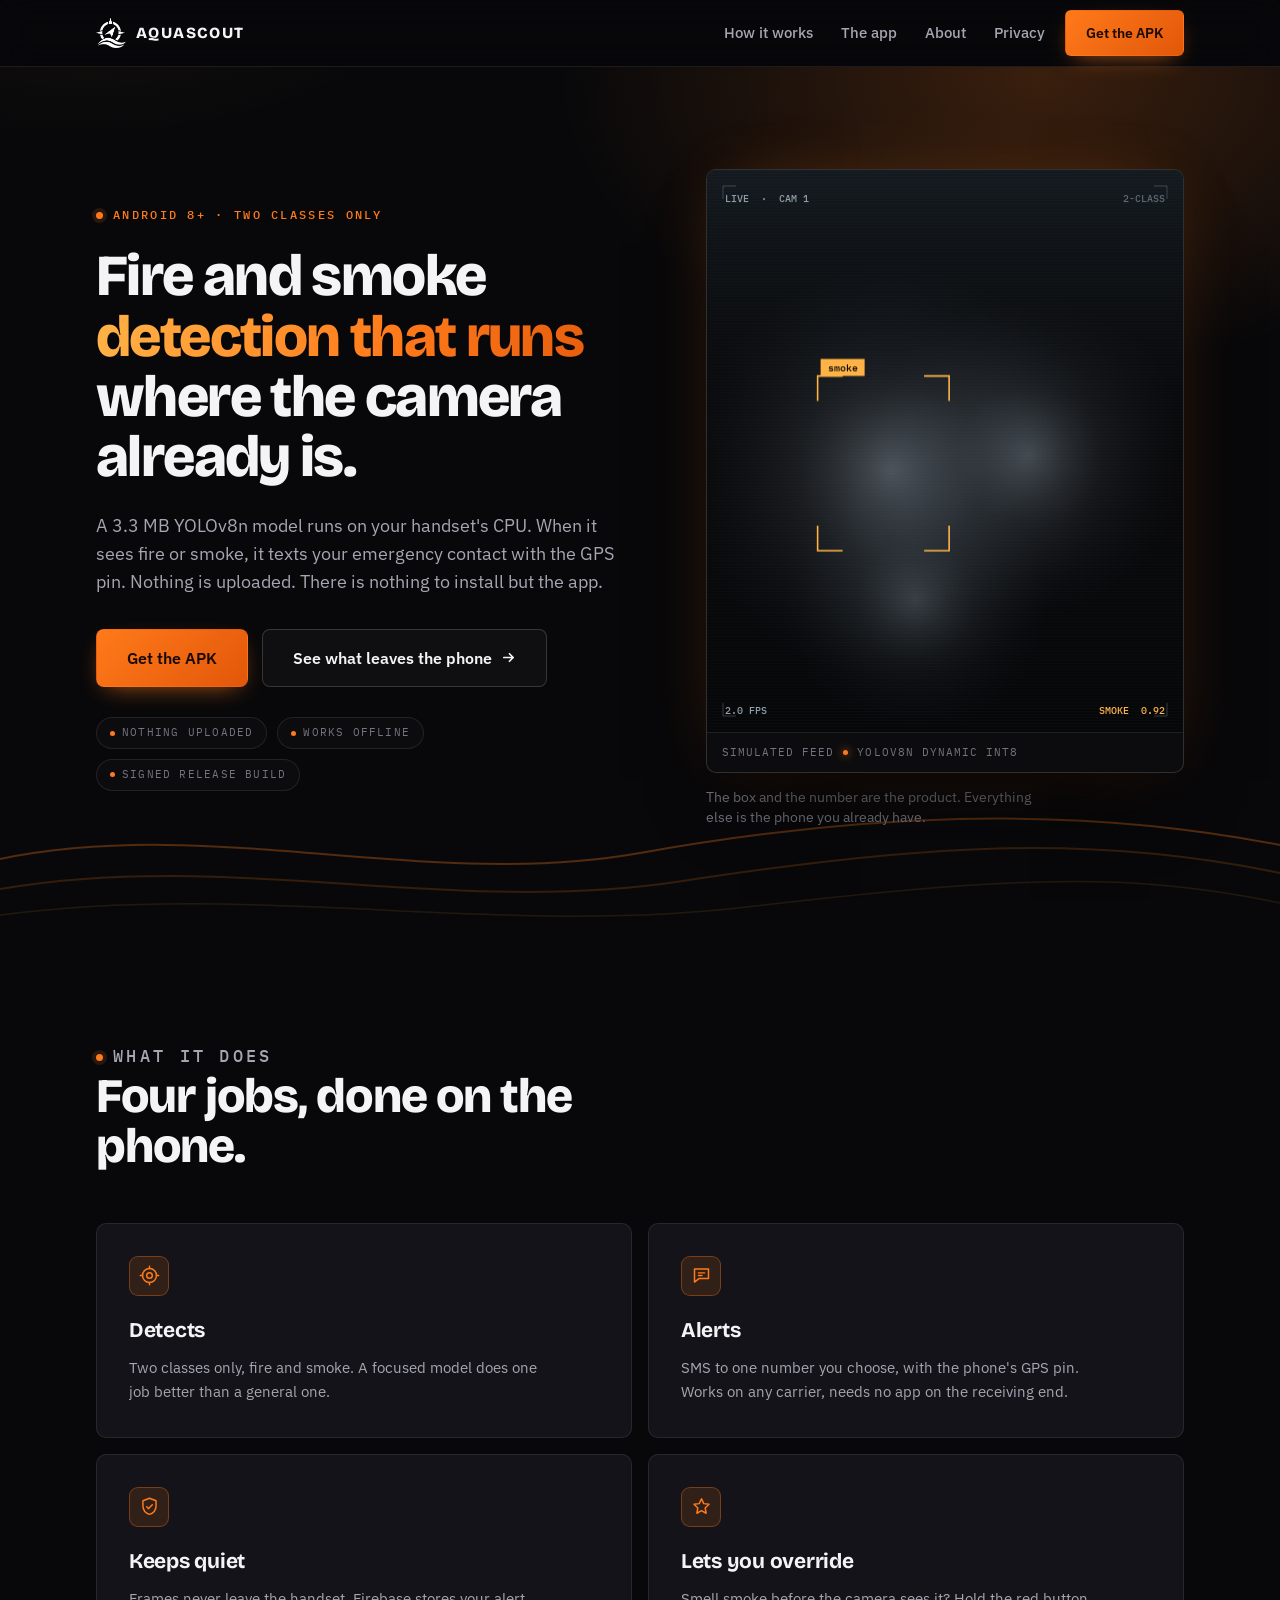
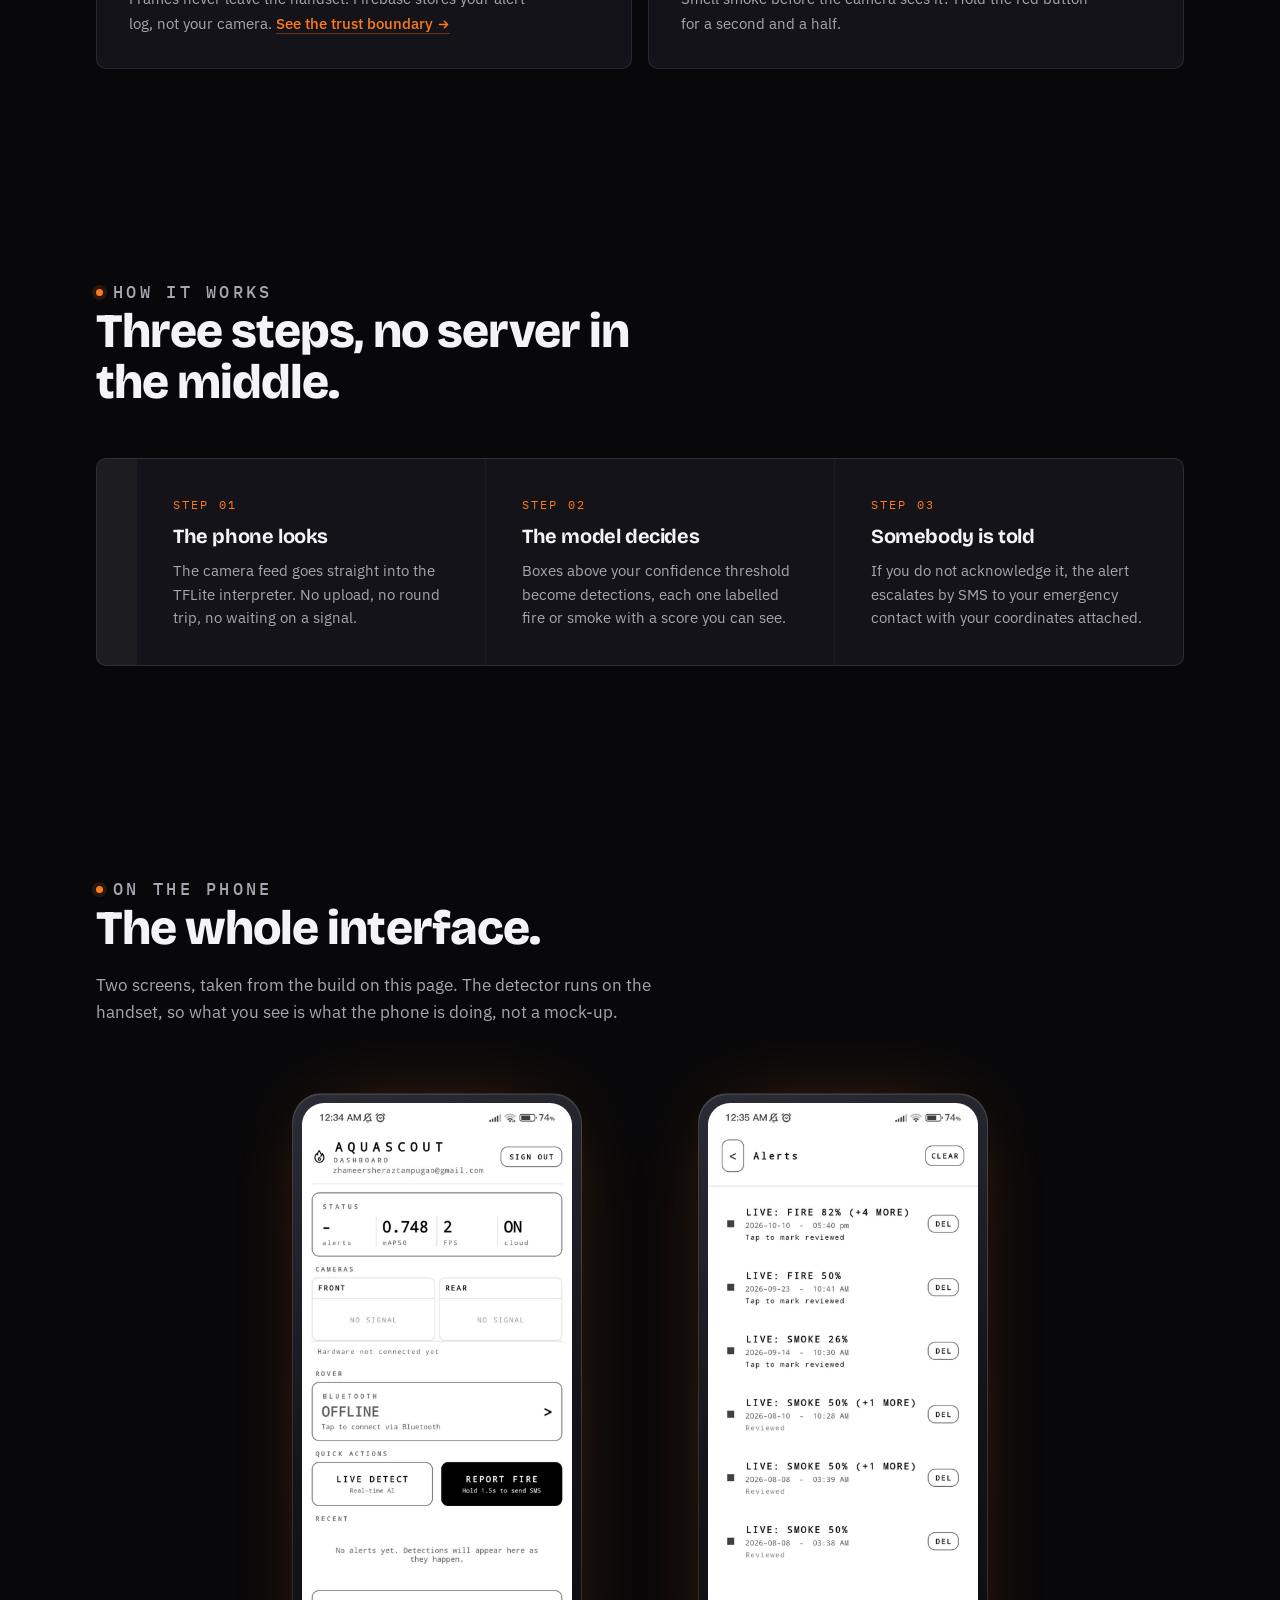
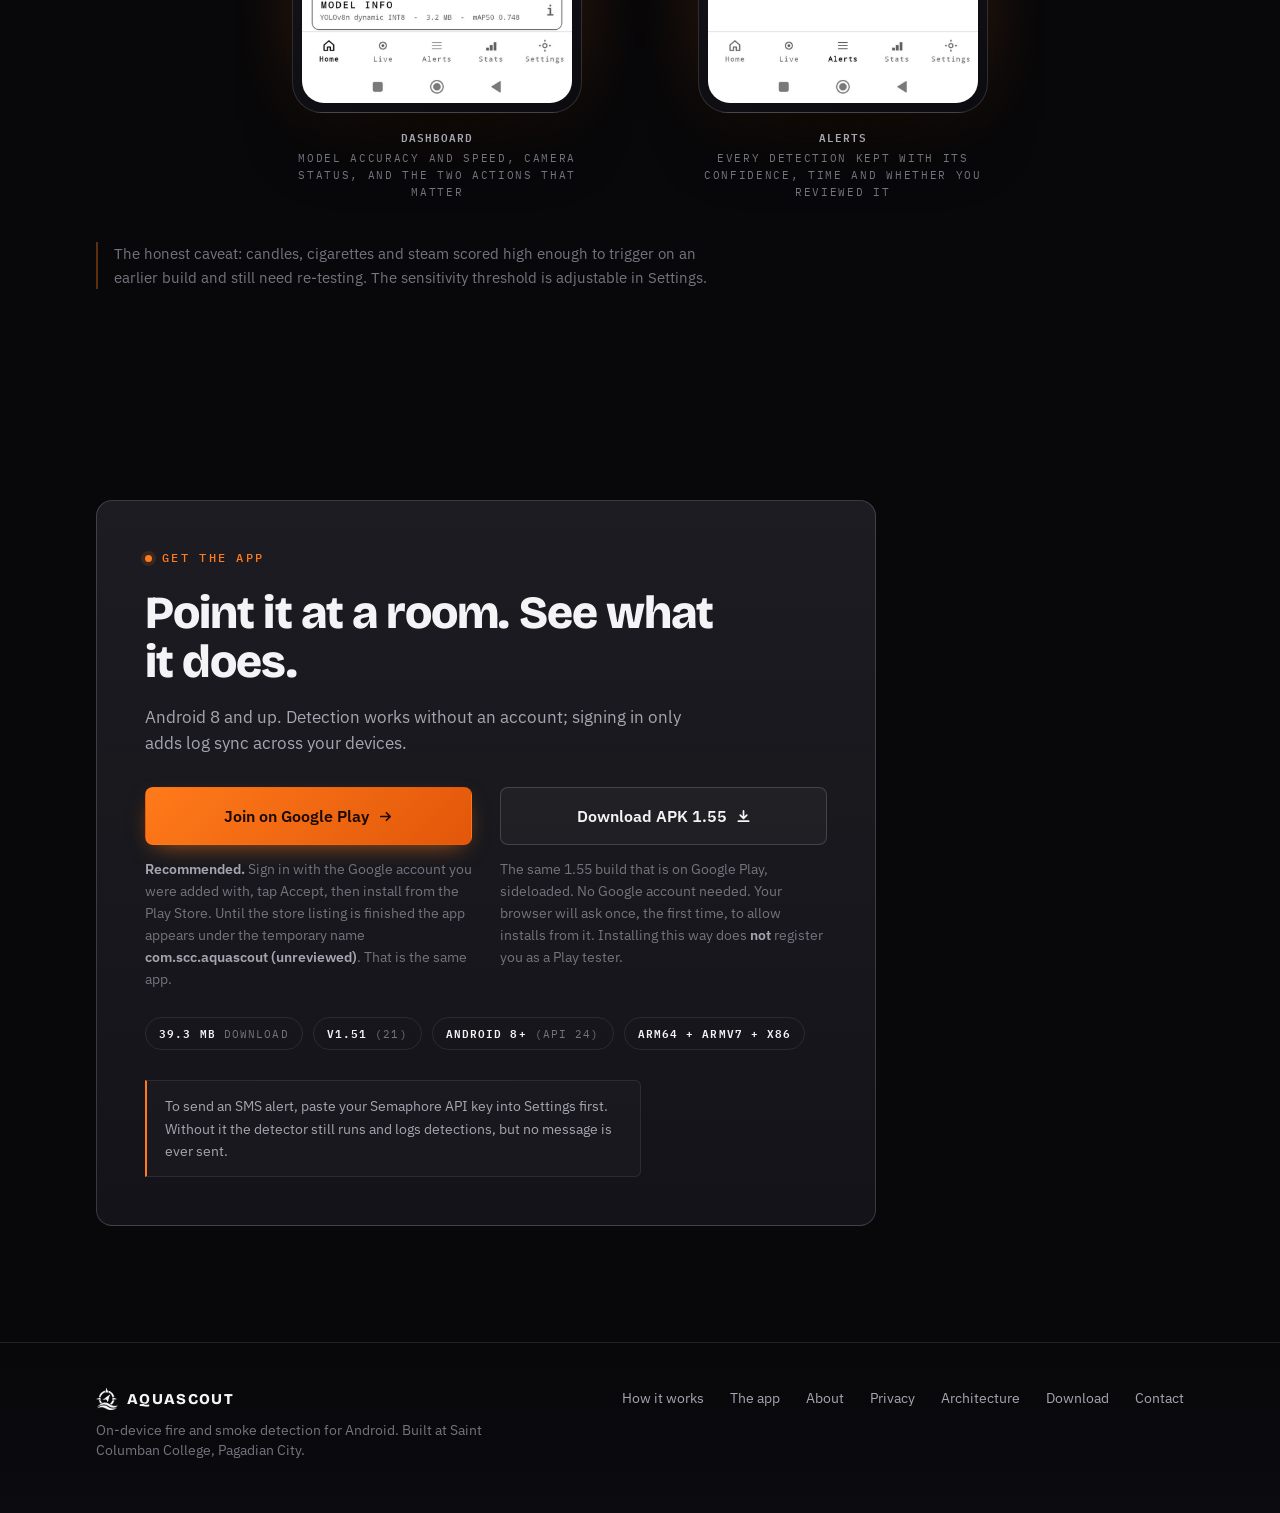
==== index.html @ 7da16817 "Ship the 1.55 build on the website download button 1.55 fixes the Google sign-in account check. 1.54" ====
<!doctype html>
<html lang="en">
<head>
<meta charset="utf-8" />
<meta name="viewport" content="width=device-width, initial-scale=1" />
<title>AQUASCOUT — Fire and smoke detection that runs on your phone</title>
<meta name="description" content="A custom YOLOv8n model detects fire and smoke on the phone camera at 2.0 frames per second. No image leaves the device. SMS alert with GPS to your emergency contact." />
<meta name="theme-color" content="#08080A" />

<meta property="og:type" content="website" />
<meta property="og:site_name" content="AQUASCOUT" />
<meta property="og:title" content="AQUASCOUT — on-device fire and smoke detection" />
<meta property="og:description" content="A 3.3 MB YOLOv8n model runs on your handset. When it sees fire or smoke it texts your emergency contact with the GPS pin. Nothing is uploaded." />
<meta property="og:image" content="/og-image.png" />
<meta name="twitter:card" content="summary_large_image" />
<meta name="twitter:image" content="/og-image.png" />

<link rel="icon" type="image/png" sizes="32x32" href="/favicon-32-light.png" media="(prefers-color-scheme: light)" />
<link rel="icon" type="image/png" sizes="16x16" href="/favicon-16-light.png" media="(prefers-color-scheme: light)" />
<link rel="icon" type="image/png" sizes="32x32" href="/favicon-32.png" />
<link rel="icon" type="image/png" sizes="16x16" href="/favicon-16.png" />
<link rel="apple-touch-icon" sizes="180x180" href="/apple-touch-icon.png" />
<link rel="manifest" href="/site.webmanifest" />
<link rel="preconnect" href="https://fonts.googleapis.com" />
<link rel="preconnect" href="https://fonts.gstatic.com" crossorigin />
<link href="https://fonts.googleapis.com/css2?family=Bricolage+Grotesque:opsz,wght@12..96,400..800&family=IBM+Plex+Mono:wght@400;500;600&family=IBM+Plex+Sans:wght@300;400;500;600&display=swap" rel="stylesheet" />
<link rel="stylesheet" href="/style.css" />
</head>
<body>

<header class="topbar">
  <div class="wrap topbar-inner">
    <a class="brand" href="/" aria-label="AQUASCOUT home">
      <img class="brand-mark" src="/mark-light.png" alt="" width="30" height="30" />
      <span class="brand-word">AQUASCOUT</span>
    </a>

    <nav class="topnav" id="topnav">
      <a href="#how">How it works</a>
      <a href="#screens">The app</a>
      <a href="/about">About</a>
      <a href="/privacy">Privacy</a>
    </nav>

    <a class="btn btn-ember" href="#get">Get the APK</a>

    <button class="burger" id="burger" aria-label="Menu" aria-expanded="false" aria-controls="topnav">
      <span></span><span></span>
    </button>
  </div>
</header>

<main>

  <!-- ── HERO ────────────────────────────────────────────── -->
  <section class="hero">
    <div class="wrap hero-grid">

      <div class="hero-copy">
        <p class="kicker reveal" style="--d:0.02s">
          <span class="tick" aria-hidden="true"></span>
          Android 8+ &middot; two classes only
        </p>

        <h1 class="hero-title">
          <span class="reveal" style="--d:0.08s">Fire and smoke</span>
          <span class="reveal grad" style="--d:0.14s">detection that runs</span>
          <span class="reveal" style="--d:0.20s">where the camera</span>
          <span class="reveal" style="--d:0.26s">already is.</span>
        </h1>

        <p class="hero-lede reveal" style="--d:0.34s">
          A 3.3&nbsp;MB YOLOv8n model runs on your handset's CPU. When it sees fire or
          smoke, it texts your emergency contact with the GPS pin. Nothing is
          uploaded. There is nothing to install but the app.
        </p>

        <div class="hero-actions reveal" style="--d:0.42s">
          <a class="btn btn-ember btn-lg" href="#get">Get the APK</a>
          <a class="btn btn-ghost btn-lg" href="/diagrams/aquascout-architecture">
            See what leaves the phone
            <svg viewBox="0 0 16 16" width="15" height="15" fill="none" stroke="currentColor" stroke-width="1.8" stroke-linecap="round" stroke-linejoin="round" aria-hidden="true"><path d="M3 8h10M9 4l4 4-4 4"/></svg>
          </a>
        </div>

        <ul class="hero-chips reveal" style="--d:0.5s">
          <li>Nothing uploaded</li>
          <li>Works offline</li>
          <li>Signed release build</li>
        </ul>
      </div>

      <!-- Signature: a viewfinder that actually detects -->
      <figure class="hero-rig reveal" style="--d:0.18s">
        <div class="rig">
          <canvas id="viewfinder" width="560" height="660" aria-label="Simulated live detection viewfinder"></canvas>
          <div class="rig-caption">
            <span>Simulated feed</span>
            <span class="rig-dot" aria-hidden="true"></span>
            <span>YOLOv8n dynamic INT8</span>
          </div>
        </div>
        <figcaption>
          The box and the number are the product. Everything else is the phone you
          already have.
        </figcaption>
      </figure>

    </div>
  </section>

  <!-- ── WHAT IT DOES ────────────────────────────────────── -->
  <section id="does" class="does">
    <div class="wrap">
      <header class="sec-head reveal">
        <p class="kicker kicker-mute"><span class="tick" aria-hidden="true"></span> What it does</p>
        <h2>Four jobs, done on the phone.</h2>
      </header>

      <dl class="features">
        <div class="feature reveal" style="--d:0.04s">
          <div class="feat-ico" aria-hidden="true">
            <svg viewBox="0 0 24 24" width="21" height="21" fill="none" stroke="currentColor" stroke-width="1.7" stroke-linecap="round" stroke-linejoin="round">
              <circle cx="12" cy="12" r="3.2"/><circle cx="12" cy="12" r="8"/>
              <path d="M12 1.5v2.6M12 19.9v2.6M1.5 12h2.6M19.9 12h2.6"/>
            </svg>
          </div>
          <dt>Detects</dt>
          <dd>Two classes only, fire and smoke. A focused model does one job better than a general one.</dd>
        </div>

        <div class="feature reveal" style="--d:0.08s">
          <div class="feat-ico" aria-hidden="true">
            <svg viewBox="0 0 24 24" width="21" height="21" fill="none" stroke="currentColor" stroke-width="1.7" stroke-linecap="round" stroke-linejoin="round">
              <path d="M4 4.5h16v11H9l-5 4v-15z"/><path d="M8.5 9h7M8.5 12h4"/>
            </svg>
          </div>
          <dt>Alerts</dt>
          <dd>SMS to one number you choose, with the phone's GPS pin. Works on any carrier, needs no app on the receiving end.</dd>
        </div>

        <div class="feature reveal" style="--d:0.12s">
          <div class="feat-ico" aria-hidden="true">
            <svg viewBox="0 0 24 24" width="21" height="21" fill="none" stroke="currentColor" stroke-width="1.7" stroke-linecap="round" stroke-linejoin="round">
              <path d="M12 2.5l7.5 3v5.6c0 4.6-3.1 8.4-7.5 9.9-4.4-1.5-7.5-5.3-7.5-9.9V5.5l7.5-3z"/>
              <path d="M8.8 12.2l2.2 2.2 4.2-4.4"/>
            </svg>
          </div>
          <dt>Keeps quiet</dt>
          <dd>
            Frames never leave the handset. Firebase stores your alert log, not
            your camera.
            <a href="/diagrams/aquascout-architecture">
              See the trust boundary
              <svg viewBox="0 0 16 16" width="13" height="13" fill="none" stroke="currentColor" stroke-width="1.8" stroke-linecap="round" stroke-linejoin="round" aria-hidden="true"><path d="M3 8h10M9 4l4 4-4 4"/></svg>
            </a>
          </dd>
        </div>

        <div class="feature reveal" style="--d:0.16s">
          <div class="feat-ico" aria-hidden="true">
            <svg viewBox="0 0 24 24" width="21" height="21" fill="none" stroke="currentColor" stroke-width="1.7" stroke-linecap="round" stroke-linejoin="round">
              <path d="M12 3.2l2.6 5.5 6 .8-4.4 4.2 1.1 6-5.3-2.9-5.3 2.9 1.1-6L3.4 9.5l6-.8L12 3.2z"/>
            </svg>
          </div>
          <dt>Lets you override</dt>
          <dd>Smell smoke before the camera sees it? Hold the red button for a second and a half.</dd>
        </div>
      </dl>
    </div>
  </section>

  <!-- ── HOW IT WORKS ────────────────────────────────────── -->
  <section id="how" class="how">
    <div class="wrap">
      <header class="sec-head reveal">
        <p class="kicker kicker-mute"><span class="tick" aria-hidden="true"></span> How it works</p>
        <h2>Three steps, no server in the middle.</h2>
      </header>

      <ol class="steps">
        <li class="step reveal" style="--d:0.04s">
          <span class="step-n">STEP 01</span>
          <h3>The phone looks</h3>
          <p>The camera feed goes straight into the TFLite interpreter. No upload, no round trip, no waiting on a signal.</p>
        </li>
        <li class="step reveal" style="--d:0.10s">
          <span class="step-n">STEP 02</span>
          <h3>The model decides</h3>
          <p>Boxes above your confidence threshold become detections, each one labelled fire or smoke with a score you can see.</p>
        </li>
        <li class="step reveal" style="--d:0.16s">
          <span class="step-n">STEP 03</span>
          <h3>Somebody is told</h3>
          <p>If you do not acknowledge it, the alert escalates by SMS to your emergency contact with your coordinates attached.</p>
        </li>
      </ol>
    </div>
  </section>

  <!-- ── APP SCREENS ─────────────────────────────────────── -->
  <section id="screens" class="screens">
    <div class="wrap">
      <header class="sec-head reveal">
        <p class="kicker kicker-mute"><span class="tick" aria-hidden="true"></span> On the phone</p>
        <h2>The whole interface.</h2>
        <p>
          Two screens, taken from the build on this page. The detector runs on
          the handset, so what you see is what the phone is doing, not a mock-up.
        </p>
      </header>

      <div class="screen-grid">
        <figure class="phone-shot reveal" style="--d:0.04s">
          <div class="phone-shell">
            <img src="/app-dashboard.png" alt="AQUASCOUT dashboard showing model accuracy, frame rate, camera status and the live detect button" width="864" height="1920" loading="lazy" />
          </div>
          <figcaption class="shot-cap">
            <b>Dashboard</b>
            Model accuracy and speed, camera status, and the two actions that matter
          </figcaption>
        </figure>

        <figure class="phone-shot reveal" style="--d:0.12s">
          <div class="phone-shell">
            <img src="/app-alerts.png" alt="AQUASCOUT alerts list showing detected fire and smoke events with confidence scores and timestamps" width="864" height="1920" loading="lazy" />
          </div>
          <figcaption class="shot-cap">
            <b>Alerts</b>
            Every detection kept with its confidence, time and whether you reviewed it
          </figcaption>
        </figure>
      </div>

      <p class="measure-foot reveal">
        The honest caveat: candles, cigarettes and steam scored high enough to
        trigger on an earlier build and still need re-testing. The sensitivity
        threshold is adjustable in Settings.
      </p>
    </div>
  </section>

  <!-- ── GET ─────────────────────────────────────────────── -->
  <section id="get" class="get">
    <div class="wrap">
      <div class="get-card reveal">
        <p class="kicker"><span class="tick" aria-hidden="true"></span> Get the app</p>
        <h2>Point it at a room. See what it does.</h2>
        <p class="get-lede">
          Android 8 and up. Detection works without an account; signing in only
          adds log sync across your devices.
        </p>

        <div class="get-ways">
          <div class="way">
            <a class="btn btn-ember btn-lg" href="https://play.google.com/apps/internaltest/4701668131224318256" target="_blank" rel="noopener">
              Join on Google Play
              <svg viewBox="0 0 16 16" width="15" height="15" fill="none" stroke="currentColor" stroke-width="1.8" stroke-linecap="round" stroke-linejoin="round" aria-hidden="true"><path d="M3 8h10M9 4l4 4-4 4"/></svg>
            </a>
            <p class="way-note">
              <b>Recommended.</b> Sign in with the Google account you were
              added with, tap Accept, then install from the Play Store. Until
              the store listing is finished the app appears under the temporary
              name <b>com.scc.aquascout (unreviewed)</b>. That is the same app.
            </p>
          </div>

          <div class="way">
            <a class="btn btn-ghost btn-lg" href="/AQUASCOUT-1.55.apk" download>
              Download APK 1.55
              <svg viewBox="0 0 16 16" width="15" height="15" fill="none" stroke="currentColor" stroke-width="1.8" stroke-linecap="round" stroke-linejoin="round" aria-hidden="true"><path d="M8 2v8M4.5 6.5L8 10l3.5-3.5M2.5 13h11"/></svg>
            </a>
            <p class="way-note">
              The same 1.55 build that is on Google Play, sideloaded. No
              Google account needed. Your browser will ask once, the first
              time, to allow installs from it. Installing this way does
              <b>not</b> register you as a Play tester.
            </p>
          </div>
        </div>

        <ul class="get-facts">
          <li><b>39.3 MB</b> download</li>
          <li><b>v1.51</b> (21)</li>
          <li><b>Android 8+</b> (API 24)</li>
          <li><b>arm64 + armv7 + x86</b></li>
        </ul>

        <p class="play-note">
          To send an SMS alert, paste your Semaphore API key into Settings
          first. Without it the detector still runs and logs detections, but no
          message is ever sent.
        </p>
      </div>
    </div>
  </section>

</main>

<footer class="foot">
  <div class="wrap foot-inner">
    <div class="foot-l">
      <span class="foot-brand"><img src="/mark-light.png" alt="" width="22" height="22" /> AQUASCOUT</span>
      <span class="foot-sub">On-device fire and smoke detection for Android. Built at Saint Columban College, Pagadian City.</span>
    </div>
    <nav class="foot-nav">
      <a href="#how">How it works</a>
      <a href="#screens">The app</a>
      <a href="/about">About</a>
      <a href="/privacy">Privacy</a>
      <a href="/diagrams/aquascout-architecture">Architecture</a>
      <a href="#get">Download</a>
      <a href="mailto:zhameersheraztampugao@gmail.com">Contact</a>
    </nav>
  </div>
</footer>

<script src="/nav.js"></script>
<script src="/viewfinder.js"></script>
</body>
</html>
---- style.css ----
/* ============================================================
   AQUASCOUT — dark ember theme
   ------------------------------------------------------------
   --ink is the dark surface and --ground is the light one, so
   text is coloured with --ground. The names read backwards.
   That inversion is load-bearing and predates this file. Do not
   "fix" it. New markup should use the semantic tokens above.
   ============================================================ */

:root{
  /* Semantic tokens — use these in new markup */
  --bg:        #08080A;
  --bg-raise:  #0E0E13;
  --bg-card:   #131319;
  --bg-card-2: #17171E;
  --line:        rgba(255,255,255,.085);
  --line-strong: rgba(255,255,255,.16);
  --text:   #F4F4F7;
  --text-2: #A6A6B2;
  --text-3: #74747F;

  --ember:      #FF7A1A;
  --ember-lo:   #E2570A;
  --ember-hi:   #FFB347;
  --ember-soft: rgba(255,122,26,.13);
  --ember-line: rgba(255,122,26,.34);

  --green: #34D399;

  /* Inherited from the pre-rewrite palette. Roles unchanged. */
  --ground:     #F4F4F7;   /* light surface  -> used as TEXT on dark */
  --surface:    #0E0E13;
  --surface-2:  #131319;
  --ink:        #08080A;   /* dark surface   -> used as BACKGROUND */
  --ink-soft:   #A6A6B2;
  --ink-faint:  #74747F;
  --rule:       rgba(255,255,255,.14);
  --rule-soft:  rgba(255,255,255,.07);

  --signal:      #FF7A1A;
  --signal-dim:  #FFB347;

  --feed:        #08080A;
  --feed-line:   rgba(255,255,255,.09);
  --feed-text:   #A6A6B2;

  --mono: "IBM Plex Mono", ui-monospace, SFMono-Regular, Menlo, monospace;
  --sans: "IBM Plex Sans", system-ui, -apple-system, "Segoe UI", sans-serif;
  --disp: "Bricolage Grotesque", var(--sans);

  --gut: clamp(20px, 5vw, 56px);
  --maxw: 1200px;
  --r: 10px;
  --r-sm: 6px;
}

*,*::before,*::after{ box-sizing:border-box; }

html{ -webkit-text-size-adjust:100%; scroll-behavior:smooth; }
@media (prefers-reduced-motion:reduce){ html{ scroll-behavior:auto; } }

body{
  margin:0;
  background:var(--bg);
  color:var(--text);
  font-family:var(--sans);
  font-size:16px;
  line-height:1.6;
  font-weight:400;
  overflow-x:hidden;
  -webkit-font-smoothing:antialiased;
}

img{ max-width:100%; display:block; }
a{ color:inherit; }

.wrap{
  width:100%;
  max-width:var(--maxw);
  margin-inline:auto;
  padding-inline:var(--gut);
}

:where(a,button,input,[tabindex]):focus-visible{
  outline:2px solid var(--ember);
  outline-offset:3px;
  border-radius:3px;
}

h1,h2,h3,h4{
  font-family:var(--disp);
  font-weight:800;
  letter-spacing:-.02em;
  line-height:1.05;
  margin:0;
}

/* ── Type helpers ───────────────────────────────────────── */

.kicker{
  display:flex; align-items:center; gap:10px;
  margin:0 0 22px;
  font-family:var(--mono);
  font-size:11.5px; font-weight:500;
  letter-spacing:.2em; text-transform:uppercase;
  color:var(--ember);
}
.kicker-mute{ color:var(--text-3); }

.tick{
  width:7px; height:7px; flex:0 0 7px;
  background:var(--ember);
  border-radius:50%;
  box-shadow:0 0 0 4px var(--ember-soft);
  animation:pulse 2.4s ease-in-out infinite;
}
@keyframes pulse{ 0%,100%{opacity:1} 50%{opacity:.28} }
@media (prefers-reduced-motion:reduce){ .tick{animation:none} }

.sec-head{ max-width:58ch; margin-bottom:clamp(34px,4vw,52px); }
.sec-head h2{ font-size:clamp(30px,4.4vw,48px); }
.sec-head p{
  margin:18px 0 0;
  font-size:16.5px; line-height:1.65;
  color:var(--text-2);
}
.sec-hd-row{
  display:flex; align-items:flex-end; justify-content:space-between;
  gap:24px; flex-wrap:wrap;
}

/* ── Top bar ───────────────────────────────────────────── */

.topbar{
  position:sticky; top:0; z-index:60;
  background:rgba(8,8,10,.72);
  backdrop-filter:blur(16px) saturate(1.5);
  -webkit-backdrop-filter:blur(16px) saturate(1.5);
  border-bottom:1px solid var(--line);
}
.topbar-inner{ display:flex; align-items:center; gap:20px; height:66px; }

.brand{
  display:flex; align-items:center; gap:10px;
  text-decoration:none; margin-right:auto;
}
.brand-mark{ width:30px; height:30px; }
.brand-word{
  font-family:var(--disp);
  font-weight:800; font-size:15.5px;
  letter-spacing:.09em;
  color:var(--text);
}

.topnav{ display:flex; gap:28px; }
.topnav a{
  text-decoration:none;
  font-size:14.5px; font-weight:500;
  color:var(--text-2);
  padding:7px 0;
  border-bottom:1px solid transparent;
  transition:color .18s, border-color .18s;
}
.topnav a:hover{ color:var(--text); border-bottom-color:var(--line-strong); }
.topnav a[aria-current="page"]{ color:var(--text); border-bottom-color:var(--ember); }

/* ── Buttons ───────────────────────────────────────────── */

.btn{
  display:inline-flex; align-items:center; justify-content:center; gap:9px;
  text-decoration:none;
  font-family:var(--sans);
  font-size:14px; font-weight:600;
  padding:11px 20px;
  border:1px solid transparent;
  border-radius:var(--r-sm);
  white-space:nowrap;
  transition:transform .16s, background .16s, border-color .16s, box-shadow .16s;
}
.btn svg{ transition:transform .16s; flex:0 0 auto; }
.btn:hover svg{ transform:translateX(3px); }

.btn-ember{
  background:linear-gradient(135deg,var(--ember) 0%,var(--ember-lo) 100%);
  color:#1A0A02;
  box-shadow:0 8px 24px -10px rgba(255,122,26,.75);
}
.btn-ember:hover{
  transform:translateY(-2px);
  box-shadow:0 14px 34px -12px rgba(255,122,26,.9);
  background:linear-gradient(135deg,#FF8A34 0%,var(--ember) 100%);
}

.btn-ghost{
  background:rgba(255,255,255,.03);
  color:var(--text);
  border-color:var(--line-strong);
}
.btn-ghost:hover{
  transform:translateY(-2px);
  background:rgba(255,255,255,.07);
  border-color:rgba(255,255,255,.28);
}

.btn-lg{ padding:16px 30px; font-size:15.5px; border-radius:8px; }

/* Inverse button. On the light ground this was paper-white; on the dark
   ground that reads as a slab, so it now carries the ember instead. */
.btn-paper{
  display:inline-flex; align-items:center; gap:9px;
  background:linear-gradient(135deg,var(--ember) 0%,var(--ember-lo) 100%);
  color:#1A0A02;
  text-decoration:none;
  font-size:15px; font-weight:600;
  padding:15px 26px;
  border-radius:var(--r-sm);
  box-shadow:0 8px 24px -10px rgba(255,122,26,.7);
  transition:transform .16s, background .16s;
}
.btn-paper:hover{
  transform:translateY(-2px);
  background:linear-gradient(135deg,#FF8A34 0%,var(--ember) 100%);
}
.btn-paper svg{ transition:transform .16s; }
.btn-paper:hover svg{ transform:translateX(3px); }
.btn-paper-sm{ padding:9px 16px; font-size:13.5px; }

.burger{
  display:none;
  width:40px; height:40px;
  background:none; border:1px solid var(--line-strong);
  border-radius:var(--r-sm);
  cursor:pointer; padding:0;
  position:relative;
}
.burger span{
  position:absolute; left:11px; right:11px; height:1.5px;
  background:var(--text);
  transition:transform .22s, opacity .22s;
}
.burger span:nth-child(1){ top:17px; }
.burger span:nth-child(2){ bottom:17px; }
.burger[aria-expanded="true"] span:nth-child(1){ transform:translateY(3px) rotate(45deg); }
.burger[aria-expanded="true"] span:nth-child(2){ transform:translateY(-3px) rotate(-45deg); }

/* ── Hero ──────────────────────────────────────────────── */

.hero{
  position:relative;
  padding:clamp(56px,8vw,104px) 0 clamp(60px,8vw,110px);
  overflow:hidden;
}
/* Two ember pools, one warm centre, one cool rim. Cheap depth, no image. */
.hero::before{
  content:"";
  position:absolute; inset:-30% -10% auto -10%; height:120%;
  background:
    radial-gradient(46% 42% at 76% 26%, rgba(255,122,26,.20), transparent 68%),
    radial-gradient(38% 34% at 14% 8%,  rgba(255,179,71,.09), transparent 70%);
  pointer-events:none;
}
/* Flowing wave lines lifted from the wordmark art. */
.hero::after{
  content:"";
  position:absolute; left:0; right:0; bottom:-2px; height:190px;
  background-repeat:no-repeat;
  background-size:100% 100%;
  background-image:url("data:image/svg+xml;utf8,\
<svg xmlns='http://www.w3.org/2000/svg' viewBox='0 0 1200 190' preserveAspectRatio='none'>\
<path d='M0 118 C 200 74, 400 150, 600 112 S 1000 62, 1200 104' fill='none' stroke='%23FF7A1A' stroke-opacity='.30' stroke-width='2'/>\
<path d='M0 148 C 220 108, 420 176, 640 140 S 1020 92, 1200 132' fill='none' stroke='%23FF7A1A' stroke-opacity='.18' stroke-width='2'/>\
<path d='M0 174 C 240 140, 460 196, 700 166 S 1060 130, 1200 162' fill='none' stroke='%23FFB347' stroke-opacity='.10' stroke-width='1.5'/>\
</svg>");
  pointer-events:none;
}
.hero-grid{
  position:relative; z-index:1;
  display:grid;
  grid-template-columns:minmax(0,1.06fr) minmax(0,.94fr);
  gap:clamp(36px,5.5vw,72px);
  align-items:center;
}

.hero-title{
  font-size:clamp(34px,4.6vw,58px);
  font-weight:800;
  letter-spacing:-.028em;
  line-height:1.04;
  margin-bottom:24px;
}
.hero-title span{ display:block; }
.hero-title .grad{
  background:linear-gradient(100deg,var(--ember-hi) 0%,var(--ember) 55%,var(--ember-lo) 100%);
  -webkit-background-clip:text;
  background-clip:text;
  color:transparent;
}

.hero-lede{
  max-width:48ch;
  margin:0 0 32px;
  font-size:17.5px; line-height:1.62;
  color:var(--text-2);
}

.hero-actions{ display:flex; flex-wrap:wrap; align-items:center; gap:14px; }

.hero-chips{
  display:flex; flex-wrap:wrap; gap:10px;
  margin:30px 0 0; padding:0; list-style:none;
}
.hero-chips li{
  display:flex; align-items:center; gap:7px;
  font-family:var(--mono);
  font-size:11px; letter-spacing:.11em; text-transform:uppercase;
  color:var(--text-3);
  border:1px solid var(--line);
  border-radius:100px;
  padding:6px 13px;
  background:rgba(255,255,255,.02);
}
.hero-chips li::before{
  content:""; width:5px; height:5px; border-radius:50%;
  background:var(--ember);
}

/* ── The viewfinder (signature) ─────────────────────────── */

.hero-rig{ margin:0; }

.rig{
  position:relative;
  background:var(--feed);
  border:1px solid var(--line-strong);
  border-radius:var(--r);
  overflow:hidden;
  box-shadow:
    0 1px 0 rgba(255,255,255,.05) inset,
    0 40px 80px -34px rgba(0,0,0,.95),
    0 0 70px -30px rgba(255,122,26,.45);
}
.rig canvas{ display:block; width:100%; height:auto; }

.rig-caption{
  display:flex; align-items:center; gap:9px;
  padding:11px 15px;
  border-top:1px solid var(--line);
  background:rgba(255,255,255,.015);
  font-family:var(--mono);
  font-size:10.5px; letter-spacing:.1em; text-transform:uppercase;
  color:var(--text-3);
}
.rig-dot{
  width:5px; height:5px; border-radius:50%;
  background:var(--ember);
  box-shadow:0 0 8px var(--ember);
  animation:pulse 1.6s ease-in-out infinite;
}
@media (prefers-reduced-motion:reduce){ .rig-dot{animation:none} }

.hero-rig figcaption{
  margin-top:14px;
  font-size:13.5px; line-height:1.5;
  color:var(--text-3);
  max-width:42ch;
}

/* ── Readouts ──────────────────────────────────────────── */

.measures{ padding:clamp(56px,8vw,96px) 0; }

.readouts{
  display:grid;
  grid-template-columns:repeat(3,1fr);
  gap:16px;
}
.readout{
  position:relative;
  overflow:hidden;
  background:
    linear-gradient(180deg,rgba(255,255,255,.035),rgba(255,255,255,0)),
    var(--bg-card);
  border:1px solid var(--line);
  border-radius:var(--r);
  padding:clamp(24px,3vw,32px);
  display:flex; flex-direction:column; gap:7px;
}
.readout::after{
  content:"";
  position:absolute; left:0; right:0; top:0; height:1px;
  background:linear-gradient(90deg,transparent,var(--ember-line),transparent);
}
.readout-num{
  font-family:var(--mono);
  font-size:clamp(38px,5vw,56px);
  font-weight:600; line-height:1;
  letter-spacing:-.035em;
  font-variant-numeric:tabular-nums;
  background:linear-gradient(180deg,#FFFFFF 25%,#FFB347 100%);
  -webkit-background-clip:text; background-clip:text; color:transparent;
}
.readout-key{
  font-family:var(--mono);
  font-size:11px; letter-spacing:.15em; text-transform:uppercase;
  color:var(--ember);
  font-weight:500;
}
.readout-note{ font-size:13.5px; color:var(--text-3); line-height:1.45; }

.measure-foot{
  margin:26px 0 0;
  font-size:14.5px; color:var(--text-3);
  max-width:68ch;
  padding-left:16px;
  border-left:2px solid var(--ember-line);
}

/* ── Feature cards ─────────────────────────────────────── */

.does{ padding:clamp(56px,8vw,96px) 0; }

.features{
  display:grid;
  grid-template-columns:repeat(2,minmax(0,1fr));
  gap:16px;
  margin:0;
}
.feature{
  position:relative;
  background:var(--bg-card);
  border:1px solid var(--line);
  border-radius:var(--r);
  padding:clamp(24px,2.8vw,32px);
  transition:border-color .2s, transform .2s, background .2s;
}
.feature:hover{
  border-color:var(--ember-line);
  transform:translateY(-3px);
  background:var(--bg-card-2);
}
.feat-ico{
  width:40px; height:40px;
  display:grid; place-content:center;
  border-radius:9px;
  background:var(--ember-soft);
  border:1px solid var(--ember-line);
  color:var(--ember);
  margin-bottom:18px;
}
.feature dt{
  font-family:var(--disp);
  font-weight:700; font-size:21px;
  letter-spacing:-.012em;
  margin-bottom:9px;
}
.feature dd{ margin:0; font-size:15px; color:var(--text-2); max-width:46ch; line-height:1.62; }
.feature dd a{
  color:var(--ember); font-weight:500;
  text-decoration:none;
  border-bottom:1px solid var(--ember-line);
  transition:border-color .18s;
}
.feature dd a:hover{ border-bottom-color:var(--ember); }
.feature dd a svg{ vertical-align:-2px; transition:transform .18s; }
.feature dd a:hover svg{ transform:translateX(3px); }

/* ── How it works ──────────────────────────────────────── */

.how{ padding:clamp(56px,8vw,96px) 0; }
.steps{
  display:grid;
  grid-template-columns:repeat(3,minmax(0,1fr));
  gap:0;
  margin:0;
  border:1px solid var(--line);
  border-radius:var(--r);
  overflow:hidden;
  background:var(--line);
  gap:1px;
}
.step{
  background:var(--bg-card);
  padding:clamp(26px,3vw,36px);
  display:flex; flex-direction:column; gap:12px;
}
.step-n{
  font-family:var(--mono);
  font-size:12px; letter-spacing:.18em;
  color:var(--ember);
}
.step h3{ font-size:20px; font-weight:700; }
.step p{ margin:0; font-size:14.5px; color:var(--text-2); line-height:1.6; max-width:34ch; }

/* ── App screens (real device captures) ───────────────── */

.screens{
  padding:clamp(56px,8vw,96px) 0;
  /* Clips the ember glow behind the handsets. That glow deliberately extends
     past the handset by 28% on each side; at narrow widths that pushed the
     document wider than the viewport and the whole page scrolled sideways. */
  overflow:hidden;
}

.screen-grid{
  display:grid;
  grid-template-columns:repeat(2,minmax(0,1fr));
  gap:clamp(24px,4vw,56px);
  /* Pulled in from the page width. At full width two 290px phones drift to
     opposite edges and read as unrelated, not as a pair. */
  max-width:760px;
  margin-inline:auto;
  justify-items:center;
  align-items:start;
}
.screen-grid > *{ min-width:0; }

.phone-shot{
  position:relative;
  width:min(290px,100%);
  isolation:isolate;
}
/* Ember pool behind the handset so the shot sits in the palette instead of
   floating on flat black. */
.phone-shot::before{
  content:"";
  position:absolute; z-index:-1;
  left:-28%; right:-28%; top:6%; bottom:2%;
  background:radial-gradient(50% 50% at 50% 46%, rgba(255,122,26,.24), transparent 70%);
  pointer-events:none;
}
.phone-shell{
  border-radius:30px;
  padding:9px;
  background:linear-gradient(160deg,#2C2C36 0%,#131319 55%,#0C0C10 100%);
  border:1px solid rgba(255,255,255,.13);
  box-shadow:
    0 1px 0 rgba(255,255,255,.10) inset,
    0 44px 80px -38px rgba(0,0,0,.95),
    0 0 90px -34px rgba(255,122,26,.45);
}
.phone-shell img{
  width:100%; height:auto; display:block;
  border-radius:22px;
}
.shot-cap{
  margin:16px 0 0;
  text-align:center;
  font-family:var(--mono);
  font-size:10.5px; letter-spacing:.16em; text-transform:uppercase;
  color:var(--text-3);
}
.shot-cap b{ display:block; color:var(--text-2); font-weight:600; margin-bottom:4px; letter-spacing:.1em; }

@media (max-width:760px){
  .screen-grid{ grid-template-columns:1fr; gap:36px; }
  .phone-shot{ width:min(250px,78%); }
}

/* ── Download ──────────────────────────────────────────── */

.get{ padding:clamp(64px,9vw,116px) 0 clamp(70px,9vw,120px); }

.get-card{
  position:relative;
  overflow:hidden;
  /* Narrower than the page wrap. Stretched to 1200px the copy sits in the left
     third and the right half reads as an empty mistake. */
  max-width:780px;
  background:
    linear-gradient(180deg,rgba(255,255,255,.04),rgba(255,255,255,0)),
    var(--bg-card);
  border:1px solid var(--line-strong);
  border-radius:16px;
  padding:clamp(28px,4vw,48px);
}
.get-card::before{
  content:"";
  position:absolute; inset:auto -20% -70% -20%; height:150%;
  background:radial-gradient(50% 50% at 50% 100%, rgba(255,122,26,.22), transparent 70%);
  pointer-events:none;
}
.get-card > *{ position:relative; z-index:1; }
.get h2{ font-size:clamp(28px,4.4vw,46px); margin-bottom:18px; max-width:20ch; }
.get-lede{ margin:0 0 30px; font-size:16.5px; color:var(--text-2); max-width:56ch; }

/* Two install routes side by side. Play is first because an APK sideload is
   invisible to Play Console and never shows up as an installed tester. */
.get-ways{
  display:grid;
  grid-template-columns:repeat(2,minmax(0,1fr));
  gap:clamp(18px,2.5vw,28px);
}
.way{ min-width:0; }
.way .btn{ width:100%; }
.way-note{
  margin:14px 0 0;
  font-size:13.5px;
  line-height:1.62;
  color:var(--text-3);
}
.way-note b{ color:var(--text-2); font-weight:600; }

@media (max-width:760px){
  .get-ways{ grid-template-columns:minmax(0,1fr); }
}

.get-facts{
  display:flex; flex-wrap:wrap; gap:10px;
  margin:26px 0 30px; padding:0; list-style:none;
}
.get-facts li{
  font-family:var(--mono);
  font-size:11px; letter-spacing:.1em; text-transform:uppercase;
  color:var(--text-3);
  border:1px solid var(--line);
  border-radius:100px;
  padding:6px 13px;
}
.get-facts li b{ color:var(--text); font-weight:600; }

.sha{
  margin:22px 0 0;
  font-family:var(--mono);
  font-size:11.5px; line-height:1.7;
  color:var(--text-3);
  word-break:break-all;
}
.sha b{ color:var(--text-2); font-weight:600; }


.play-note{
  margin:20px 0 0; padding:14px 18px;
  border:1px solid var(--line);
  border-left:2px solid var(--ember);
  border-radius:0 var(--r-sm) var(--r-sm) 0;
  background:rgba(255,255,255,.02);
  font-size:14px; color:var(--text-2);
  max-width:62ch;
}

/* ── Footer ────────────────────────────────────────────── */

.foot{
  border-top:1px solid var(--line);
  background:linear-gradient(180deg,#08080A,#0B0B10);
  padding:44px 0 52px;
}
.foot-inner{
  display:flex; flex-wrap:wrap; gap:28px;
  align-items:flex-start; justify-content:space-between;
}
.foot-l{ max-width:40ch; }
.foot-brand{
  display:flex; align-items:center; gap:9px;
  font-family:var(--disp); font-weight:800; font-size:15px;
  letter-spacing:.09em;
}
.foot-brand img{ width:22px; height:22px; }
.foot-sub{ display:block; margin-top:9px; font-size:13.5px; color:var(--text-3); line-height:1.55; }
.foot-nav{ display:flex; flex-wrap:wrap; gap:10px 26px; }
.foot-nav a{
  font-size:14px; color:var(--text-2);
  text-decoration:none;
  border-bottom:1px solid transparent;
  transition:color .18s, border-color .18s;
}
.foot-nav a:hover{ color:var(--text); border-bottom-color:var(--ember); }

/* ── Prose pages (About, Privacy) ──────────────────────── */

/* padding-block, NOT the `padding` shorthand. This element also carries .wrap,
   and the shorthand resets padding-left/right to 0, wiping the page gutter.
   On a 394px phone every line of About and Privacy ran flush to the screen
   edge. Caught by probing computed padding, not by looking at 1440px. */
.page{ padding-block:clamp(40px,6vw,72px) clamp(60px,8vw,100px); }
.page-inner{ max-width:820px; margin-inline:auto; }

.page-hd{ margin-bottom:44px; }
.page-hd h1{
  font-size:clamp(30px,4.4vw,46px);
  margin:0 0 12px;
}
.page-hd .meta{
  font-family:var(--mono);
  font-size:12px; letter-spacing:.08em;
  color:var(--text-3);
  margin:0; padding-bottom:20px;
  border-bottom:1px solid var(--line);
}

.prose{ font-size:16px; line-height:1.72; color:var(--text-2); }
.prose h2{
  font-size:20px; font-weight:700;
  margin:42px 0 12px;
  color:var(--text);
  letter-spacing:-.01em;
}
.prose h2:first-child{ margin-top:0; }
.prose p{ margin:0 0 15px; }
.prose ul{ margin:0 0 16px; padding-left:22px; }
.prose li{ margin-bottom:8px; }
.prose strong{ color:var(--text); font-weight:600; }
.prose a{ color:var(--ember); text-decoration:none; border-bottom:1px solid var(--ember-line); }
.prose a:hover{ border-bottom-color:var(--ember); }
.prose code{
  font-family:var(--mono); font-size:.87em;
  background:rgba(255,255,255,.05);
  border:1px solid var(--line);
  border-radius:4px; padding:1px 6px;
  color:var(--ember-hi);
}

.callout{
  border:1px solid var(--ember-line);
  border-left:3px solid var(--ember);
  background:linear-gradient(90deg,var(--ember-soft),rgba(255,122,26,.03));
  padding:18px 20px;
  border-radius:0 var(--r) var(--r) 0;
  margin:0 0 32px;
}
.callout p{ margin:0; font-size:15px; color:var(--text); }

.card{
  background:var(--bg-card);
  border:1px solid var(--line);
  border-radius:var(--r);
  padding:24px 26px;
  margin:0 0 34px;
}
.card > h2{
  margin:0 0 14px;
  font-family:var(--mono);
  font-size:11px; letter-spacing:.2em; text-transform:uppercase;
  color:var(--ember);
}
.table-scroll{ overflow-x:auto; margin:0 -4px; padding:0 4px; }
table{ border-collapse:collapse; width:100%; min-width:460px; font-size:14.5px; }
th,td{
  text-align:left; padding:11px 12px;
  border-bottom:1px solid var(--line);
  vertical-align:top;
}
th{
  font-family:var(--mono); font-size:10.5px;
  letter-spacing:.14em; text-transform:uppercase;
  color:var(--text-3); font-weight:600;
}
td:first-child{
  font-family:var(--mono); font-size:13px;
  color:var(--ember-hi); white-space:nowrap;
}
td{ color:var(--text-2); line-height:1.55; }

/* Three columns do not fit a phone: the table has a 460px floor, so on a 394px
   screen it scrolled sideways and the third column was simply cut off. Below
   620px each row becomes its own stacked card, labelled by data-label. */
@media (max-width:620px){
  .table-scroll{ overflow-x:visible; margin:0; padding:0; }
  table{ min-width:0; display:block; }
  thead{ display:none; }
  tbody{ display:block; }
  tr{
    display:block;
    border:1px solid var(--line);
    border-radius:var(--r-sm);
    padding:14px 16px;
    margin:0 0 12px;
    background:rgba(255,255,255,.02);
  }
  td{
    display:block;
    border:0; padding:0;
    white-space:normal;
  }
  td + td{ margin-top:10px; }
  td::before{
    content:attr(data-label);
    display:block;
    font-family:var(--mono); font-size:10px;
    letter-spacing:.16em; text-transform:uppercase;
    color:var(--text-3);
    margin-bottom:3px;
  }
  td:first-child{ font-size:14px; color:var(--text); }
}

.team-grid{
  display:grid;
  grid-template-columns:repeat(auto-fit,minmax(210px,1fr));
  gap:14px;
  margin:0 0 8px;
}
.member{
  background:var(--bg-card);
  border:1px solid var(--line);
  border-radius:var(--r);
  padding:22px 22px 20px;
}
.member h3{ font-size:17px; font-weight:700; margin:0 0 4px; }
.member p{
  margin:0; font-family:var(--mono); font-size:11.5px;
  letter-spacing:.08em; color:var(--text-3);
}

.pill-row{ display:flex; flex-wrap:wrap; gap:9px; margin:0 0 20px; padding:0; list-style:none; }
.pill-row li{
  font-family:var(--mono); font-size:11px;
  letter-spacing:.1em; text-transform:uppercase;
  color:var(--text-2);
  border:1px solid var(--line-strong);
  border-radius:100px;
  padding:7px 14px;
  background:rgba(255,255,255,.025);
}

/* ── Reveal on scroll ──────────────────────────────────── */

.reveal{
  opacity:0;
  transform:translateY(14px);
  transition:opacity .62s cubic-bezier(.22,1,.36,1), transform .62s cubic-bezier(.22,1,.36,1);
  transition-delay:var(--d,0s);
}
.reveal.in{ opacity:1; transform:none; }
@media (prefers-reduced-motion:reduce){
  .reveal{ opacity:1; transform:none; transition:none; }
}

/* ── Responsive ────────────────────────────────────────── */

@media (max-width:1000px){
  /* minmax(0,1fr) not 1fr: a grid item defaults to min-width:auto, and the
     viewfinder canvas has an intrinsic width, which would force the column
     wider than the screen and scroll the whole page sideways. */
  .hero-grid{ grid-template-columns:minmax(0,1fr); }
  .hero-rig{ max-width:520px; min-width:0; }
  .rig{ min-width:0; }
  .steps{ grid-template-columns:minmax(0,1fr); }
}

/* Nav collapses to the burger EARLY, at 900px rather than 720px. Between 720
   and 900 the five links plus the CTA genuinely do not fit beside the brand,
   and the CTA hung off the right edge. Found by sweeping 320 to 1440. */
@media (max-width:900px){
  .topnav{
    position:absolute; top:66px; left:0; right:0;
    flex-direction:column; gap:0;
    /* Fully opaque. At .97 plus a backdrop blur the hero headline still read
       through between the links, which made the menu look broken. */
    background:#0A0A0D;
    border-bottom:1px solid var(--line);
    box-shadow:0 24px 40px -20px rgba(0,0,0,.9);
    padding:8px var(--gut) 16px;
    display:none;
  }
  .topnav.open{ display:flex; }
  .topnav a{ padding:14px 0; border-bottom:1px solid var(--line); }
  /* Only the top bar's button is dropped. The hero CTA is the whole point
     of the page and must survive on a phone. */
  .topbar .btn{ display:none; }
  .burger{ display:block; }
}

@media (max-width:720px){
  .readouts{ grid-template-columns:1fr; }
  .features{ grid-template-columns:1fr; }
  .hero-actions{ flex-direction:column; align-items:stretch; }
  .hero-actions .btn{ justify-content:center; width:100%; }
  .foot-inner{ flex-direction:column; }
  .get-card{ padding:26px 20px; }
}
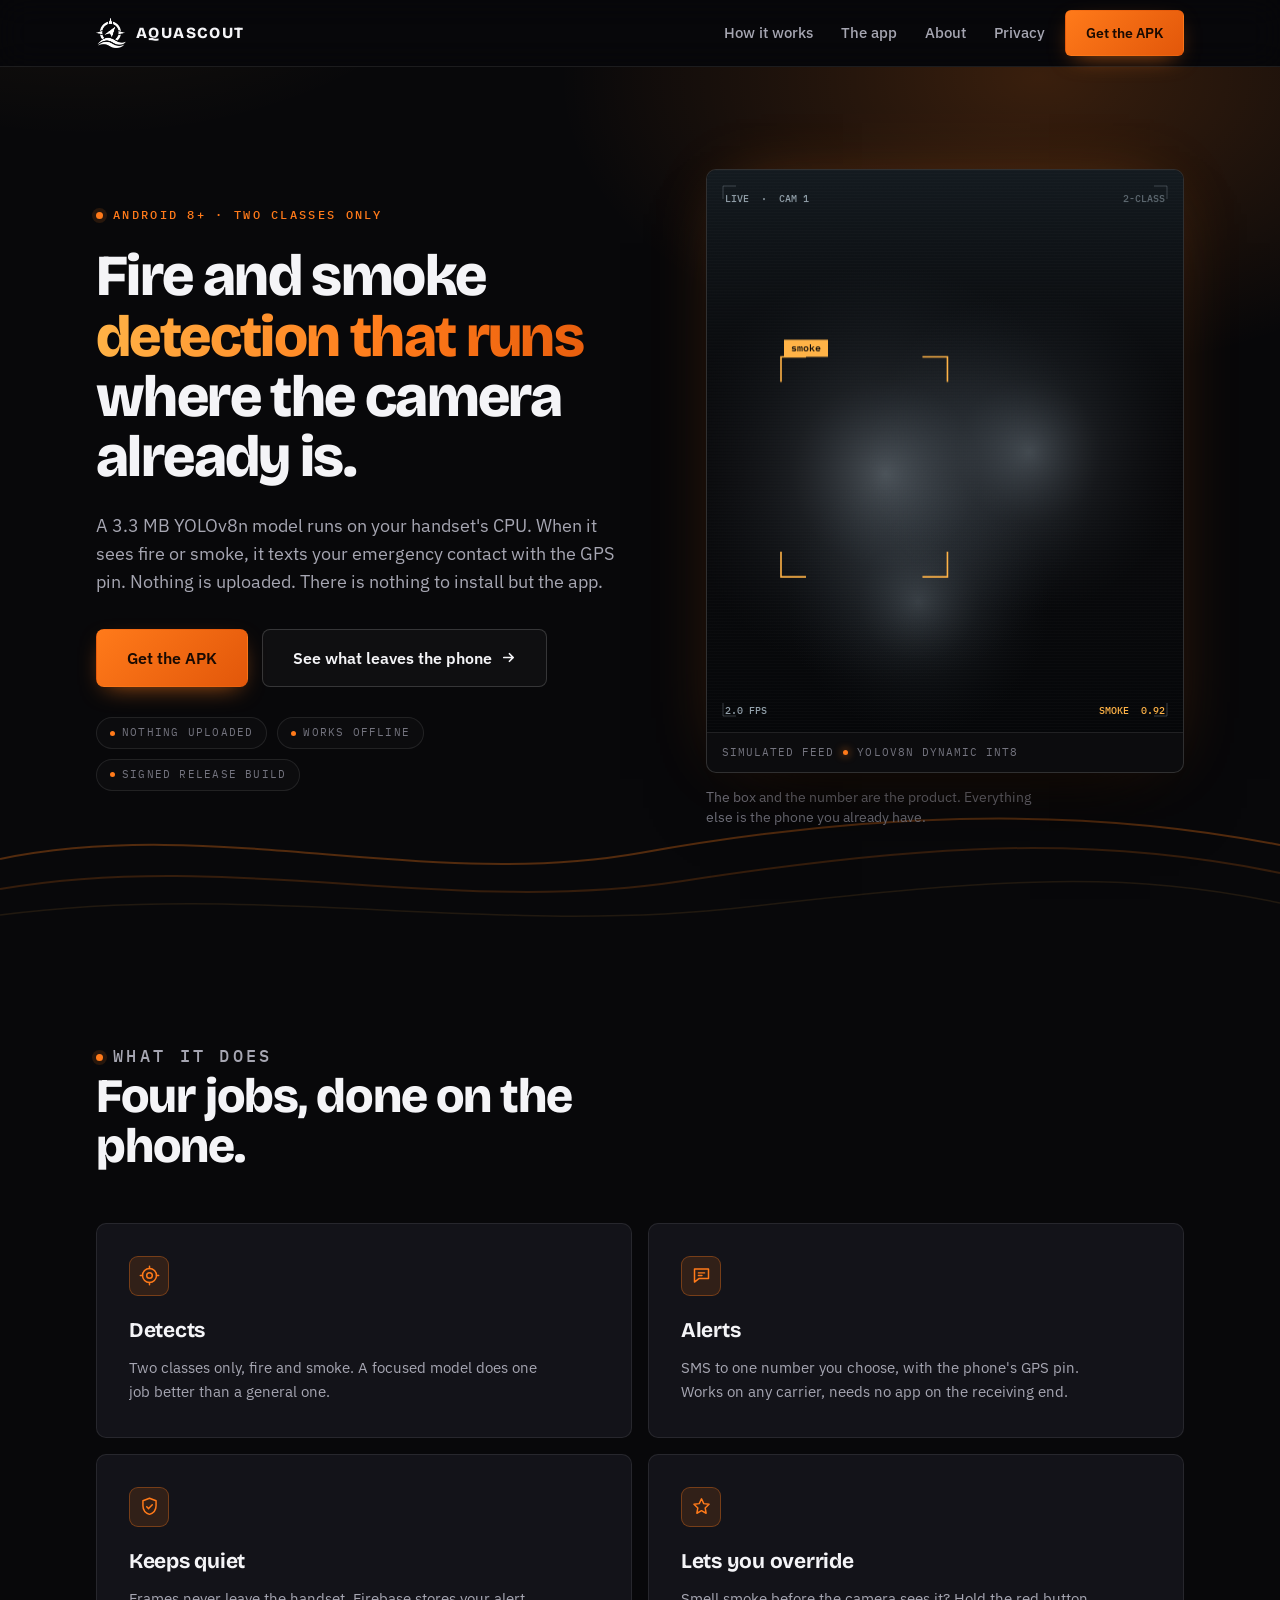
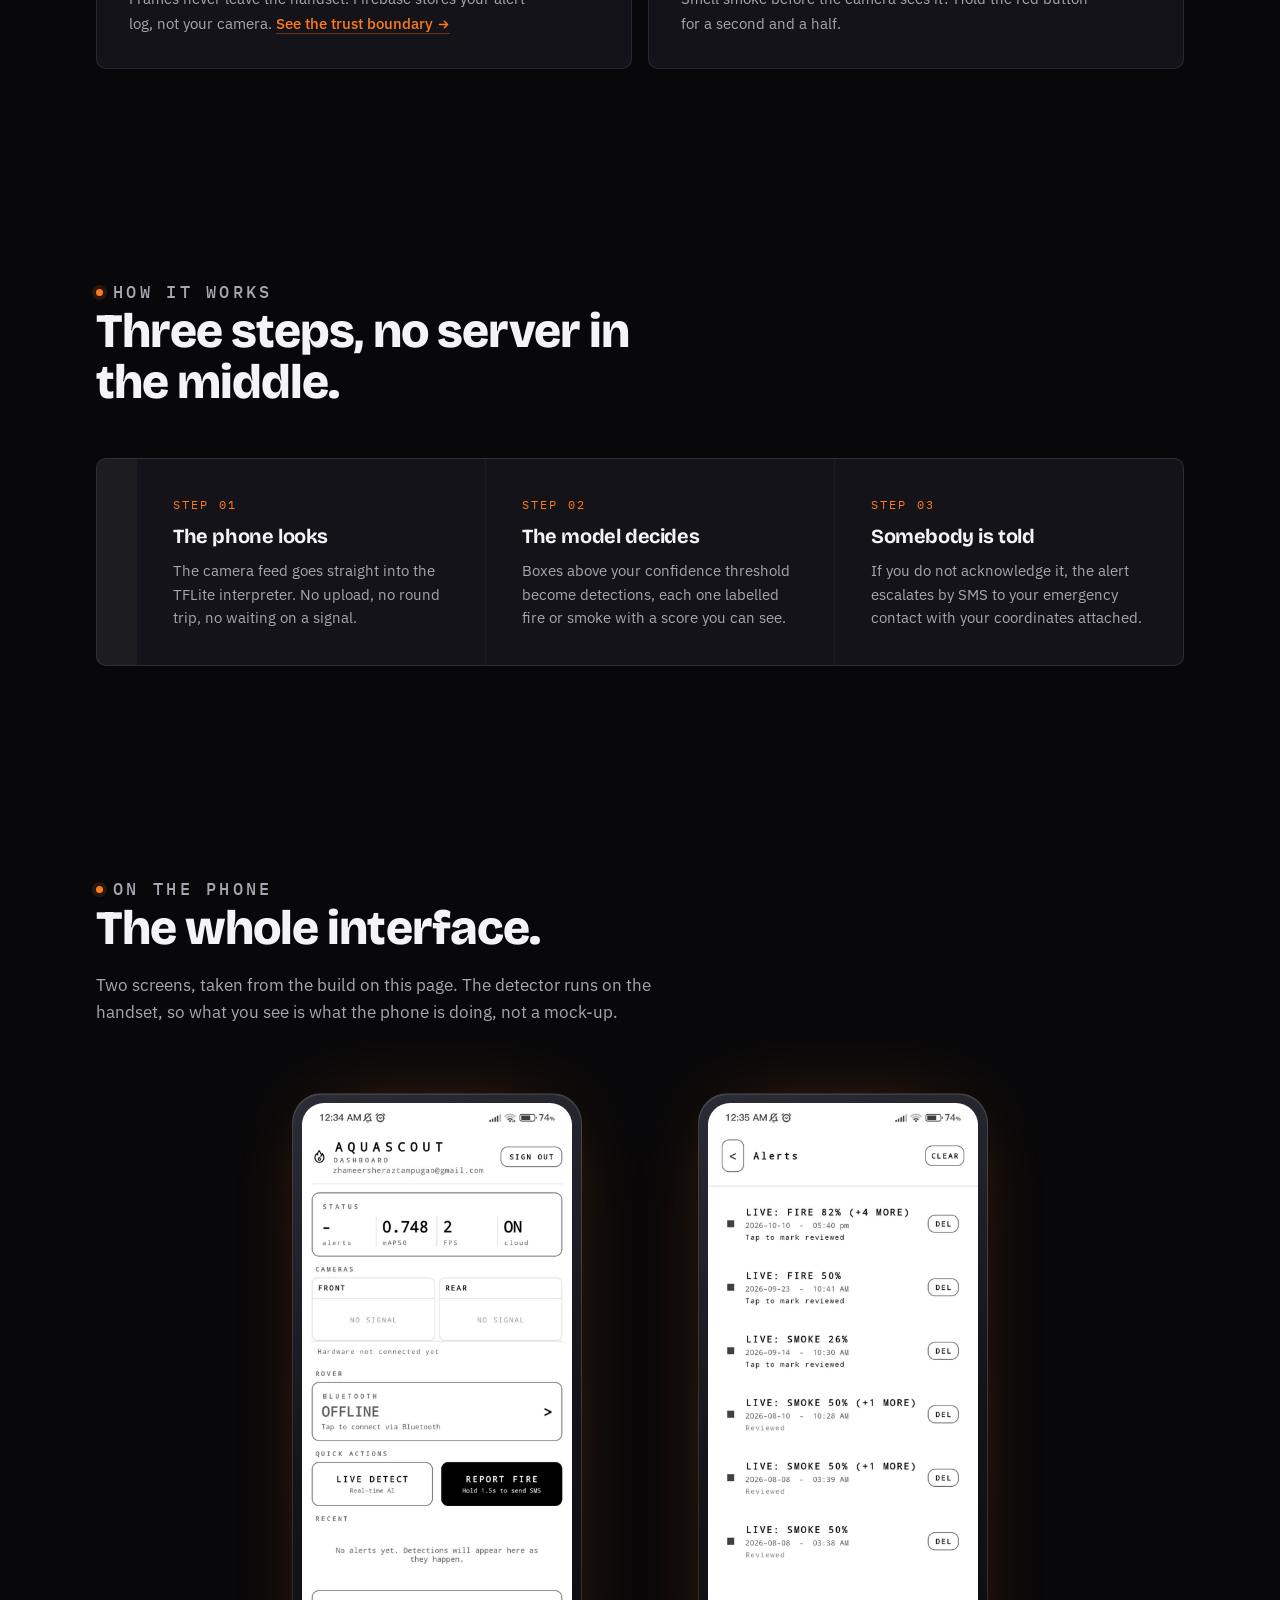
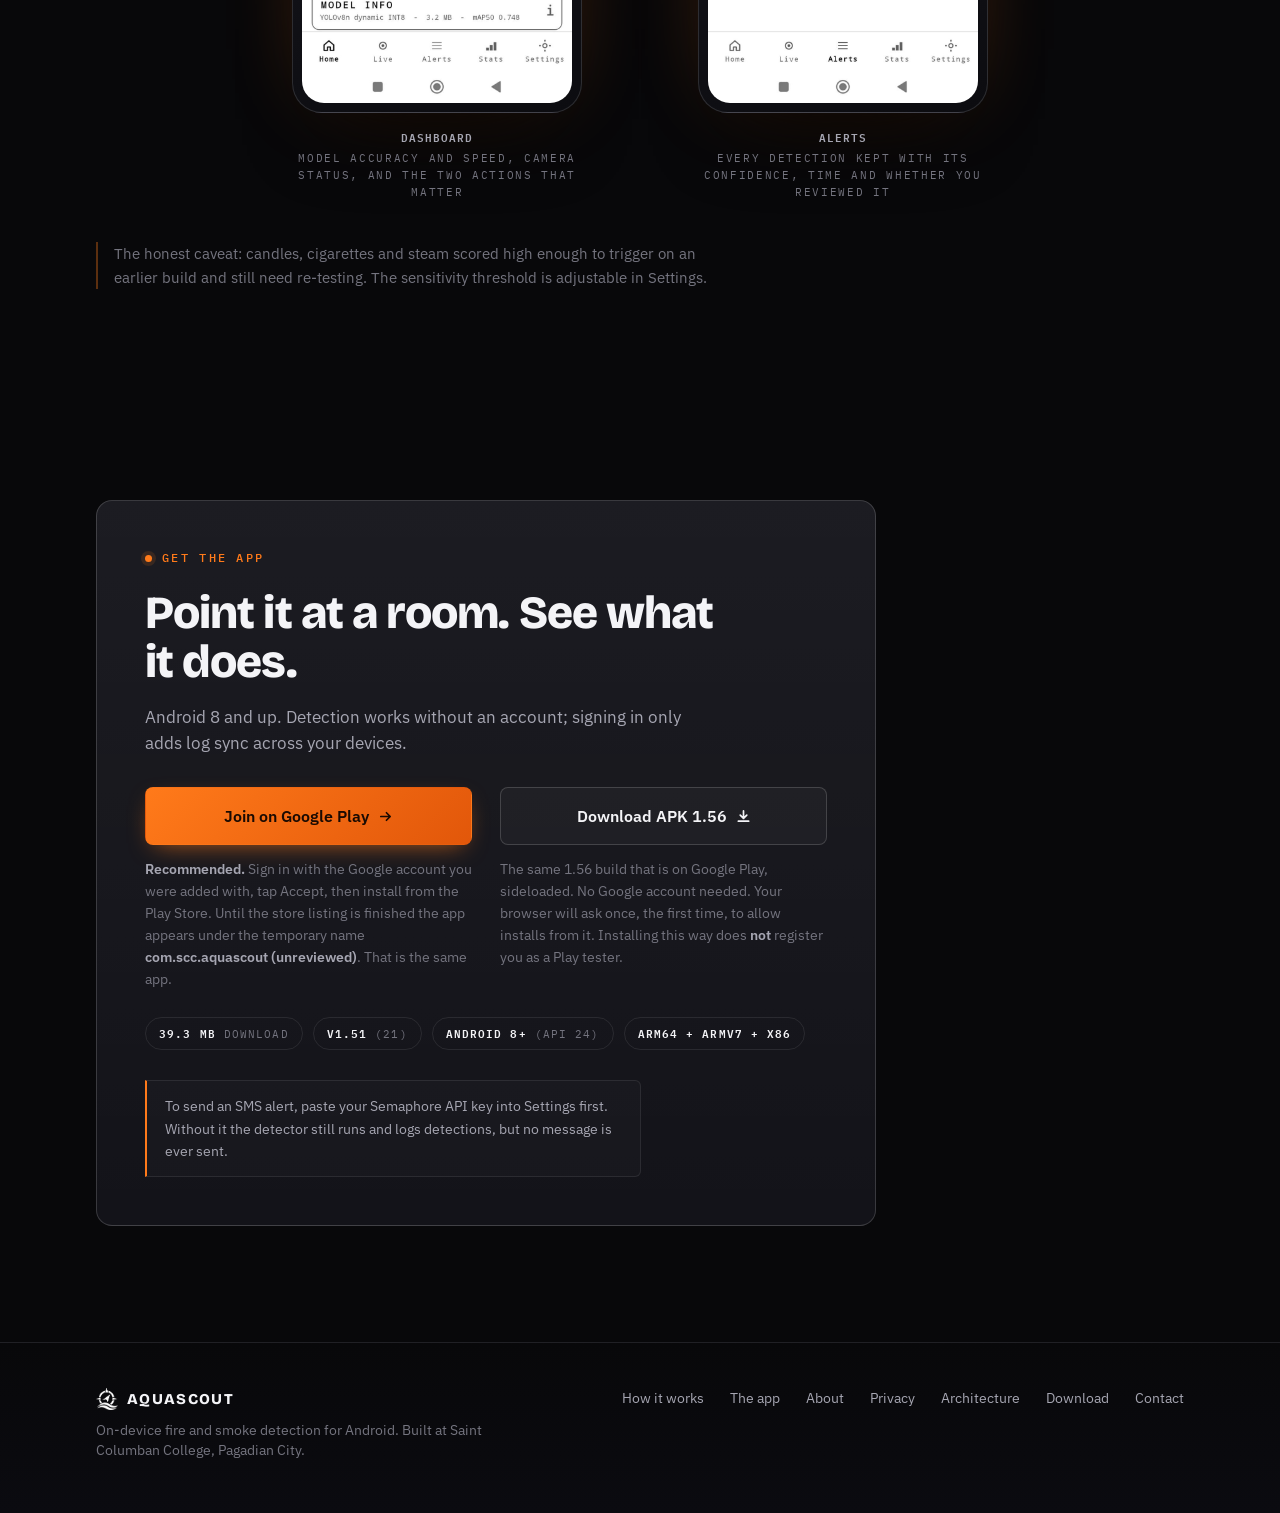
==== commit d135e99d: "Ship the 1.55 build on the website download button 1.56 is the final build. It adds the password res" ====
--- a/index.html
+++ b/index.html
@@ -266,12 +266,12 @@
           </div>
 
           <div class="way">
-            <a class="btn btn-ghost btn-lg" href="/AQUASCOUT-1.55.apk" download>
-              Download APK 1.55
+            <a class="btn btn-ghost btn-lg" href="/AQUASCOUT-1.56.apk" download>
+              Download APK 1.56
               <svg viewBox="0 0 16 16" width="15" height="15" fill="none" stroke="currentColor" stroke-width="1.8" stroke-linecap="round" stroke-linejoin="round" aria-hidden="true"><path d="M8 2v8M4.5 6.5L8 10l3.5-3.5M2.5 13h11"/></svg>
             </a>
             <p class="way-note">
-              The same 1.55 build that is on Google Play, sideloaded. No
+              The same 1.56 build that is on Google Play, sideloaded. No
               Google account needed. Your browser will ask once, the first
               time, to allow installs from it. Installing this way does
               <b>not</b> register you as a Play tester.
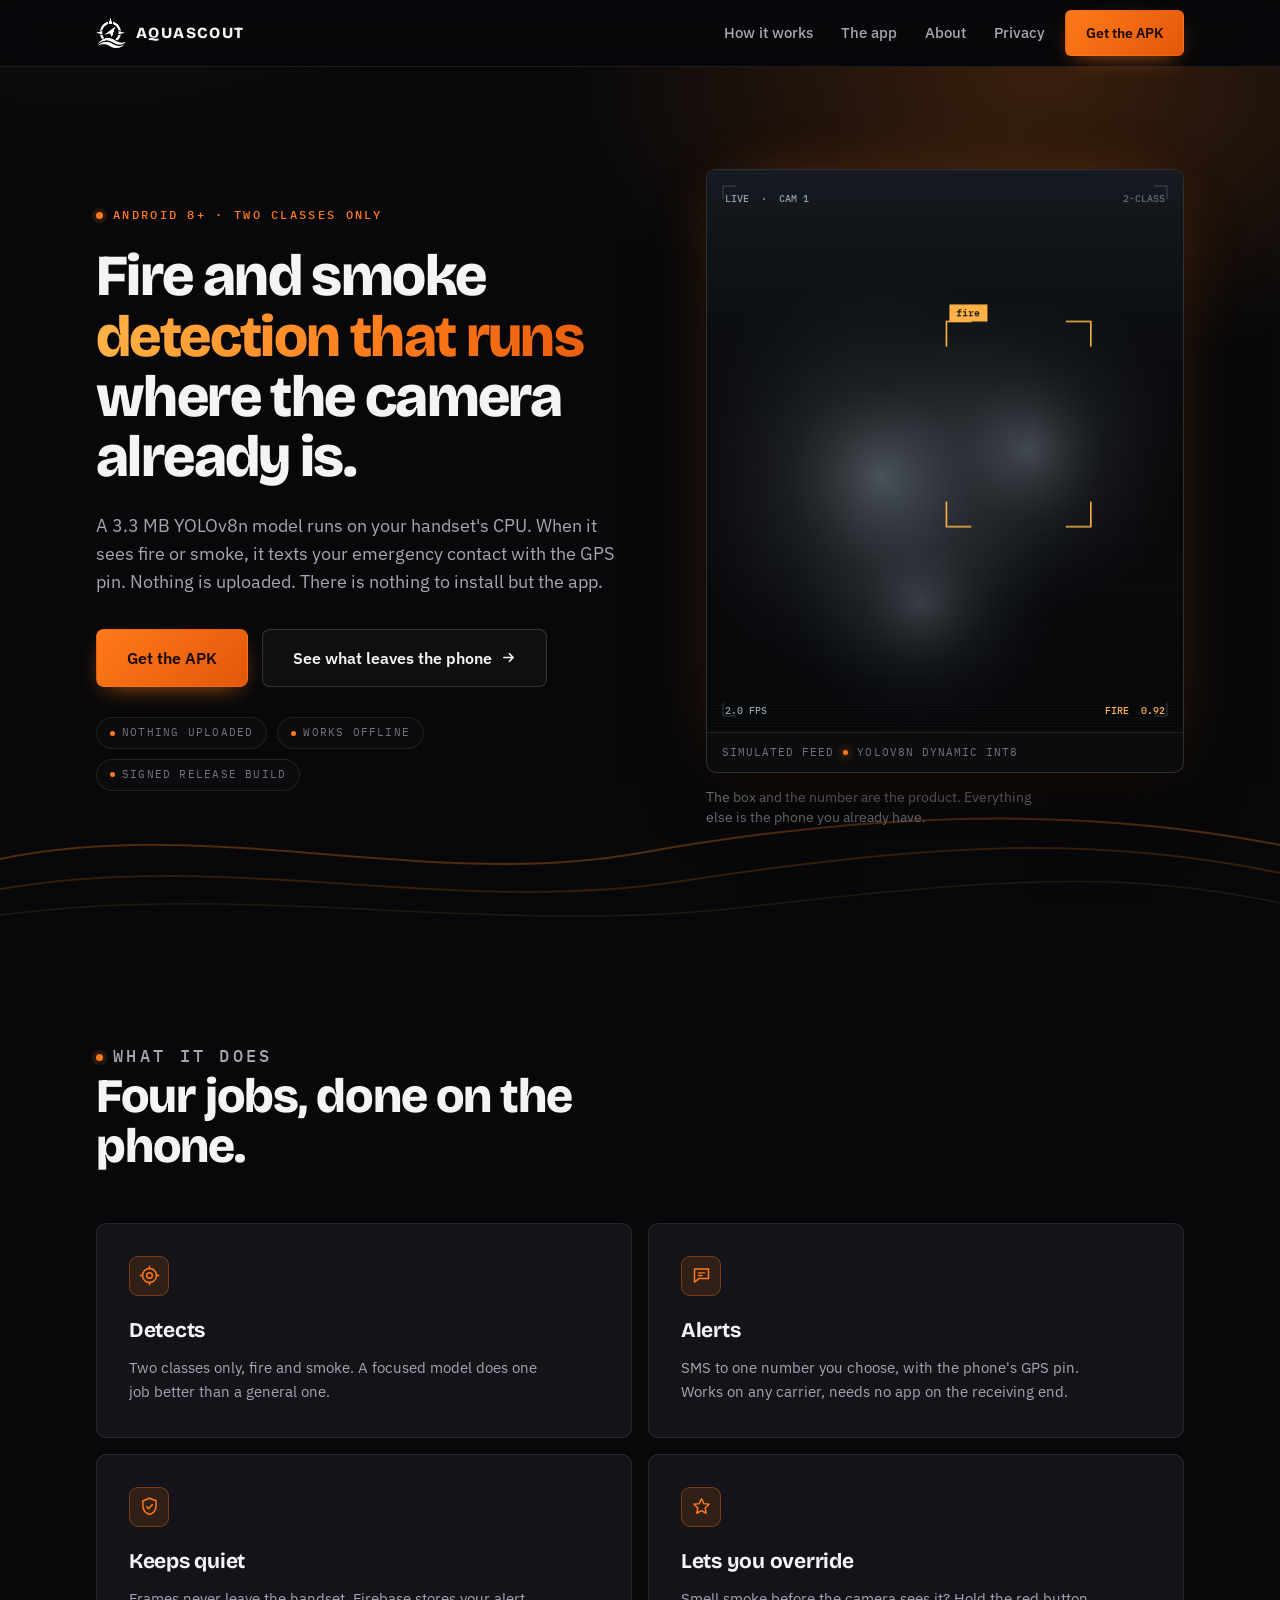
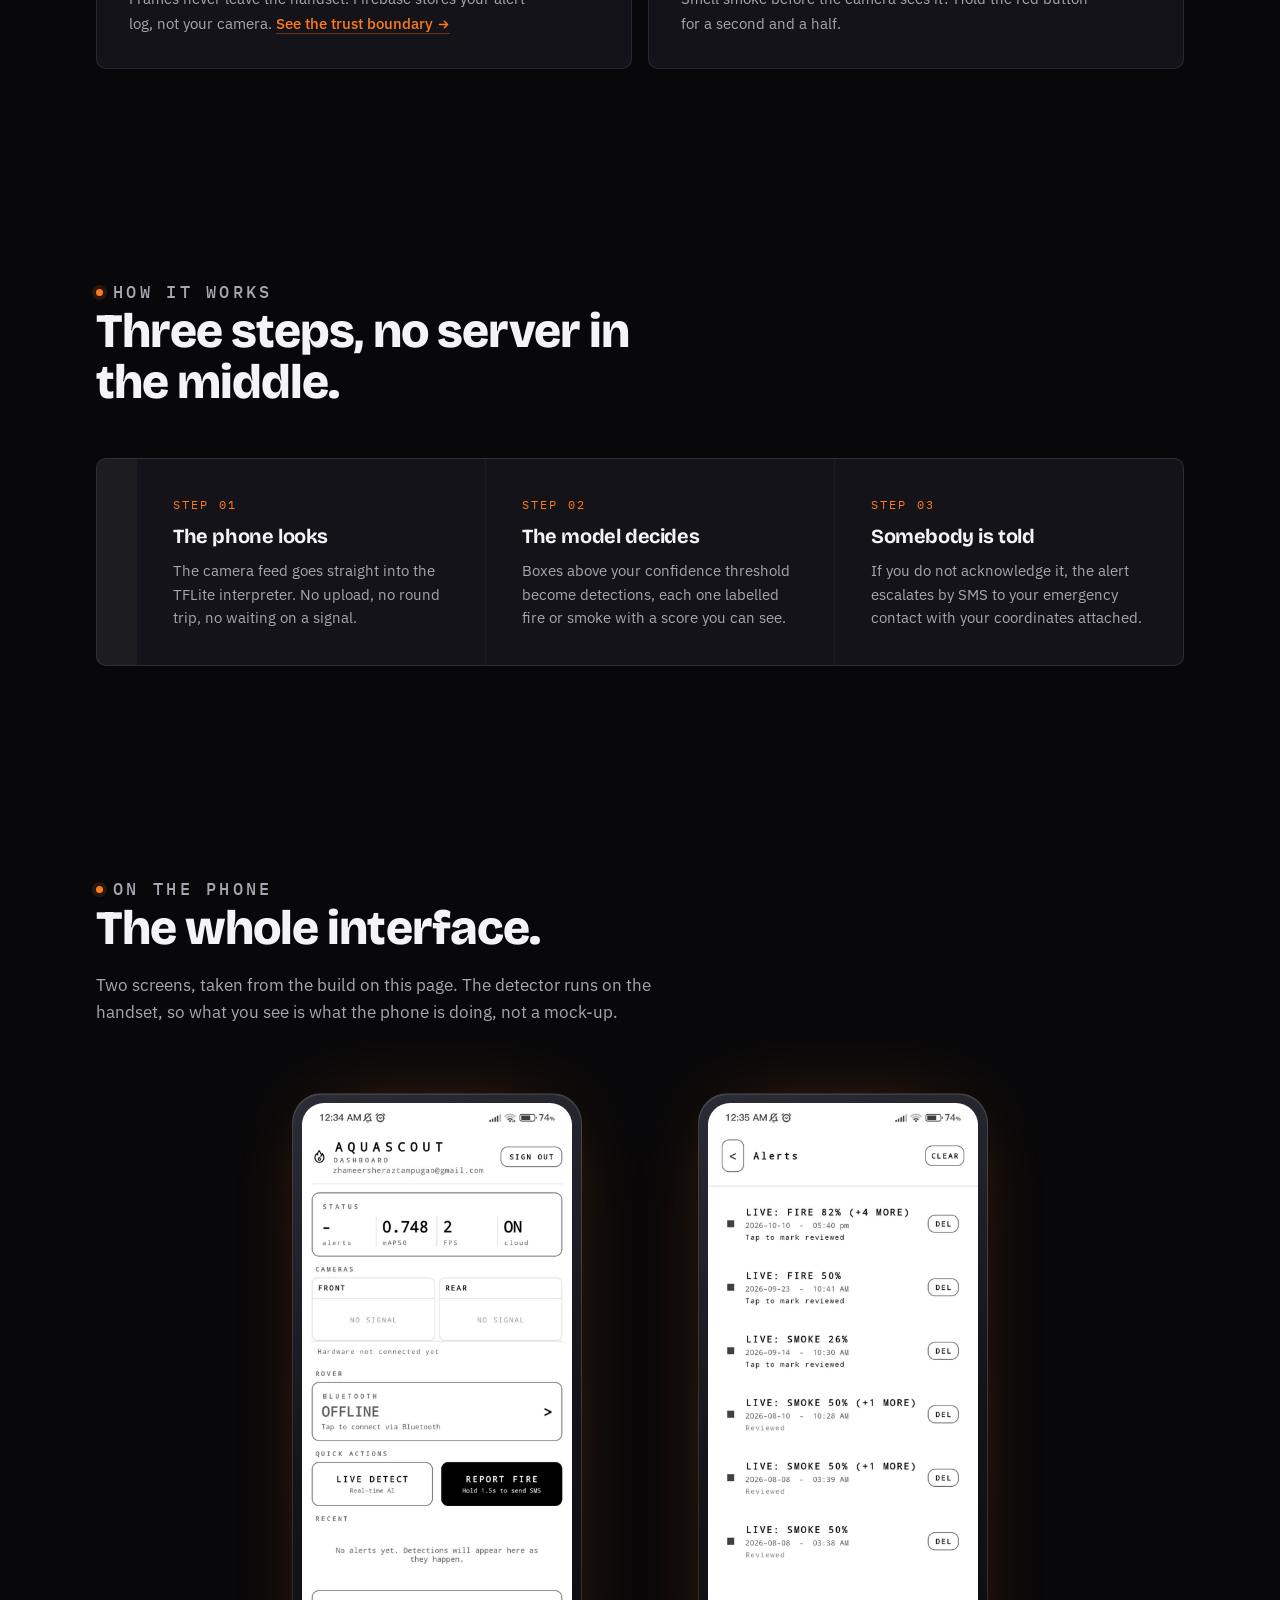
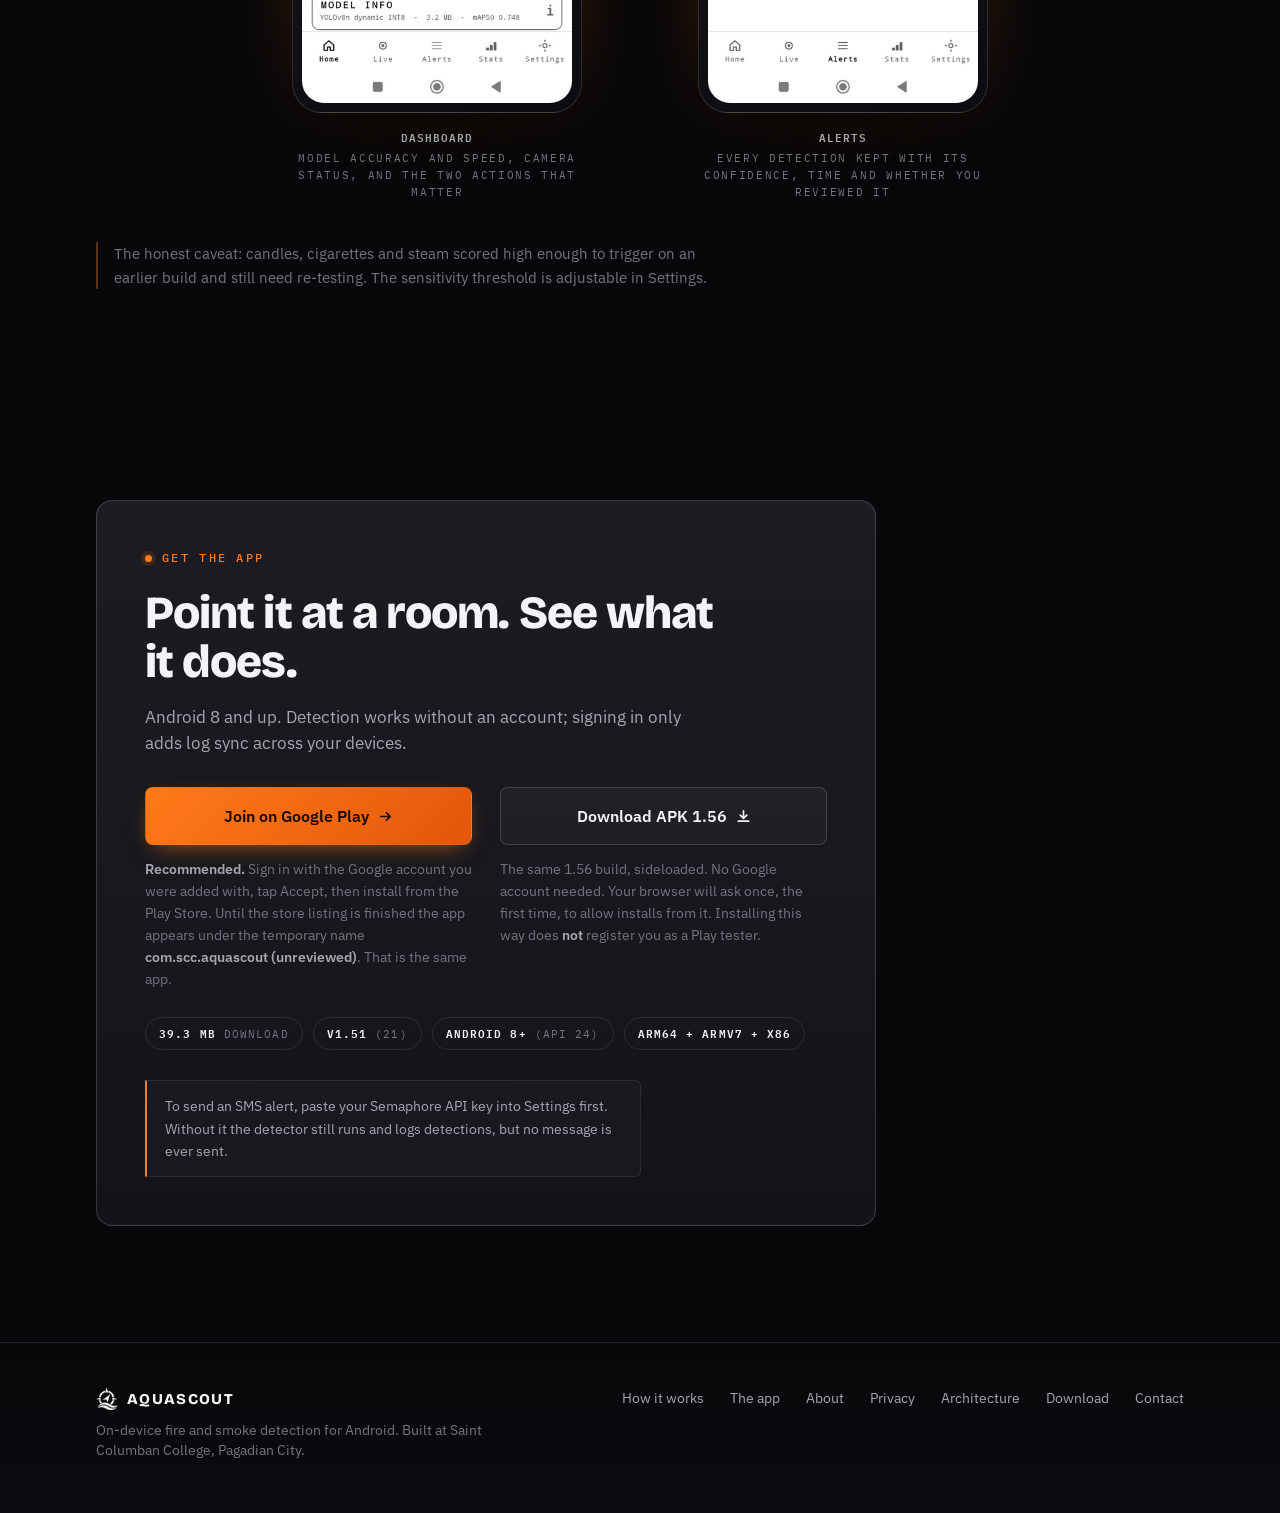
==== commit 06f41f79: "Point the Play button at closed testing and ship the 1.56 build with the new header The "Join on Goo" ====
--- a/index.html
+++ b/index.html
@@ -253,7 +253,7 @@
 
         <div class="get-ways">
           <div class="way">
-            <a class="btn btn-ember btn-lg" href="https://play.google.com/apps/internaltest/4701668131224318256" target="_blank" rel="noopener">
+            <a class="btn btn-ember btn-lg" href="https://play.google.com/apps/testing/com.scc.aquascout" target="_blank" rel="noopener">
               Join on Google Play
               <svg viewBox="0 0 16 16" width="15" height="15" fill="none" stroke="currentColor" stroke-width="1.8" stroke-linecap="round" stroke-linejoin="round" aria-hidden="true"><path d="M3 8h10M9 4l4 4-4 4"/></svg>
             </a>
@@ -271,7 +271,7 @@
               <svg viewBox="0 0 16 16" width="15" height="15" fill="none" stroke="currentColor" stroke-width="1.8" stroke-linecap="round" stroke-linejoin="round" aria-hidden="true"><path d="M8 2v8M4.5 6.5L8 10l3.5-3.5M2.5 13h11"/></svg>
             </a>
             <p class="way-note">
-              The same 1.56 build that is on Google Play, sideloaded. No
+              The same 1.56 build, sideloaded. No
               Google account needed. Your browser will ask once, the first
               time, to allow installs from it. Installing this way does
               <b>not</b> register you as a Play tester.
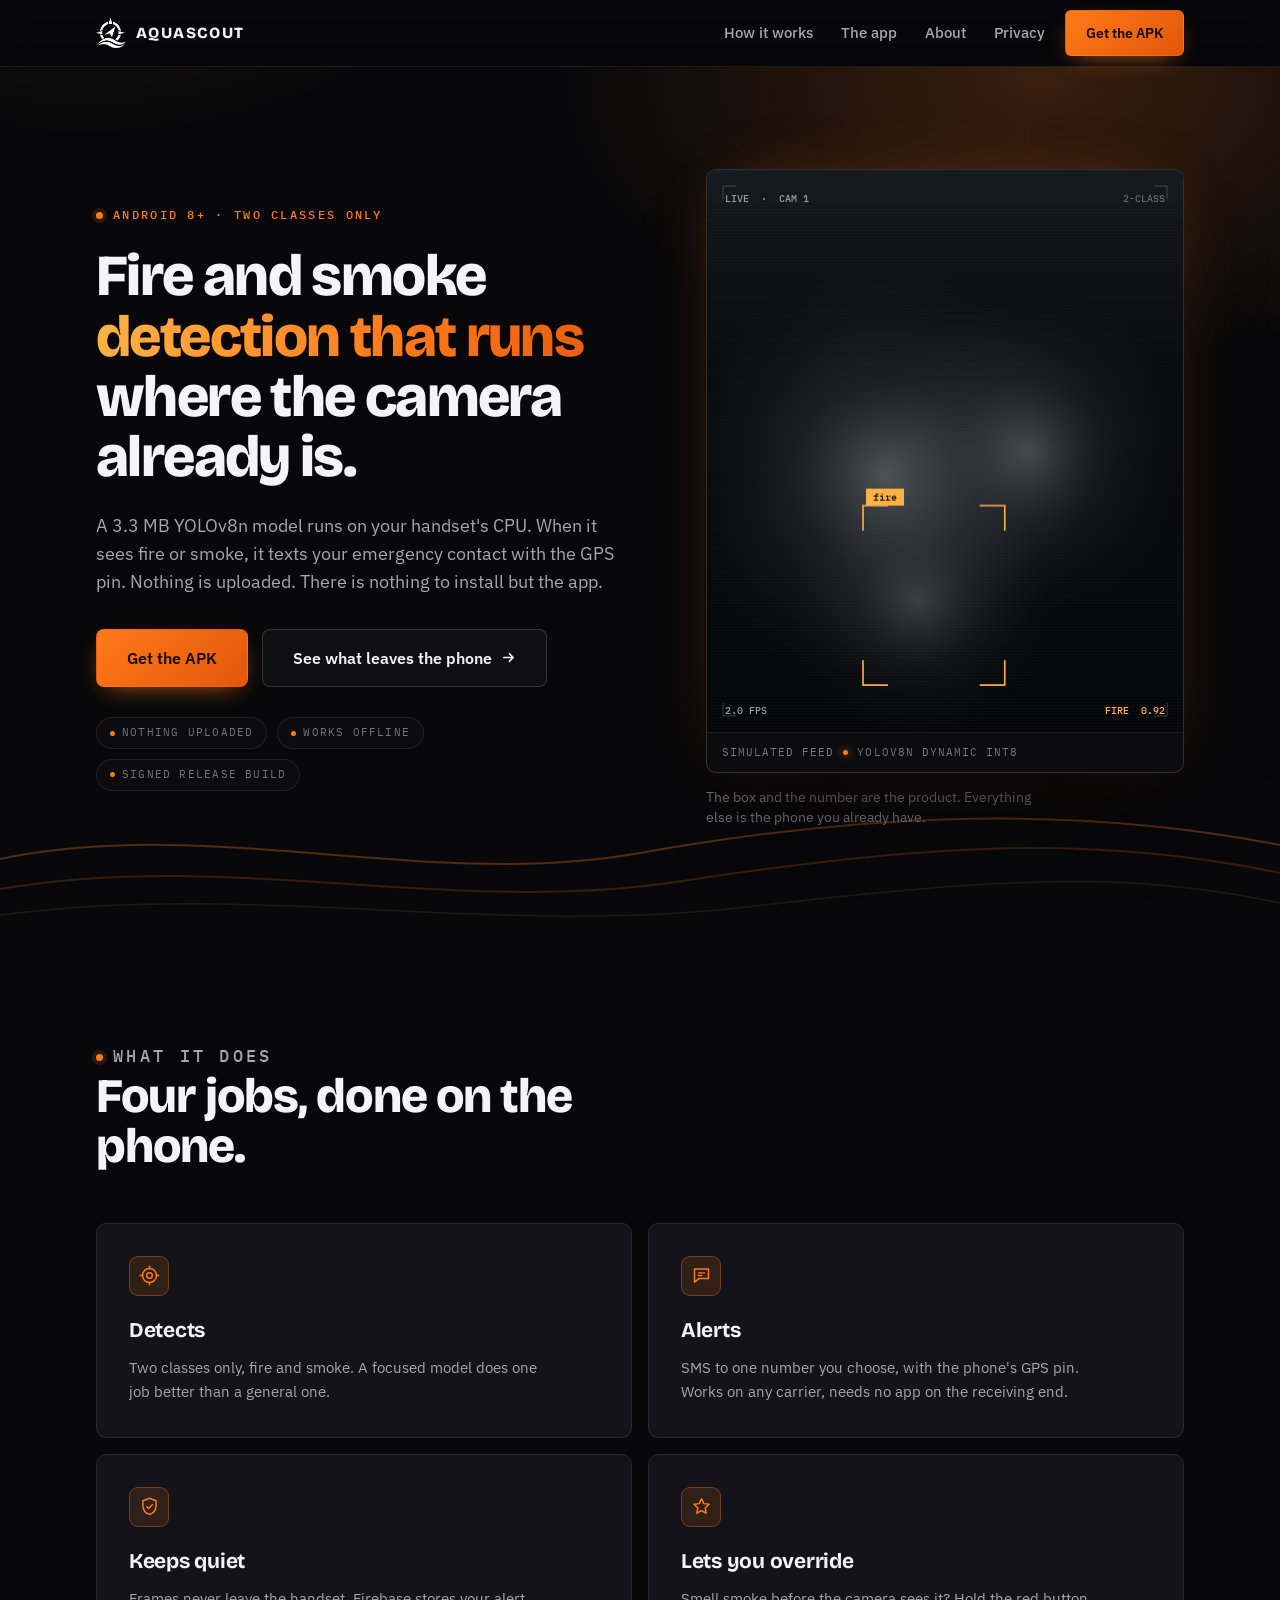
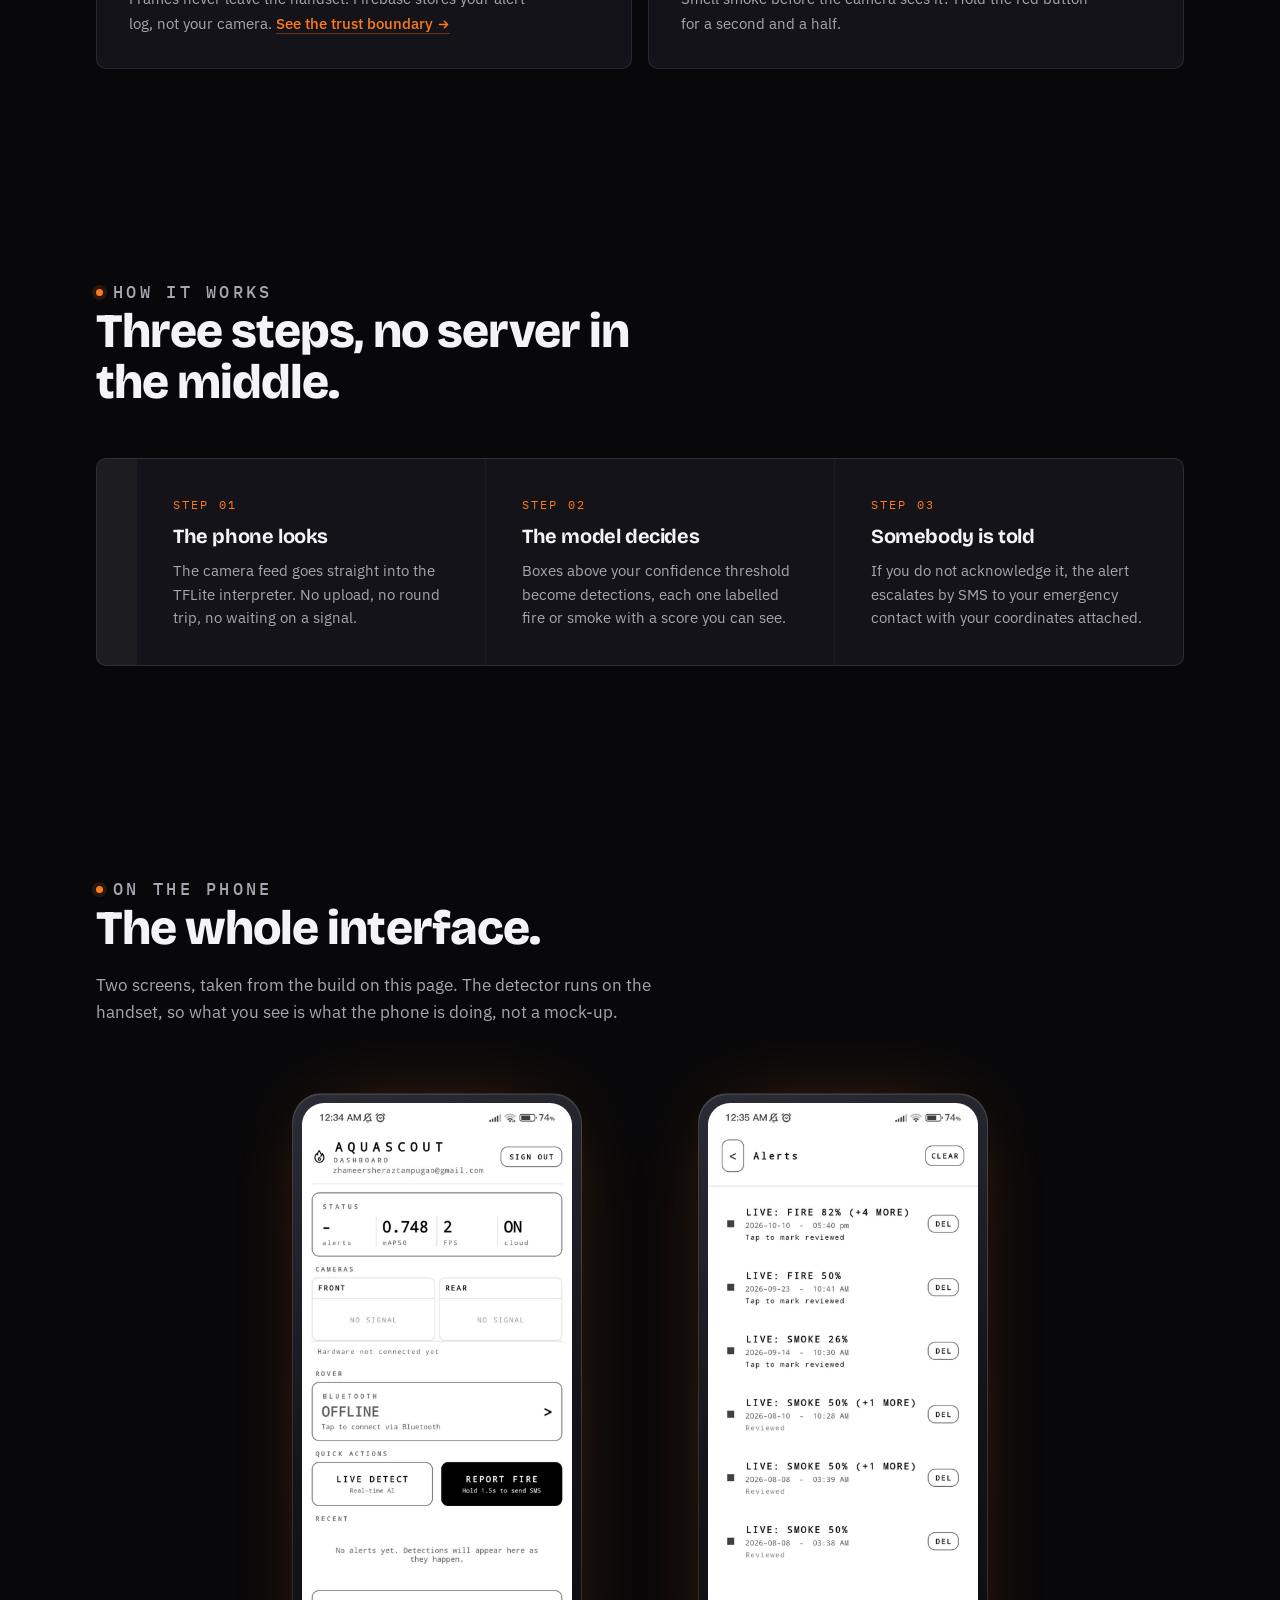
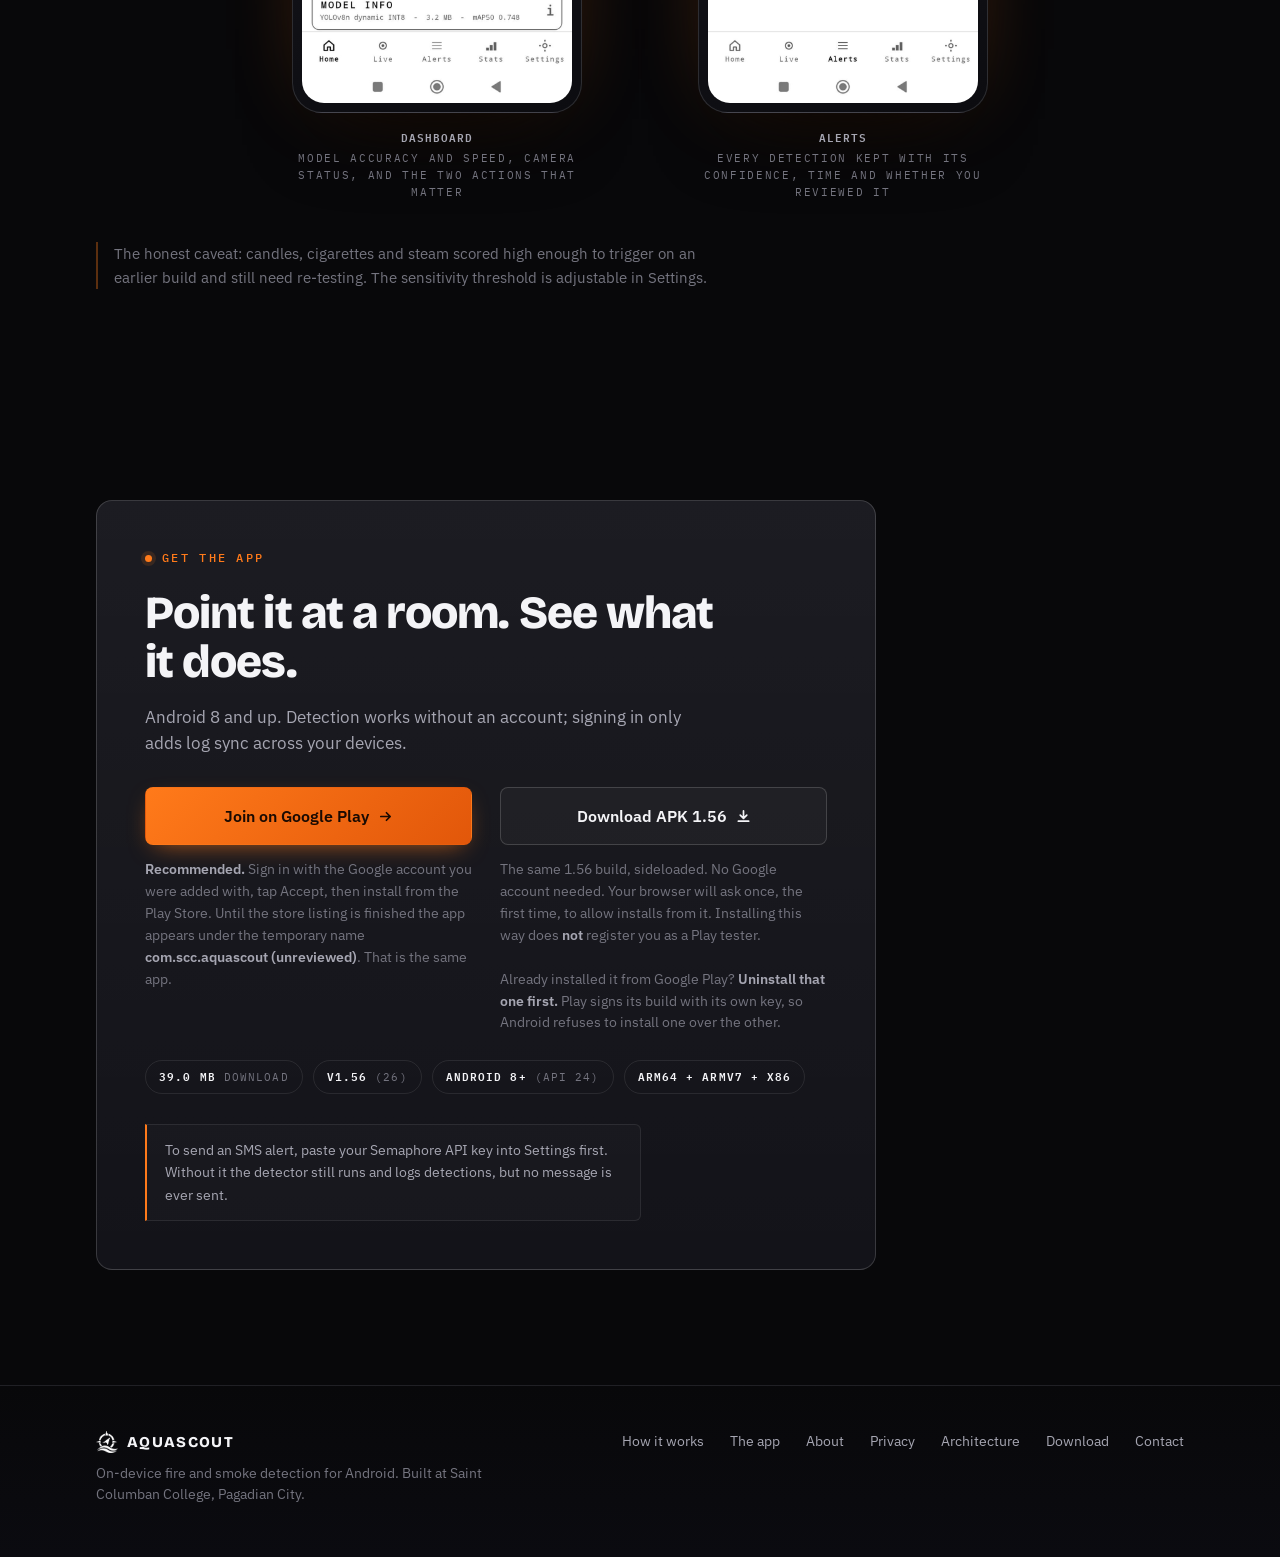
==== commit d3256fe1: "Tell testers to uninstall the Play build before sideloading, and fix stale version numbers Google Pl" ====
--- a/index.html
+++ b/index.html
@@ -275,13 +275,17 @@
               Google account needed. Your browser will ask once, the first
               time, to allow installs from it. Installing this way does
               <b>not</b> register you as a Play tester.
+              <br><br>
+              Already installed it from Google Play? <b>Uninstall that one
+              first.</b> Play signs its build with its own key, so Android
+              refuses to install one over the other.
             </p>
           </div>
         </div>
 
         <ul class="get-facts">
-          <li><b>39.3 MB</b> download</li>
-          <li><b>v1.51</b> (21)</li>
+          <li><b>39.0 MB</b> download</li>
+          <li><b>v1.56</b> (26)</li>
           <li><b>Android 8+</b> (API 24)</li>
           <li><b>arm64 + armv7 + x86</b></li>
         </ul>
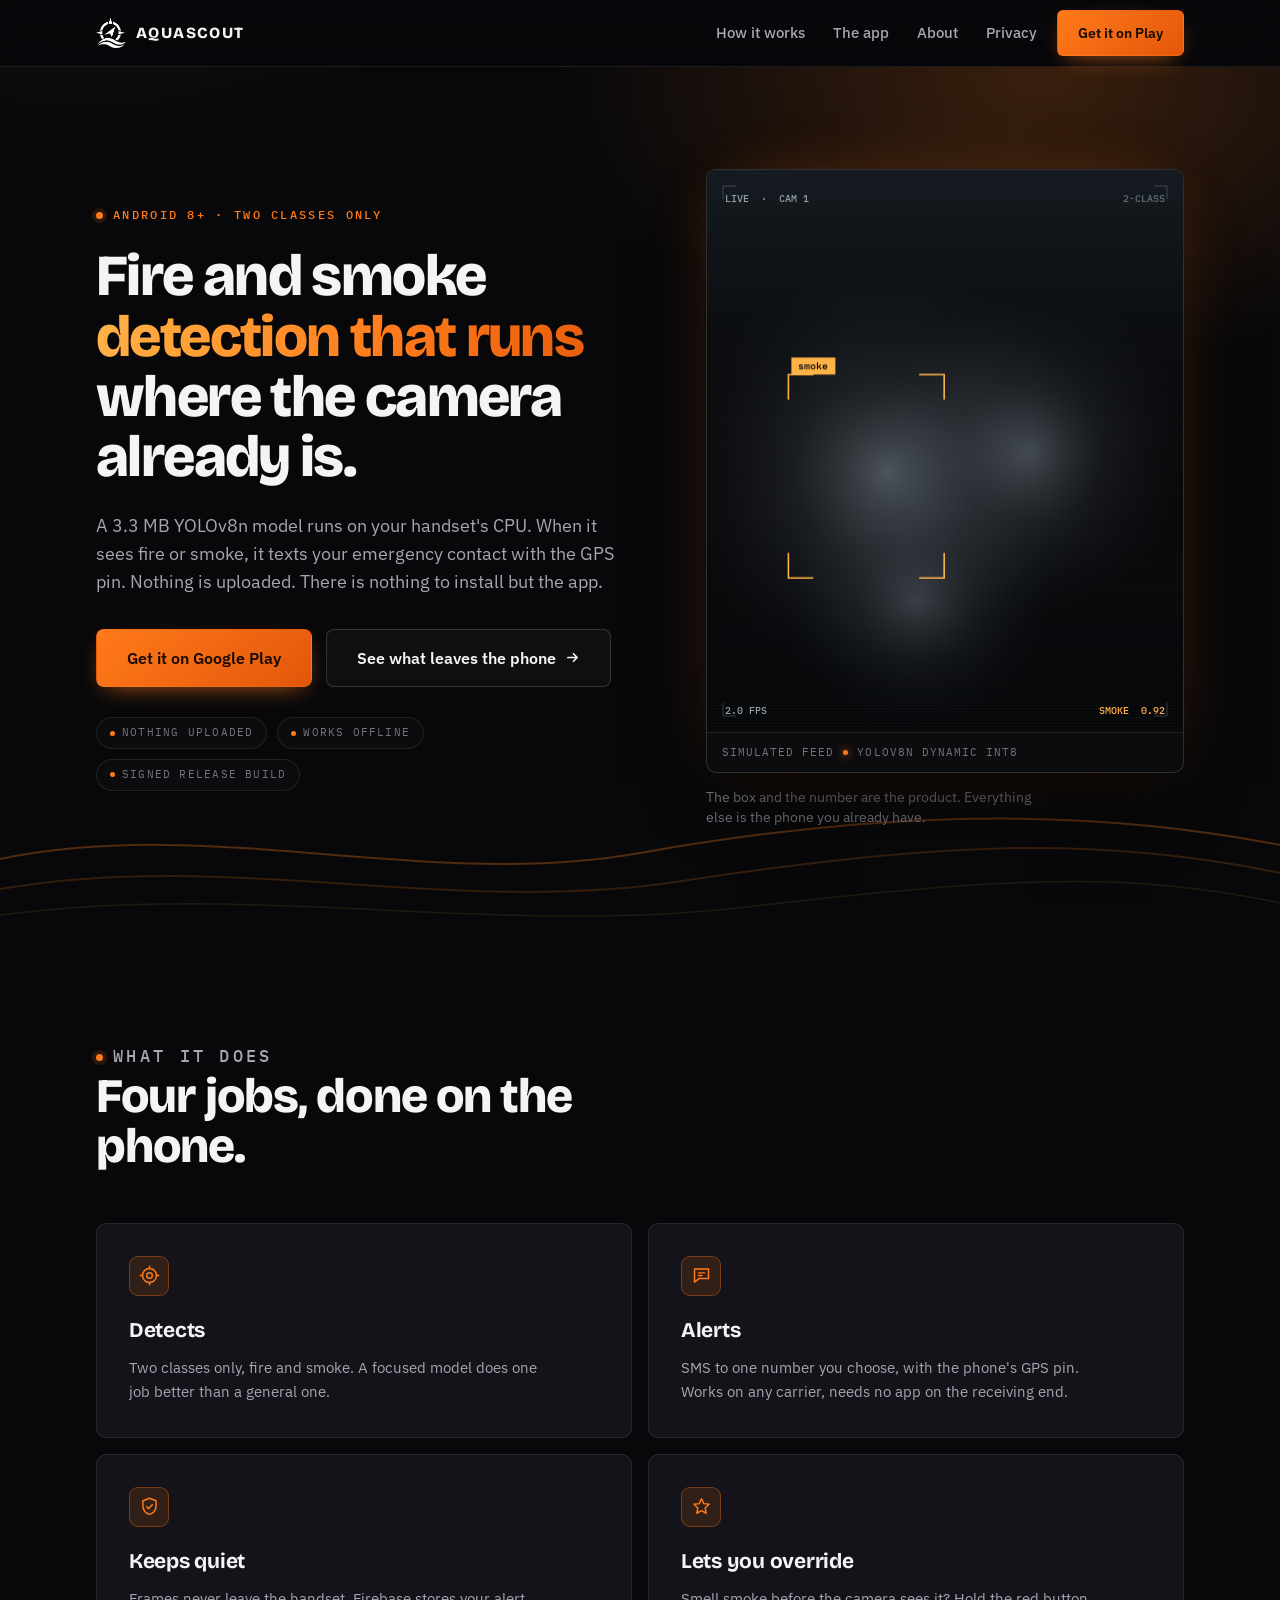
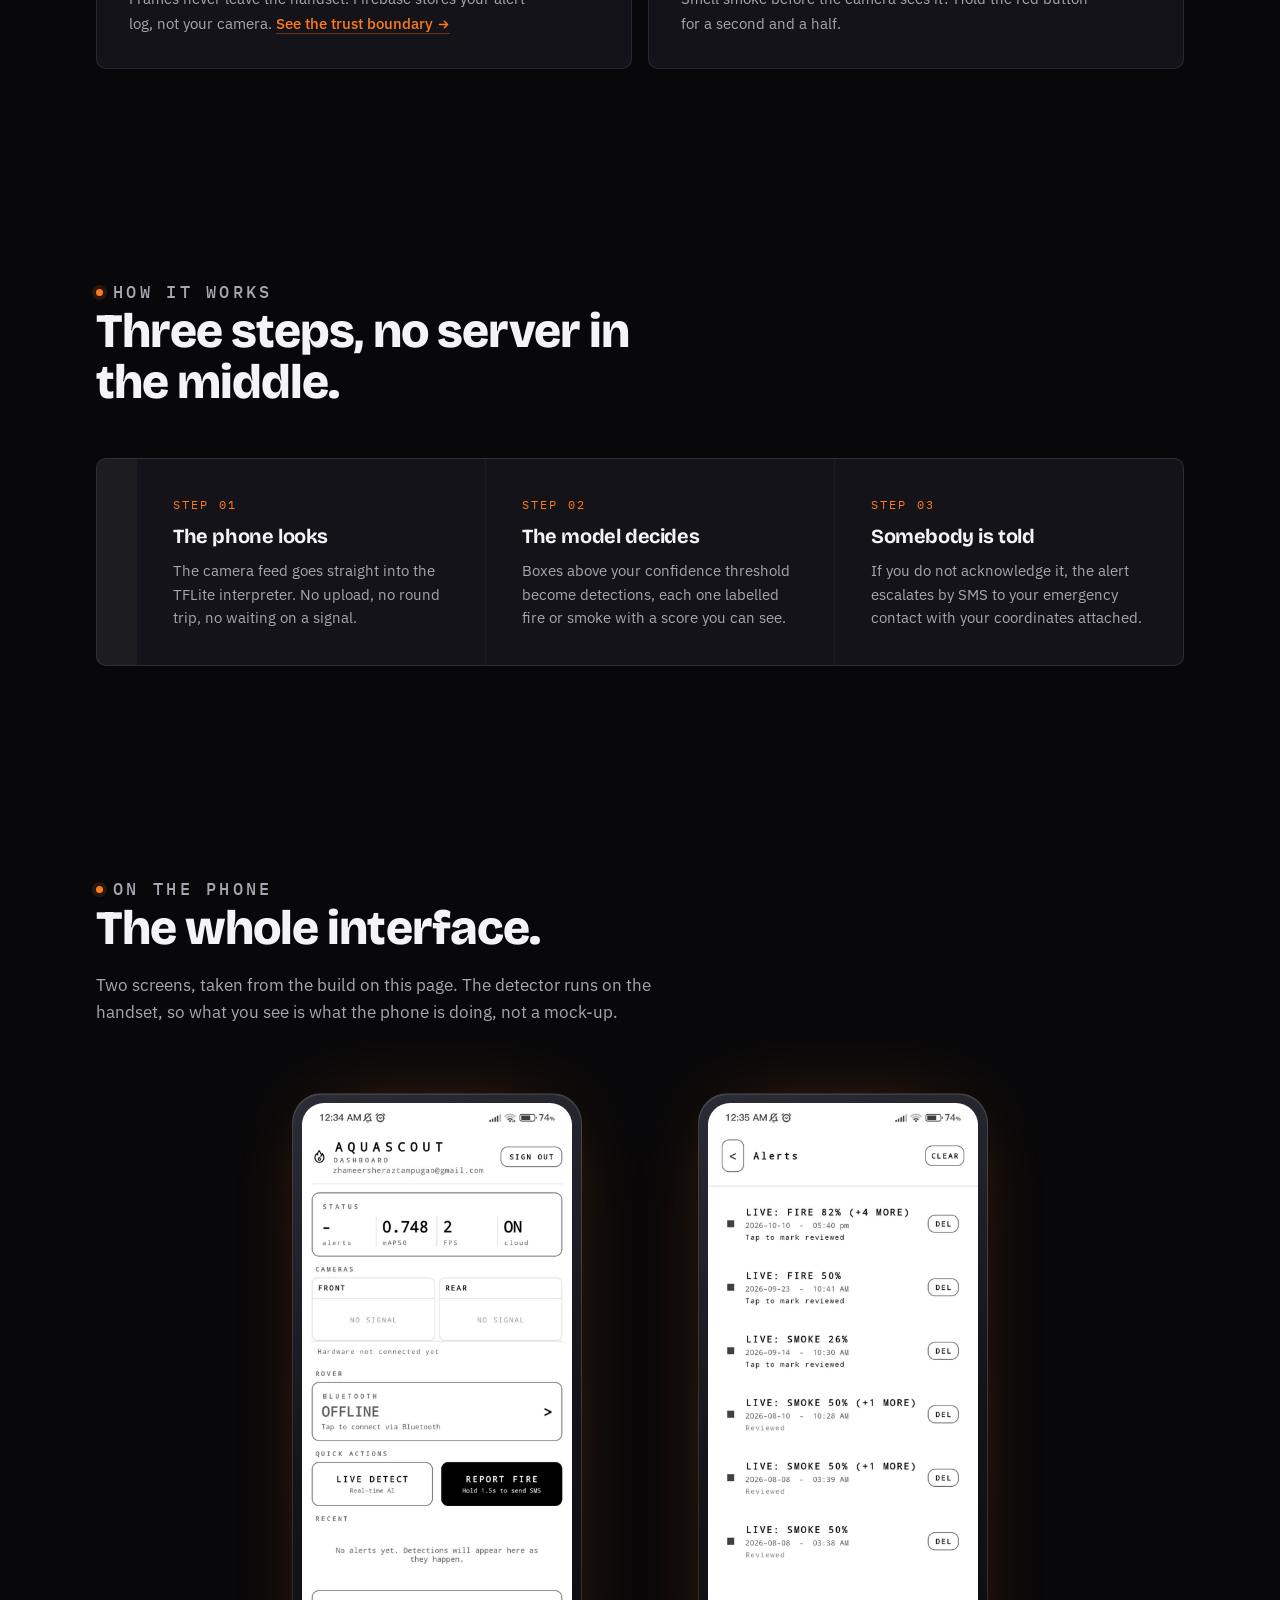
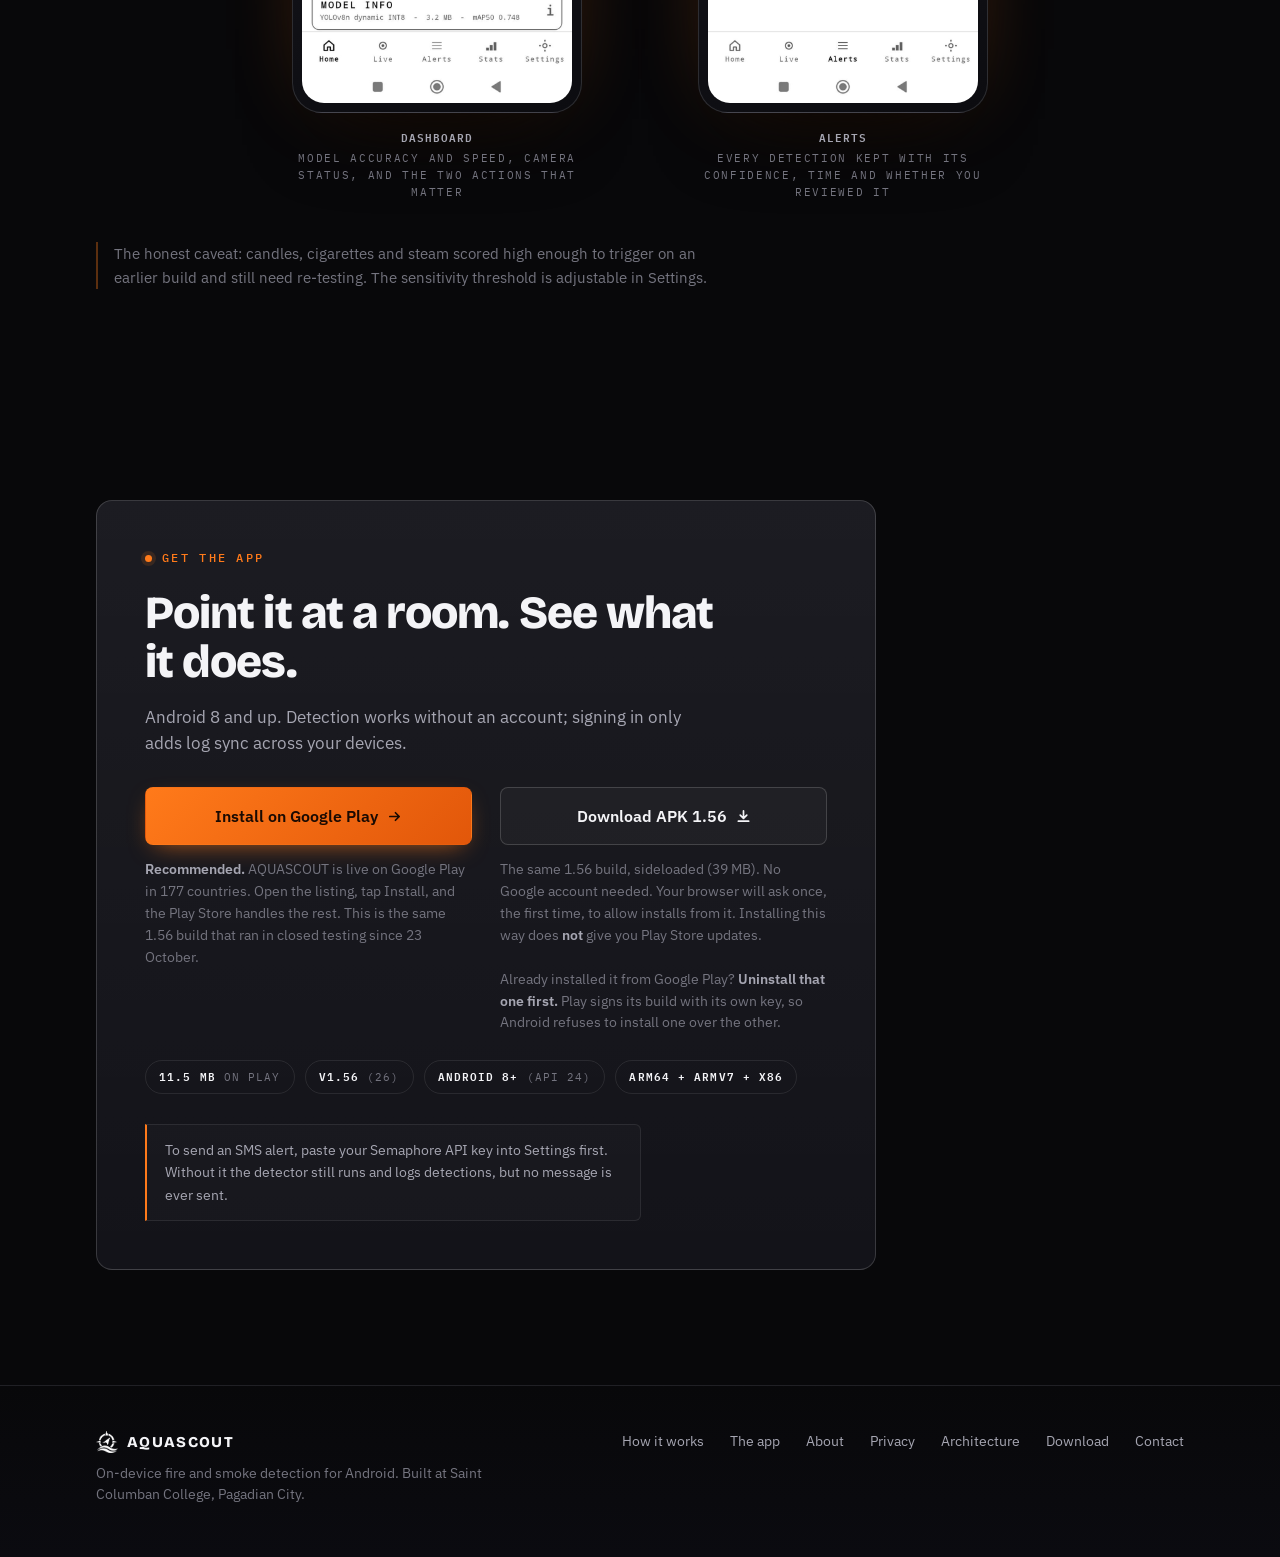
==== commit 9e604e9d: "Point the Play buttons at the live Google Play listing now that production is published" ====
--- a/index.html
+++ b/index.html
@@ -42,7 +42,7 @@
       <a href="/privacy">Privacy</a>
     </nav>
 
-    <a class="btn btn-ember" href="#get">Get the APK</a>
+    <a class="btn btn-ember" href="https://play.google.com/store/apps/details?id=com.scc.aquascout" target="_blank" rel="noopener">Get it on Play</a>
 
     <button class="burger" id="burger" aria-label="Menu" aria-expanded="false" aria-controls="topnav">
       <span></span><span></span>
@@ -76,7 +76,7 @@
         </p>
 
         <div class="hero-actions reveal" style="--d:0.42s">
-          <a class="btn btn-ember btn-lg" href="#get">Get the APK</a>
+          <a class="btn btn-ember btn-lg" href="https://play.google.com/store/apps/details?id=com.scc.aquascout" target="_blank" rel="noopener">Get it on Google Play</a>
           <a class="btn btn-ghost btn-lg" href="/diagrams/aquascout-architecture">
             See what leaves the phone
             <svg viewBox="0 0 16 16" width="15" height="15" fill="none" stroke="currentColor" stroke-width="1.8" stroke-linecap="round" stroke-linejoin="round" aria-hidden="true"><path d="M3 8h10M9 4l4 4-4 4"/></svg>
@@ -253,15 +253,15 @@
 
         <div class="get-ways">
           <div class="way">
-            <a class="btn btn-ember btn-lg" href="https://play.google.com/apps/testing/com.scc.aquascout" target="_blank" rel="noopener">
-              Join on Google Play
+            <a class="btn btn-ember btn-lg" href="https://play.google.com/store/apps/details?id=com.scc.aquascout" target="_blank" rel="noopener">
+              Install on Google Play
               <svg viewBox="0 0 16 16" width="15" height="15" fill="none" stroke="currentColor" stroke-width="1.8" stroke-linecap="round" stroke-linejoin="round" aria-hidden="true"><path d="M3 8h10M9 4l4 4-4 4"/></svg>
             </a>
             <p class="way-note">
-              <b>Recommended.</b> Sign in with the Google account you were
-              added with, tap Accept, then install from the Play Store. Until
-              the store listing is finished the app appears under the temporary
-              name <b>com.scc.aquascout (unreviewed)</b>. That is the same app.
+              <b>Recommended.</b> AQUASCOUT is live on Google Play in 177
+              countries. Open the listing, tap Install, and the Play Store
+              handles the rest. This is the same 1.56 build that ran in closed
+              testing since 23 October.
             </p>
           </div>
 
@@ -271,10 +271,10 @@
               <svg viewBox="0 0 16 16" width="15" height="15" fill="none" stroke="currentColor" stroke-width="1.8" stroke-linecap="round" stroke-linejoin="round" aria-hidden="true"><path d="M8 2v8M4.5 6.5L8 10l3.5-3.5M2.5 13h11"/></svg>
             </a>
             <p class="way-note">
-              The same 1.56 build, sideloaded. No
+              The same 1.56 build, sideloaded (39 MB). No
               Google account needed. Your browser will ask once, the first
               time, to allow installs from it. Installing this way does
-              <b>not</b> register you as a Play tester.
+              <b>not</b> give you Play Store updates.
               <br><br>
               Already installed it from Google Play? <b>Uninstall that one
               first.</b> Play signs its build with its own key, so Android
@@ -284,7 +284,7 @@
         </div>
 
         <ul class="get-facts">
-          <li><b>39.0 MB</b> download</li>
+          <li><b>11.5 MB</b> on Play</li>
           <li><b>v1.56</b> (26)</li>
           <li><b>Android 8+</b> (API 24)</li>
           <li><b>arm64 + armv7 + x86</b></li>
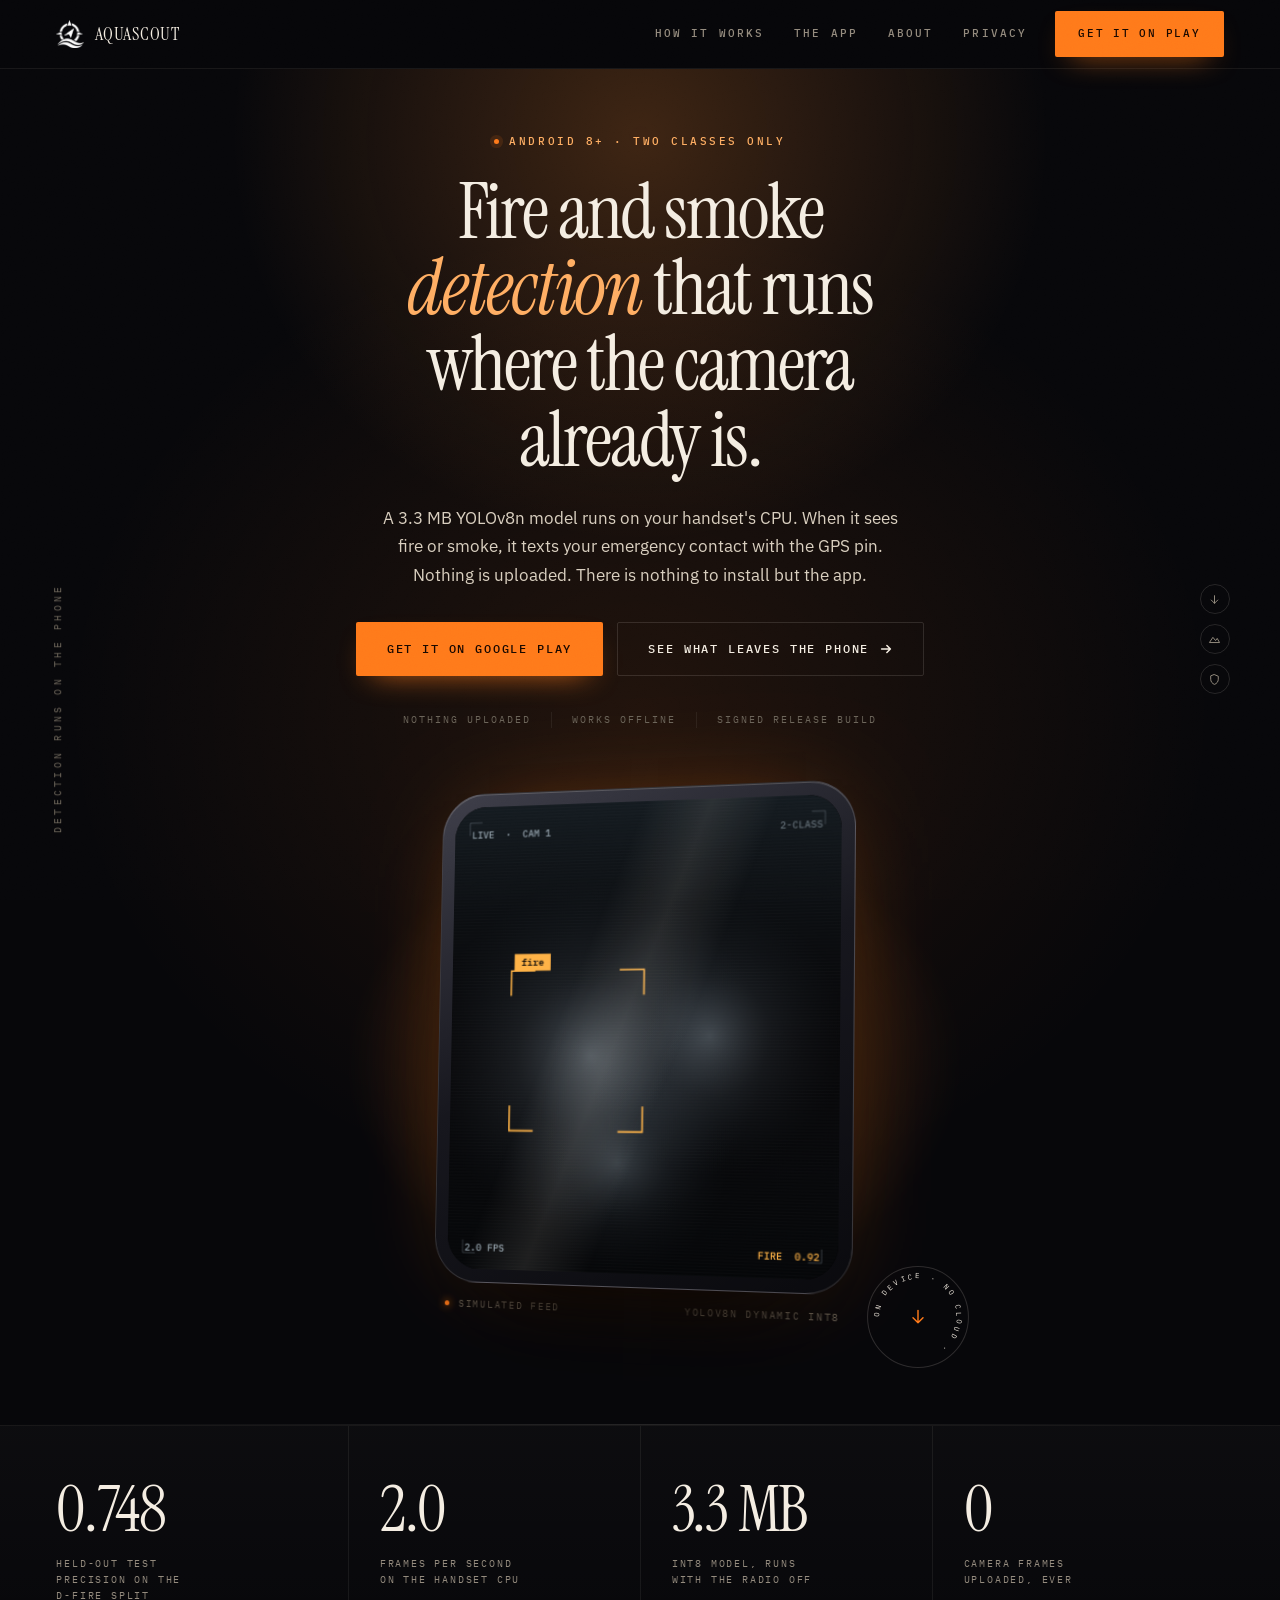
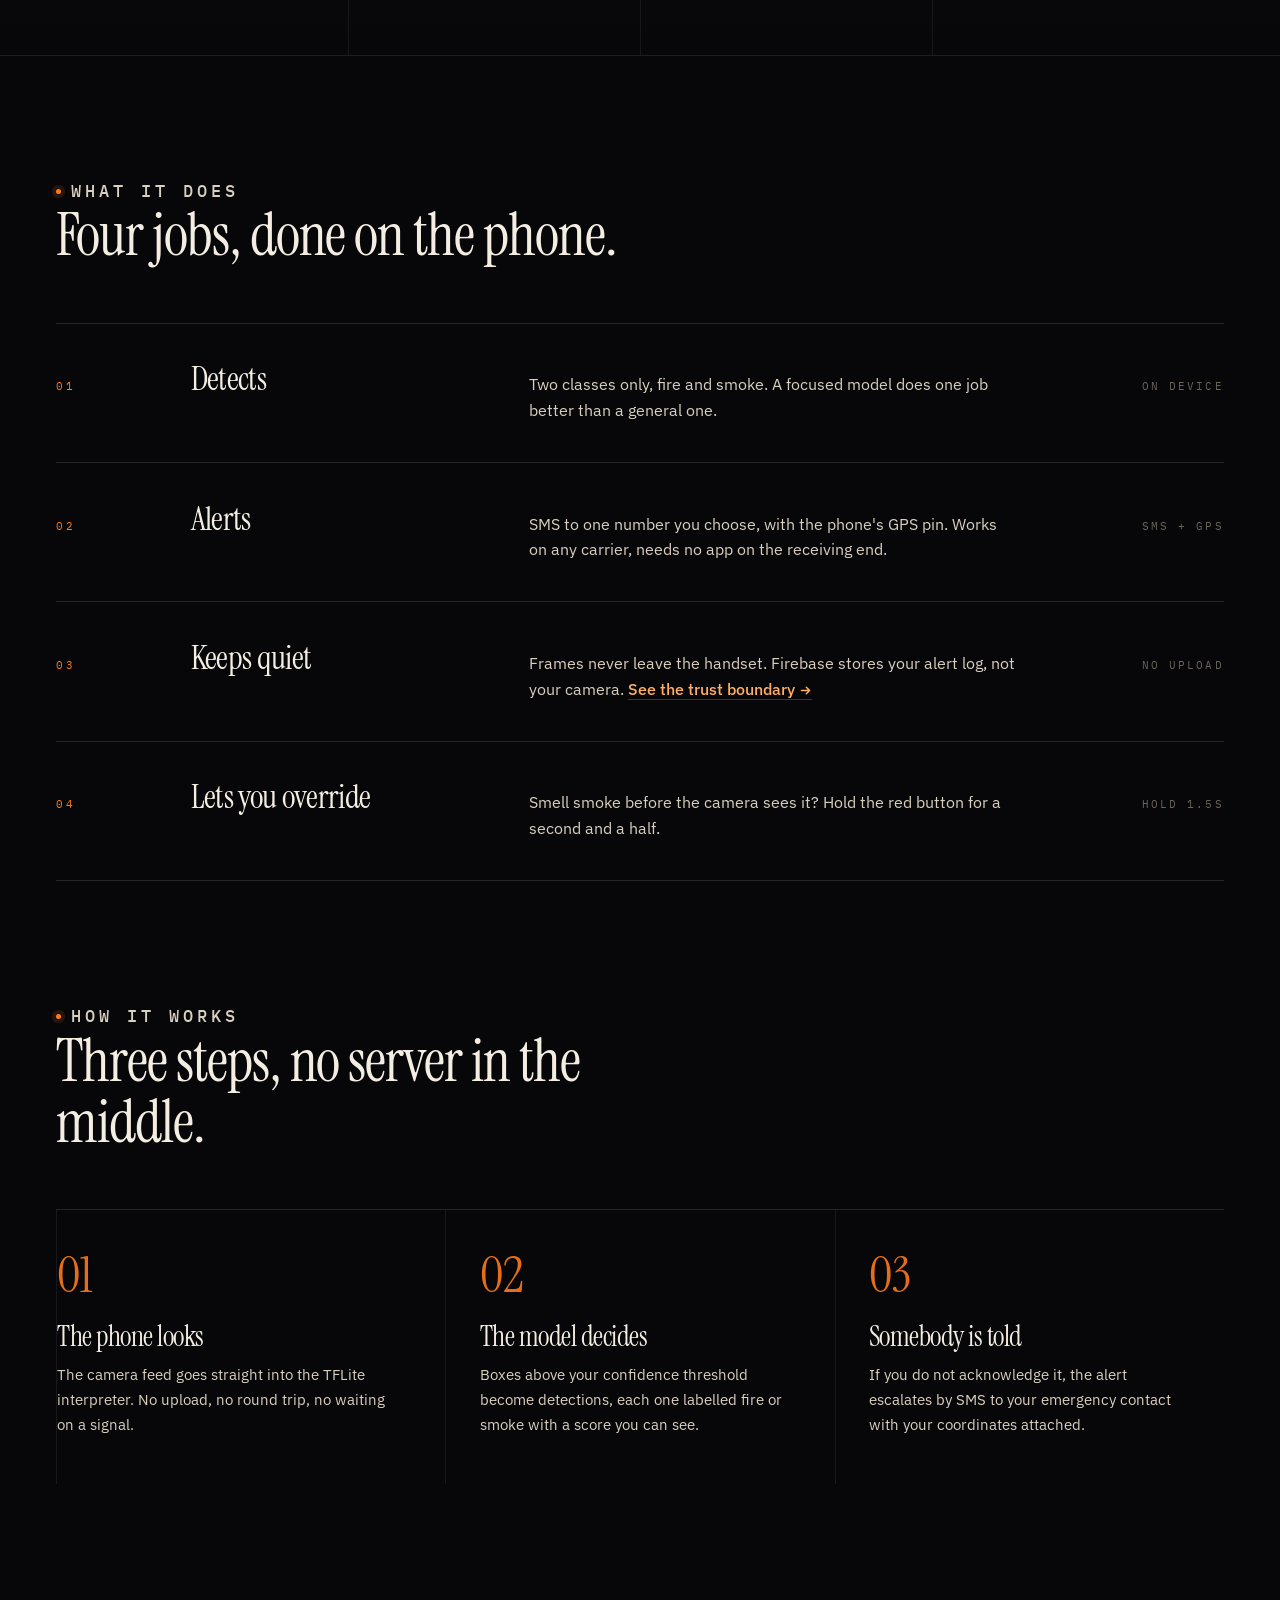
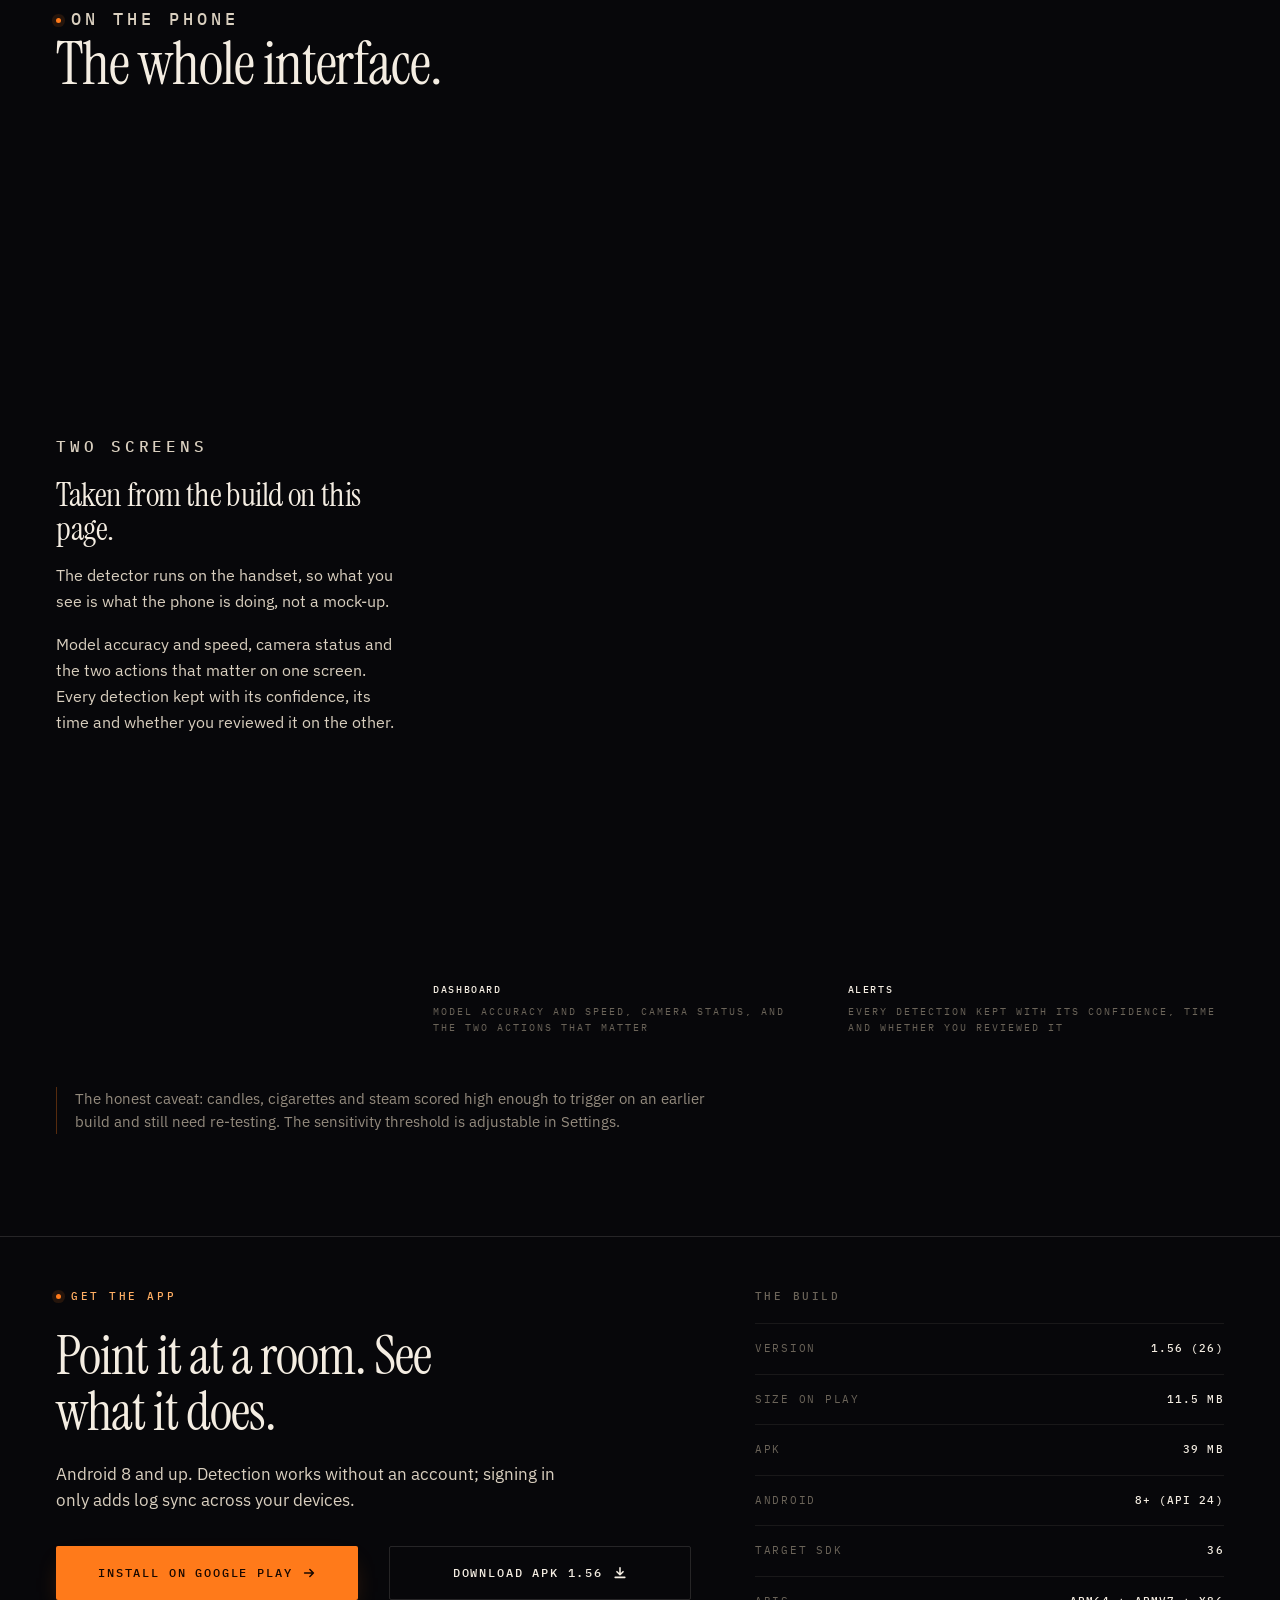
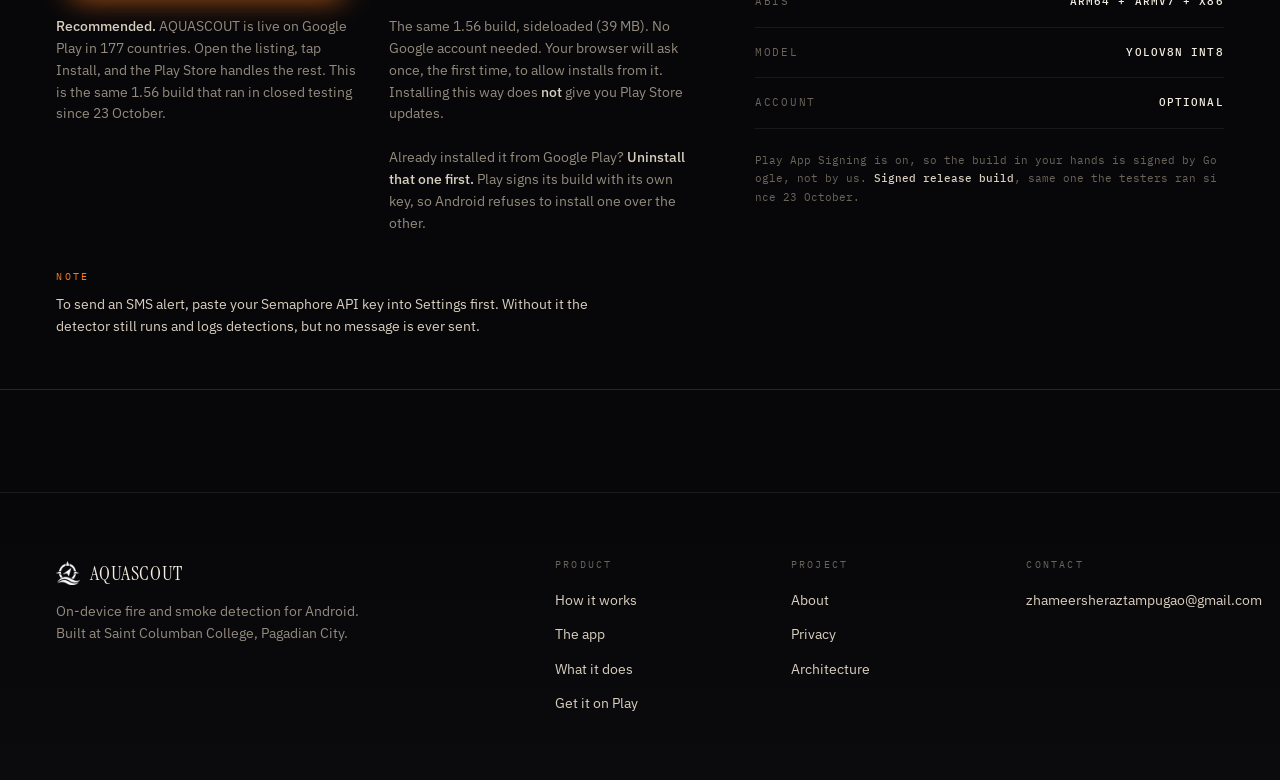
==== commit 8bf01ef9: "Rebuild the site as a wide cinematic plate: serif display, hairline rules, 3D device and phones, no " ====
--- a/index.html
+++ b/index.html
@@ -1,325 +1,403 @@
-<!doctype html>
-<html lang="en">
-<head>
-<meta charset="utf-8" />
-<meta name="viewport" content="width=device-width, initial-scale=1" />
-<title>AQUASCOUT — Fire and smoke detection that runs on your phone</title>
-<meta name="description" content="A custom YOLOv8n model detects fire and smoke on the phone camera at 2.0 frames per second. No image leaves the device. SMS alert with GPS to your emergency contact." />
-<meta name="theme-color" content="#08080A" />
-
-<meta property="og:type" content="website" />
-<meta property="og:site_name" content="AQUASCOUT" />
-<meta property="og:title" content="AQUASCOUT — on-device fire and smoke detection" />
-<meta property="og:description" content="A 3.3 MB YOLOv8n model runs on your handset. When it sees fire or smoke it texts your emergency contact with the GPS pin. Nothing is uploaded." />
-<meta property="og:image" content="/og-image.png" />
-<meta name="twitter:card" content="summary_large_image" />
-<meta name="twitter:image" content="/og-image.png" />
-
-<link rel="icon" type="image/png" sizes="32x32" href="/favicon-32-light.png" media="(prefers-color-scheme: light)" />
-<link rel="icon" type="image/png" sizes="16x16" href="/favicon-16-light.png" media="(prefers-color-scheme: light)" />
-<link rel="icon" type="image/png" sizes="32x32" href="/favicon-32.png" />
-<link rel="icon" type="image/png" sizes="16x16" href="/favicon-16.png" />
-<link rel="apple-touch-icon" sizes="180x180" href="/apple-touch-icon.png" />
-<link rel="manifest" href="/site.webmanifest" />
-<link rel="preconnect" href="https://fonts.googleapis.com" />
-<link rel="preconnect" href="https://fonts.gstatic.com" crossorigin />
-<link href="https://fonts.googleapis.com/css2?family=Bricolage+Grotesque:opsz,wght@12..96,400..800&family=IBM+Plex+Mono:wght@400;500;600&family=IBM+Plex+Sans:wght@300;400;500;600&display=swap" rel="stylesheet" />
-<link rel="stylesheet" href="/style.css" />
-</head>
-<body>
-
-<header class="topbar">
-  <div class="wrap topbar-inner">
-    <a class="brand" href="/" aria-label="AQUASCOUT home">
-      <img class="brand-mark" src="/mark-light.png" alt="" width="30" height="30" />
-      <span class="brand-word">AQUASCOUT</span>
-    </a>
-
-    <nav class="topnav" id="topnav">
-      <a href="#how">How it works</a>
-      <a href="#screens">The app</a>
-      <a href="/about">About</a>
-      <a href="/privacy">Privacy</a>
-    </nav>
-
-    <a class="btn btn-ember" href="https://play.google.com/store/apps/details?id=com.scc.aquascout" target="_blank" rel="noopener">Get it on Play</a>
-
-    <button class="burger" id="burger" aria-label="Menu" aria-expanded="false" aria-controls="topnav">
-      <span></span><span></span>
-    </button>
-  </div>
-</header>
-
-<main>
-
-  <!-- ── HERO ────────────────────────────────────────────── -->
-  <section class="hero">
-    <div class="wrap hero-grid">
-
-      <div class="hero-copy">
-        <p class="kicker reveal" style="--d:0.02s">
-          <span class="tick" aria-hidden="true"></span>
-          Android 8+ &middot; two classes only
-        </p>
-
-        <h1 class="hero-title">
-          <span class="reveal" style="--d:0.08s">Fire and smoke</span>
-          <span class="reveal grad" style="--d:0.14s">detection that runs</span>
-          <span class="reveal" style="--d:0.20s">where the camera</span>
-          <span class="reveal" style="--d:0.26s">already is.</span>
-        </h1>
-
-        <p class="hero-lede reveal" style="--d:0.34s">
-          A 3.3&nbsp;MB YOLOv8n model runs on your handset's CPU. When it sees fire or
-          smoke, it texts your emergency contact with the GPS pin. Nothing is
-          uploaded. There is nothing to install but the app.
-        </p>
-
-        <div class="hero-actions reveal" style="--d:0.42s">
-          <a class="btn btn-ember btn-lg" href="https://play.google.com/store/apps/details?id=com.scc.aquascout" target="_blank" rel="noopener">Get it on Google Play</a>
-          <a class="btn btn-ghost btn-lg" href="/diagrams/aquascout-architecture">
-            See what leaves the phone
-            <svg viewBox="0 0 16 16" width="15" height="15" fill="none" stroke="currentColor" stroke-width="1.8" stroke-linecap="round" stroke-linejoin="round" aria-hidden="true"><path d="M3 8h10M9 4l4 4-4 4"/></svg>
-          </a>
-        </div>
-
-        <ul class="hero-chips reveal" style="--d:0.5s">
-          <li>Nothing uploaded</li>
-          <li>Works offline</li>
-          <li>Signed release build</li>
-        </ul>
-      </div>
-
-      <!-- Signature: a viewfinder that actually detects -->
-      <figure class="hero-rig reveal" style="--d:0.18s">
-        <div class="rig">
-          <canvas id="viewfinder" width="560" height="660" aria-label="Simulated live detection viewfinder"></canvas>
-          <div class="rig-caption">
-            <span>Simulated feed</span>
-            <span class="rig-dot" aria-hidden="true"></span>
-            <span>YOLOv8n dynamic INT8</span>
-          </div>
-        </div>
-        <figcaption>
-          The box and the number are the product. Everything else is the phone you
-          already have.
-        </figcaption>
-      </figure>
-
-    </div>
-  </section>
-
-  <!-- ── WHAT IT DOES ────────────────────────────────────── -->
-  <section id="does" class="does">
-    <div class="wrap">
-      <header class="sec-head reveal">
-        <p class="kicker kicker-mute"><span class="tick" aria-hidden="true"></span> What it does</p>
-        <h2>Four jobs, done on the phone.</h2>
-      </header>
-
-      <dl class="features">
-        <div class="feature reveal" style="--d:0.04s">
-          <div class="feat-ico" aria-hidden="true">
-            <svg viewBox="0 0 24 24" width="21" height="21" fill="none" stroke="currentColor" stroke-width="1.7" stroke-linecap="round" stroke-linejoin="round">
-              <circle cx="12" cy="12" r="3.2"/><circle cx="12" cy="12" r="8"/>
-              <path d="M12 1.5v2.6M12 19.9v2.6M1.5 12h2.6M19.9 12h2.6"/>
-            </svg>
-          </div>
-          <dt>Detects</dt>
-          <dd>Two classes only, fire and smoke. A focused model does one job better than a general one.</dd>
-        </div>
-
-        <div class="feature reveal" style="--d:0.08s">
-          <div class="feat-ico" aria-hidden="true">
-            <svg viewBox="0 0 24 24" width="21" height="21" fill="none" stroke="currentColor" stroke-width="1.7" stroke-linecap="round" stroke-linejoin="round">
-              <path d="M4 4.5h16v11H9l-5 4v-15z"/><path d="M8.5 9h7M8.5 12h4"/>
-            </svg>
-          </div>
-          <dt>Alerts</dt>
-          <dd>SMS to one number you choose, with the phone's GPS pin. Works on any carrier, needs no app on the receiving end.</dd>
-        </div>
-
-        <div class="feature reveal" style="--d:0.12s">
-          <div class="feat-ico" aria-hidden="true">
-            <svg viewBox="0 0 24 24" width="21" height="21" fill="none" stroke="currentColor" stroke-width="1.7" stroke-linecap="round" stroke-linejoin="round">
-              <path d="M12 2.5l7.5 3v5.6c0 4.6-3.1 8.4-7.5 9.9-4.4-1.5-7.5-5.3-7.5-9.9V5.5l7.5-3z"/>
-              <path d="M8.8 12.2l2.2 2.2 4.2-4.4"/>
-            </svg>
-          </div>
-          <dt>Keeps quiet</dt>
-          <dd>
-            Frames never leave the handset. Firebase stores your alert log, not
-            your camera.
-            <a href="/diagrams/aquascout-architecture">
-              See the trust boundary
-              <svg viewBox="0 0 16 16" width="13" height="13" fill="none" stroke="currentColor" stroke-width="1.8" stroke-linecap="round" stroke-linejoin="round" aria-hidden="true"><path d="M3 8h10M9 4l4 4-4 4"/></svg>
-            </a>
-          </dd>
-        </div>
-
-        <div class="feature reveal" style="--d:0.16s">
-          <div class="feat-ico" aria-hidden="true">
-            <svg viewBox="0 0 24 24" width="21" height="21" fill="none" stroke="currentColor" stroke-width="1.7" stroke-linecap="round" stroke-linejoin="round">
-              <path d="M12 3.2l2.6 5.5 6 .8-4.4 4.2 1.1 6-5.3-2.9-5.3 2.9 1.1-6L3.4 9.5l6-.8L12 3.2z"/>
-            </svg>
-          </div>
-          <dt>Lets you override</dt>
-          <dd>Smell smoke before the camera sees it? Hold the red button for a second and a half.</dd>
-        </div>
-      </dl>
-    </div>
-  </section>
-
-  <!-- ── HOW IT WORKS ────────────────────────────────────── -->
-  <section id="how" class="how">
-    <div class="wrap">
-      <header class="sec-head reveal">
-        <p class="kicker kicker-mute"><span class="tick" aria-hidden="true"></span> How it works</p>
-        <h2>Three steps, no server in the middle.</h2>
-      </header>
-
-      <ol class="steps">
-        <li class="step reveal" style="--d:0.04s">
-          <span class="step-n">STEP 01</span>
-          <h3>The phone looks</h3>
-          <p>The camera feed goes straight into the TFLite interpreter. No upload, no round trip, no waiting on a signal.</p>
-        </li>
-        <li class="step reveal" style="--d:0.10s">
-          <span class="step-n">STEP 02</span>
-          <h3>The model decides</h3>
-          <p>Boxes above your confidence threshold become detections, each one labelled fire or smoke with a score you can see.</p>
-        </li>
-        <li class="step reveal" style="--d:0.16s">
-          <span class="step-n">STEP 03</span>
-          <h3>Somebody is told</h3>
-          <p>If you do not acknowledge it, the alert escalates by SMS to your emergency contact with your coordinates attached.</p>
-        </li>
-      </ol>
-    </div>
-  </section>
-
-  <!-- ── APP SCREENS ─────────────────────────────────────── -->
-  <section id="screens" class="screens">
-    <div class="wrap">
-      <header class="sec-head reveal">
-        <p class="kicker kicker-mute"><span class="tick" aria-hidden="true"></span> On the phone</p>
-        <h2>The whole interface.</h2>
-        <p>
-          Two screens, taken from the build on this page. The detector runs on
-          the handset, so what you see is what the phone is doing, not a mock-up.
-        </p>
-      </header>
-
-      <div class="screen-grid">
-        <figure class="phone-shot reveal" style="--d:0.04s">
-          <div class="phone-shell">
-            <img src="/app-dashboard.png" alt="AQUASCOUT dashboard showing model accuracy, frame rate, camera status and the live detect button" width="864" height="1920" loading="lazy" />
-          </div>
-          <figcaption class="shot-cap">
-            <b>Dashboard</b>
-            Model accuracy and speed, camera status, and the two actions that matter
-          </figcaption>
-        </figure>
-
-        <figure class="phone-shot reveal" style="--d:0.12s">
-          <div class="phone-shell">
-            <img src="/app-alerts.png" alt="AQUASCOUT alerts list showing detected fire and smoke events with confidence scores and timestamps" width="864" height="1920" loading="lazy" />
-          </div>
-          <figcaption class="shot-cap">
-            <b>Alerts</b>
-            Every detection kept with its confidence, time and whether you reviewed it
-          </figcaption>
-        </figure>
-      </div>
-
-      <p class="measure-foot reveal">
-        The honest caveat: candles, cigarettes and steam scored high enough to
-        trigger on an earlier build and still need re-testing. The sensitivity
-        threshold is adjustable in Settings.
-      </p>
-    </div>
-  </section>
-
-  <!-- ── GET ─────────────────────────────────────────────── -->
-  <section id="get" class="get">
-    <div class="wrap">
-      <div class="get-card reveal">
-        <p class="kicker"><span class="tick" aria-hidden="true"></span> Get the app</p>
-        <h2>Point it at a room. See what it does.</h2>
-        <p class="get-lede">
-          Android 8 and up. Detection works without an account; signing in only
-          adds log sync across your devices.
-        </p>
-
-        <div class="get-ways">
-          <div class="way">
-            <a class="btn btn-ember btn-lg" href="https://play.google.com/store/apps/details?id=com.scc.aquascout" target="_blank" rel="noopener">
-              Install on Google Play
-              <svg viewBox="0 0 16 16" width="15" height="15" fill="none" stroke="currentColor" stroke-width="1.8" stroke-linecap="round" stroke-linejoin="round" aria-hidden="true"><path d="M3 8h10M9 4l4 4-4 4"/></svg>
-            </a>
-            <p class="way-note">
-              <b>Recommended.</b> AQUASCOUT is live on Google Play in 177
-              countries. Open the listing, tap Install, and the Play Store
-              handles the rest. This is the same 1.56 build that ran in closed
-              testing since 23 October.
-            </p>
-          </div>
-
-          <div class="way">
-            <a class="btn btn-ghost btn-lg" href="/AQUASCOUT-1.56.apk" download>
-              Download APK 1.56
-              <svg viewBox="0 0 16 16" width="15" height="15" fill="none" stroke="currentColor" stroke-width="1.8" stroke-linecap="round" stroke-linejoin="round" aria-hidden="true"><path d="M8 2v8M4.5 6.5L8 10l3.5-3.5M2.5 13h11"/></svg>
-            </a>
-            <p class="way-note">
-              The same 1.56 build, sideloaded (39 MB). No
-              Google account needed. Your browser will ask once, the first
-              time, to allow installs from it. Installing this way does
-              <b>not</b> give you Play Store updates.
-              <br><br>
-              Already installed it from Google Play? <b>Uninstall that one
-              first.</b> Play signs its build with its own key, so Android
-              refuses to install one over the other.
-            </p>
-          </div>
-        </div>
-
-        <ul class="get-facts">
-          <li><b>11.5 MB</b> on Play</li>
-          <li><b>v1.56</b> (26)</li>
-          <li><b>Android 8+</b> (API 24)</li>
-          <li><b>arm64 + armv7 + x86</b></li>
-        </ul>
-
-        <p class="play-note">
-          To send an SMS alert, paste your Semaphore API key into Settings
-          first. Without it the detector still runs and logs detections, but no
-          message is ever sent.
-        </p>
-      </div>
-    </div>
-  </section>
-
-</main>
-
-<footer class="foot">
-  <div class="wrap foot-inner">
-    <div class="foot-l">
-      <span class="foot-brand"><img src="/mark-light.png" alt="" width="22" height="22" /> AQUASCOUT</span>
-      <span class="foot-sub">On-device fire and smoke detection for Android. Built at Saint Columban College, Pagadian City.</span>
-    </div>
-    <nav class="foot-nav">
-      <a href="#how">How it works</a>
-      <a href="#screens">The app</a>
-      <a href="/about">About</a>
-      <a href="/privacy">Privacy</a>
-      <a href="/diagrams/aquascout-architecture">Architecture</a>
-      <a href="#get">Download</a>
-      <a href="mailto:zhameersheraztampugao@gmail.com">Contact</a>
-    </nav>
-  </div>
-</footer>
-
-<script src="/nav.js"></script>
-<script src="/viewfinder.js"></script>
-</body>
-</html>+<!doctype html>
+<html lang="en">
+<head>
+<meta charset="utf-8" />
+<meta name="viewport" content="width=device-width, initial-scale=1" />
+<title>AQUASCOUT — Fire and smoke detection that runs on your phone</title>
+<meta name="description" content="A custom YOLOv8n model detects fire and smoke on the phone camera at 2.0 frames per second. No image leaves the device. SMS alert with GPS to your emergency contact." />
+<meta name="theme-color" content="#07070A" />
+
+<meta property="og:type" content="website" />
+<meta property="og:site_name" content="AQUASCOUT" />
+<meta property="og:title" content="AQUASCOUT — on-device fire and smoke detection" />
+<meta property="og:description" content="A 3.3 MB YOLOv8n model runs on your handset. When it sees fire or smoke it texts your emergency contact with the GPS pin. Nothing is uploaded." />
+<meta property="og:image" content="/og-image.png" />
+<meta name="twitter:card" content="summary_large_image" />
+<meta name="twitter:image" content="/og-image.png" />
+
+<link rel="icon" type="image/png" sizes="32x32" href="/favicon-32-light.png" media="(prefers-color-scheme: light)" />
+<link rel="icon" type="image/png" sizes="16x16" href="/favicon-16-light.png" media="(prefers-color-scheme: light)" />
+<link rel="icon" type="image/png" sizes="32x32" href="/favicon-32.png" />
+<link rel="icon" type="image/png" sizes="16x16" href="/favicon-16.png" />
+<link rel="apple-touch-icon" sizes="180x180" href="/apple-touch-icon.png" />
+<link rel="manifest" href="/site.webmanifest" />
+<link rel="preconnect" href="https://fonts.googleapis.com" />
+<link rel="preconnect" href="https://fonts.gstatic.com" crossorigin />
+<link href="https://fonts.googleapis.com/css2?family=IBM+Plex+Mono:wght@400;500&family=IBM+Plex+Sans:wght@300;400;500;600&family=Instrument+Serif:ital@0;1&display=swap" rel="stylesheet" />
+<link rel="stylesheet" href="/style.css" />
+</head>
+<body>
+
+<header class="topbar">
+  <div class="wrap topbar-inner">
+    <a class="brand" href="/" aria-label="AQUASCOUT home">
+      <img class="brand-mark" src="/mark-light.png" alt="" width="28" height="28" />
+      <span class="brand-word">AQUASCOUT</span>
+    </a>
+
+    <nav class="topnav" id="topnav">
+      <a href="#how">How it works</a>
+      <a href="#screens">The app</a>
+      <a href="/about">About</a>
+      <a href="/privacy">Privacy</a>
+    </nav>
+
+    <a class="btn btn-ember" href="https://play.google.com/store/apps/details?id=com.scc.aquascout" target="_blank" rel="noopener">Get it on Play</a>
+
+    <button class="burger" id="burger" aria-label="Menu" aria-expanded="false" aria-controls="topnav">
+      <span></span><span></span>
+    </button>
+  </div>
+</header>
+
+<main>
+
+  <!-- ── HERO ────────────────────────────────────────────── -->
+  <section class="hero">
+    <span class="hero-rail" aria-hidden="true">Detection runs on the phone</span>
+
+    <div class="hero-dots">
+      <a href="https://play.google.com/store/apps/details?id=com.scc.aquascout" target="_blank" rel="noopener" aria-label="Get it on Google Play">
+        <svg viewBox="0 0 24 24" fill="none" stroke="currentColor" stroke-width="1.8" stroke-linecap="round" stroke-linejoin="round" aria-hidden="true"><path d="M12 5v14M6 13l6 6 6-6"/></svg>
+      </a>
+      <a href="/diagrams/aquascout-architecture" aria-label="Architecture diagram">
+        <svg viewBox="0 0 24 24" fill="none" stroke="currentColor" stroke-width="1.8" stroke-linecap="round" stroke-linejoin="round" aria-hidden="true"><path d="M3 17l6-9 5 6 3-4 4 7z"/></svg>
+      </a>
+      <a href="/privacy" aria-label="Privacy">
+        <svg viewBox="0 0 24 24" fill="none" stroke="currentColor" stroke-width="1.8" stroke-linecap="round" stroke-linejoin="round" aria-hidden="true"><path d="M12 3l7 3v5.5c0 4.5-3 8.2-7 9.5-4-1.3-7-5-7-9.5V6z"/></svg>
+      </a>
+    </div>
+
+    <div class="wrap hero-inner">
+      <p class="kicker reveal" style="--d:0.02s">
+        <span class="tick" aria-hidden="true"></span>
+        Android 8+ &middot; two classes only
+      </p>
+
+      <h1 class="hero-title">
+        <span class="reveal" style="--d:0.08s">Fire and smoke</span>
+        <span class="reveal" style="--d:0.14s"><em>detection</em> that runs</span>
+        <span class="reveal" style="--d:0.20s">where the camera already is.</span>
+      </h1>
+
+      <p class="hero-lede reveal" style="--d:0.28s">
+        A 3.3&nbsp;MB YOLOv8n model runs on your handset's CPU. When it sees fire or
+        smoke, it texts your emergency contact with the GPS pin. Nothing is
+        uploaded. There is nothing to install but the app.
+      </p>
+
+      <div class="hero-actions reveal" style="--d:0.34s">
+        <a class="btn btn-ember btn-lg" href="https://play.google.com/store/apps/details?id=com.scc.aquascout" target="_blank" rel="noopener">Get it on Google Play</a>
+        <a class="btn btn-line btn-lg" href="/diagrams/aquascout-architecture">
+          See what leaves the phone
+          <svg viewBox="0 0 16 16" width="14" height="14" fill="none" stroke="currentColor" stroke-width="1.8" stroke-linecap="round" stroke-linejoin="round" aria-hidden="true"><path d="M3 8h10M9 4l4 4-4 4"/></svg>
+        </a>
+      </div>
+
+      <ul class="hero-chips reveal" style="--d:0.42s">
+        <li>Nothing uploaded</li>
+        <li>Works offline</li>
+        <li>Signed release build</li>
+      </ul>
+    </div>
+
+    <figure class="hero-stage reveal" style="--d:0.3s">
+      <div class="device" id="device">
+        <div class="device-inner">
+          <div class="device-shell">
+            <div class="device-screen">
+              <canvas id="viewfinder" width="560" height="660" aria-label="Simulated live detection viewfinder"></canvas>
+            </div>
+          </div>
+          <div class="device-bar">
+            <span class="device-dot" aria-hidden="true"></span>
+            <span>Simulated feed</span>
+            <span>YOLOv8n dynamic INT8</span>
+          </div>
+        </div>
+      </div>
+
+      <a class="scroll-badge" href="#does" aria-label="Scroll to what it does">
+        <svg viewBox="0 0 100 100" aria-hidden="true">
+          <defs>
+            <path id="badgeRing" d="M50,50 m-37,0 a37,37 0 1,1 74,0 a37,37 0 1,1 -74,0"></path>
+          </defs>
+          <circle cx="50" cy="50" r="48.5" fill="none" stroke="rgba(244,237,226,.16)" stroke-width="1"></circle>
+          <text fill="currentColor" font-size="7" letter-spacing="3.1" font-family="IBM Plex Mono, monospace">
+            <textPath href="#badgeRing" startOffset="0">ON DEVICE &middot; NO CLOUD &middot; </textPath>
+          </text>
+        </svg>
+        <span class="arrow" aria-hidden="true">
+          <svg viewBox="0 0 24 24" fill="none" stroke="currentColor" stroke-width="1.7" stroke-linecap="round" stroke-linejoin="round"><path d="M12 4v15M6 13l6 6 6-6"/></svg>
+        </span>
+      </a>
+
+      <figcaption class="sr-only">
+        The box and the number are the product. Everything else is the phone you already have.
+      </figcaption>
+    </figure>
+  </section>
+
+  <!-- ── SPEC BAND ────────────────────────────────────────── -->
+  <section class="strip">
+    <div class="wrap strip-grid">
+      <div class="stat reveal" style="--d:0.02s">
+        <b>0.748</b>
+        <span>held-out test precision on the D-Fire split</span>
+      </div>
+      <div class="stat reveal" style="--d:0.06s">
+        <b>2.0</b>
+        <span>frames per second on the handset CPU</span>
+      </div>
+      <div class="stat reveal" style="--d:0.1s">
+        <b>3.3 MB</b>
+        <span>INT8 model, runs with the radio off</span>
+      </div>
+      <div class="stat reveal" style="--d:0.14s">
+        <b>0</b>
+        <span>camera frames uploaded, ever</span>
+      </div>
+    </div>
+  </section>
+
+  <!-- ── WHAT IT DOES ─────────────────────────────────────── -->
+  <section id="does" class="does">
+    <div class="wrap">
+      <header class="sec-head reveal">
+        <p class="kicker kicker-mute"><span class="tick" aria-hidden="true"></span> What it does</p>
+        <h2>Four jobs, done on the phone.</h2>
+      </header>
+
+      <ol class="jobs">
+        <li class="job reveal" style="--d:0.04s">
+          <span class="job-n">01</span>
+          <h3>Detects</h3>
+          <p>Two classes only, fire and smoke. A focused model does one job better than a general one.</p>
+          <span class="job-tag">ON DEVICE</span>
+        </li>
+
+        <li class="job reveal" style="--d:0.08s">
+          <span class="job-n">02</span>
+          <h3>Alerts</h3>
+          <p>SMS to one number you choose, with the phone's GPS pin. Works on any carrier, needs no app on the receiving end.</p>
+          <span class="job-tag">SMS + GPS</span>
+        </li>
+
+        <li class="job reveal" style="--d:0.12s">
+          <span class="job-n">03</span>
+          <h3>Keeps quiet</h3>
+          <p>
+            Frames never leave the handset. Firebase stores your alert log, not
+            your camera.
+            <a href="/diagrams/aquascout-architecture">
+              See the trust boundary
+              <svg viewBox="0 0 16 16" width="13" height="13" fill="none" stroke="currentColor" stroke-width="1.8" stroke-linecap="round" stroke-linejoin="round" aria-hidden="true"><path d="M3 8h10M9 4l4 4-4 4"/></svg>
+            </a>
+          </p>
+          <span class="job-tag">NO UPLOAD</span>
+        </li>
+
+        <li class="job reveal" style="--d:0.16s">
+          <span class="job-n">04</span>
+          <h3>Lets you override</h3>
+          <p>Smell smoke before the camera sees it? Hold the red button for a second and a half.</p>
+          <span class="job-tag">HOLD 1.5s</span>
+        </li>
+      </ol>
+    </div>
+  </section>
+
+  <!-- ── HOW IT WORKS ─────────────────────────────────────── -->
+  <section id="how" class="how">
+    <div class="wrap">
+      <header class="sec-head reveal">
+        <p class="kicker kicker-mute"><span class="tick" aria-hidden="true"></span> How it works</p>
+        <h2>Three steps, no server in the middle.</h2>
+      </header>
+
+      <ol class="steps">
+        <li class="step reveal" style="--d:0.04s">
+          <span class="step-n">01</span>
+          <h3>The phone looks</h3>
+          <p>The camera feed goes straight into the TFLite interpreter. No upload, no round trip, no waiting on a signal.</p>
+        </li>
+        <li class="step reveal" style="--d:0.1s">
+          <span class="step-n">02</span>
+          <h3>The model decides</h3>
+          <p>Boxes above your confidence threshold become detections, each one labelled fire or smoke with a score you can see.</p>
+        </li>
+        <li class="step reveal" style="--d:0.16s">
+          <span class="step-n">03</span>
+          <h3>Somebody is told</h3>
+          <p>If you do not acknowledge it, the alert escalates by SMS to your emergency contact with your coordinates attached.</p>
+        </li>
+      </ol>
+    </div>
+  </section>
+
+  <!-- ── APP SCREENS ──────────────────────────────────────── -->
+  <section id="screens" class="screens">
+    <div class="wrap">
+      <header class="sec-head reveal">
+        <p class="kicker kicker-mute"><span class="tick" aria-hidden="true"></span> On the phone</p>
+        <h2>The whole interface.</h2>
+      </header>
+
+      <div class="shots">
+        <div class="shots-copy reveal" style="--d:0.04s">
+          <p class="kicker kicker-mute">Two screens</p>
+          <h3>Taken from the build on this page.</h3>
+          <p>
+            The detector runs on the handset, so what you see is what the phone is
+            doing, not a mock-up.
+          </p>
+          <p>
+            Model accuracy and speed, camera status and the two actions that matter
+            on one screen. Every detection kept with its confidence, its time and
+            whether you reviewed it on the other.
+          </p>
+        </div>
+
+        <figure class="shot reveal" style="--d:0.1s">
+          <div class="phone-shell">
+            <img src="/app-dashboard.png" alt="AQUASCOUT dashboard showing model accuracy, frame rate, camera status and the live detect button" width="864" height="1920" loading="lazy" />
+          </div>
+          <figcaption class="shot-cap">
+            <b>Dashboard</b>
+            Model accuracy and speed, camera status, and the two actions that matter
+          </figcaption>
+        </figure>
+
+        <figure class="shot reveal" style="--d:0.16s">
+          <div class="phone-shell">
+            <img src="/app-alerts.png" alt="AQUASCOUT alerts list showing detected fire and smoke events with confidence scores and timestamps" width="864" height="1920" loading="lazy" />
+          </div>
+          <figcaption class="shot-cap">
+            <b>Alerts</b>
+            Every detection kept with its confidence, time and whether you reviewed it
+          </figcaption>
+        </figure>
+      </div>
+
+      <p class="measure-foot reveal">
+        The honest caveat: candles, cigarettes and steam scored high enough to
+        trigger on an earlier build and still need re-testing. The sensitivity
+        threshold is adjustable in Settings.
+      </p>
+    </div>
+  </section>
+
+  <!-- ── GET ──────────────────────────────────────────────── -->
+  <section id="get" class="get">
+    <div class="wrap get-panel">
+      <div class="reveal">
+        <p class="kicker"><span class="tick" aria-hidden="true"></span> Get the app</p>
+        <h2>Point it at a room. See what it does.</h2>
+        <p class="get-lede">
+          Android 8 and up. Detection works without an account; signing in only
+          adds log sync across your devices.
+        </p>
+
+        <div class="get-ways">
+          <div class="way">
+            <a class="btn btn-ember btn-lg" href="https://play.google.com/store/apps/details?id=com.scc.aquascout" target="_blank" rel="noopener">
+              Install on Google Play
+              <svg viewBox="0 0 16 16" width="14" height="14" fill="none" stroke="currentColor" stroke-width="1.8" stroke-linecap="round" stroke-linejoin="round" aria-hidden="true"><path d="M3 8h10M9 4l4 4-4 4"/></svg>
+            </a>
+            <p class="way-note">
+              <b>Recommended.</b> AQUASCOUT is live on Google Play in 177
+              countries. Open the listing, tap Install, and the Play Store
+              handles the rest. This is the same 1.56 build that ran in closed
+              testing since 23 October.
+            </p>
+          </div>
+
+          <div class="way">
+            <a class="btn btn-line btn-lg" href="/AQUASCOUT-1.56.apk" download>
+              Download APK 1.56
+              <svg viewBox="0 0 16 16" width="14" height="14" fill="none" stroke="currentColor" stroke-width="1.8" stroke-linecap="round" stroke-linejoin="round" aria-hidden="true"><path d="M8 2v8M4.5 6.5L8 10l3.5-3.5M2.5 13h11"/></svg>
+            </a>
+            <p class="way-note">
+              The same 1.56 build, sideloaded (39 MB). No
+              Google account needed. Your browser will ask once, the first
+              time, to allow installs from it. Installing this way does
+              <b>not</b> give you Play Store updates.
+              <br><br>
+              Already installed it from Google Play? <b>Uninstall that one
+              first.</b> Play signs its build with its own key, so Android
+              refuses to install one over the other.
+            </p>
+          </div>
+        </div>
+
+        <p class="play-note">
+          To send an SMS alert, paste your Semaphore API key into Settings
+          first. Without it the detector still runs and logs detections, but no
+          message is ever sent.
+        </p>
+      </div>
+
+      <div class="reveal" style="--d:0.08s">
+        <p class="kicker kicker-mute" style="margin-bottom:18px">The build</p>
+        <ul class="get-facts">
+          <li><span>Version</span> <b>1.56 (26)</b></li>
+          <li><span>Size on Play</span> <b>11.5 MB</b></li>
+          <li><span>APK</span> <b>39 MB</b></li>
+          <li><span>Android</span> <b>8+ (API 24)</b></li>
+          <li><span>Target SDK</span> <b>36</b></li>
+          <li><span>ABIs</span> <b>arm64 + armv7 + x86</b></li>
+          <li><span>Model</span> <b>YOLOv8n INT8</b></li>
+          <li><span>Account</span> <b>Optional</b></li>
+        </ul>
+
+        <p class="sha">
+          Play App Signing is on, so the build in your hands is signed by Google,
+          not by us. <b>Signed release build</b>, same one the testers ran since
+          23 October.
+        </p>
+      </div>
+    </div>
+  </section>
+
+</main>
+
+<footer class="foot">
+  <div class="wrap foot-inner">
+    <div class="foot-l">
+      <span class="foot-brand"><img src="/mark-light.png" alt="" width="24" height="24" /> AQUASCOUT</span>
+      <span class="foot-sub">On-device fire and smoke detection for Android. Built at Saint Columban College, Pagadian City.</span>
+    </div>
+
+    <div>
+      <p class="foot-h">Product</p>
+      <nav class="foot-nav">
+        <a href="#how">How it works</a>
+        <a href="#screens">The app</a>
+        <a href="#does">What it does</a>
+        <a href="#get">Get it on Play</a>
+      </nav>
+    </div>
+
+    <div>
+      <p class="foot-h">Project</p>
+      <nav class="foot-nav">
+        <a href="/about">About</a>
+        <a href="/privacy">Privacy</a>
+        <a href="/diagrams/aquascout-architecture">Architecture</a>
+      </nav>
+    </div>
+
+    <div>
+      <p class="foot-h">Contact</p>
+      <nav class="foot-nav">
+        <a class="foot-mail" href="mailto:zhameersheraztampugao@gmail.com">zhameersheraztampugao@gmail.com</a>
+      </nav>
+    </div>
+  </div>
+</footer>
+
+<script src="/nav.js"></script>
+<script src="/motion.js"></script>
+<script src="/viewfinder.js"></script>
+</body>
+</html>
--- a/style.css
+++ b/style.css
@@ -1,57 +1,40 @@
 /* ============================================================
-   AQUASCOUT — dark ember theme
+   AQUASCOUT — cinematic craft theme
    ------------------------------------------------------------
-   --ink is the dark surface and --ground is the light one, so
-   text is coloured with --ground. The names read backwards.
-   That inversion is load-bearing and predates this file. Do not
-   "fix" it. New markup should use the semantic tokens above.
+   Dark warm ground, hairline rules, one ember accent, a display
+   serif for the big words and a mono for the small ones. Layout
+   is built to fill a 1560px canvas: every band uses the width
+   instead of parking copy in a narrow column and leaving the rest
+   empty. Cards are replaced by rules, numerals and rules, so the
+   page reads like a printed plate rather than a grid of tiles.
    ============================================================ */
 
 :root{
-  /* Semantic tokens — use these in new markup */
-  --bg:        #08080A;
-  --bg-raise:  #0E0E13;
-  --bg-card:   #131319;
-  --bg-card-2: #17171E;
-  --line:        rgba(255,255,255,.085);
-  --line-strong: rgba(255,255,255,.16);
-  --text:   #F4F4F7;
-  --text-2: #A6A6B2;
-  --text-3: #74747F;
+  --ink:      #07070A;
+  --ink-2:    #0B0B10;
+  --panel:    #101017;
+  --panel-2:  #14141C;
+
+  --cream:    #F4EDE2;
+  --cream-2:  #D9CFBF;
+  --muted:    #948B7E;
+  --faint:    #6B6459;
 
   --ember:      #FF7A1A;
-  --ember-lo:   #E2570A;
-  --ember-hi:   #FFB347;
-  --ember-soft: rgba(255,122,26,.13);
-  --ember-line: rgba(255,122,26,.34);
-
-  --green: #34D399;
-
-  /* Inherited from the pre-rewrite palette. Roles unchanged. */
-  --ground:     #F4F4F7;   /* light surface  -> used as TEXT on dark */
-  --surface:    #0E0E13;
-  --surface-2:  #131319;
-  --ink:        #08080A;   /* dark surface   -> used as BACKGROUND */
-  --ink-soft:   #A6A6B2;
-  --ink-faint:  #74747F;
-  --rule:       rgba(255,255,255,.14);
-  --rule-soft:  rgba(255,255,255,.07);
-
-  --signal:      #FF7A1A;
-  --signal-dim:  #FFB347;
-
-  --feed:        #08080A;
-  --feed-line:   rgba(255,255,255,.09);
-  --feed-text:   #A6A6B2;
-
+  --ember-hi:   #FFAE63;
+  --ember-soft: rgba(255,122,26,.12);
+  --ember-line: rgba(255,122,26,.32);
+
+  --hair:   rgba(244,237,226,.13);
+  --hair-2: rgba(244,237,226,.07);
+
+  --disp: "Instrument Serif", "Times New Roman", Georgia, serif;
+  --sans: "IBM Plex Sans", system-ui, -apple-system, "Segoe UI", sans-serif;
   --mono: "IBM Plex Mono", ui-monospace, SFMono-Regular, Menlo, monospace;
-  --sans: "IBM Plex Sans", system-ui, -apple-system, "Segoe UI", sans-serif;
-  --disp: "Bricolage Grotesque", var(--sans);
-
-  --gut: clamp(20px, 5vw, 56px);
-  --maxw: 1200px;
-  --r: 10px;
-  --r-sm: 6px;
+
+  --maxw: 1560px;
+  --gut:  clamp(20px, 4.4vw, 72px);
+  --band: clamp(72px, 8vw, 140px);
 }
 
 *,*::before,*::after{ box-sizing:border-box; }
@@ -61,8 +44,8 @@
 
 body{
   margin:0;
-  background:var(--bg);
-  color:var(--text);
+  background:var(--ink);
+  color:var(--cream);
   font-family:var(--sans);
   font-size:16px;
   line-height:1.6;
@@ -71,6 +54,18 @@
   -webkit-font-smoothing:antialiased;
 }
 
+/* Paper grain. One flat overlay over the whole page; it kills the
+   plastic look of pure gradients and is what makes the dark read as
+   printed stock rather than a screen. */
+body::after{
+  content:"";
+  position:fixed; inset:0; z-index:200;
+  pointer-events:none;
+  opacity:.05;
+  mix-blend-mode:overlay;
+  background-image:url("data:image/svg+xml;utf8,<svg xmlns='http://www.w3.org/2000/svg' width='180' height='180'><filter id='n'><feTurbulence type='fractalNoise' baseFrequency='.85' numOctaves='3' stitchTiles='stitch'/><feColorMatrix type='saturate' values='0'/></filter><rect width='180' height='180' filter='url(%23n)'/></svg>");
+}
+
 img{ max-width:100%; display:block; }
 a{ color:inherit; }
 
@@ -84,14 +79,14 @@
 :where(a,button,input,[tabindex]):focus-visible{
   outline:2px solid var(--ember);
   outline-offset:3px;
-  border-radius:3px;
+  border-radius:2px;
 }
 
 h1,h2,h3,h4{
   font-family:var(--disp);
-  font-weight:800;
-  letter-spacing:-.02em;
-  line-height:1.05;
+  font-weight:400;
+  letter-spacing:-.018em;
+  line-height:1.04;
   margin:0;
 }
 
@@ -99,661 +94,721 @@
 
 .kicker{
   display:flex; align-items:center; gap:10px;
-  margin:0 0 22px;
-  font-family:var(--mono);
-  font-size:11.5px; font-weight:500;
-  letter-spacing:.2em; text-transform:uppercase;
-  color:var(--ember);
-}
-.kicker-mute{ color:var(--text-3); }
+  margin:0 0 24px;
+  font-family:var(--mono);
+  font-size:10.5px; font-weight:500;
+  letter-spacing:.24em; text-transform:uppercase;
+  color:var(--ember-hi);
+}
+.kicker-mute{ color:var(--faint); }
 
 .tick{
-  width:7px; height:7px; flex:0 0 7px;
+  width:5px; height:5px; flex:0 0 5px;
   background:var(--ember);
   border-radius:50%;
   box-shadow:0 0 0 4px var(--ember-soft);
-  animation:pulse 2.4s ease-in-out infinite;
-}
-@keyframes pulse{ 0%,100%{opacity:1} 50%{opacity:.28} }
+}
 @media (prefers-reduced-motion:reduce){ .tick{animation:none} }
 
-.sec-head{ max-width:58ch; margin-bottom:clamp(34px,4vw,52px); }
-.sec-head h2{ font-size:clamp(30px,4.4vw,48px); }
+.sec-head{ max-width:62ch; margin-bottom:clamp(38px,4.4vw,64px); }
+.sec-head h2{ font-size:clamp(34px,4.6vw,62px); }
 .sec-head p{
-  margin:18px 0 0;
-  font-size:16.5px; line-height:1.65;
-  color:var(--text-2);
-}
-.sec-hd-row{
-  display:flex; align-items:flex-end; justify-content:space-between;
-  gap:24px; flex-wrap:wrap;
-}
-
-/* ── Top bar ───────────────────────────────────────────── */
+  margin:20px 0 0;
+  font-size:16.5px; line-height:1.66;
+  color:var(--cream-2);
+  max-width:54ch;
+}
+
+/* ── Top bar ────────────────────────────────────────────── */
 
 .topbar{
   position:sticky; top:0; z-index:60;
-  background:rgba(8,8,10,.72);
-  backdrop-filter:blur(16px) saturate(1.5);
-  -webkit-backdrop-filter:blur(16px) saturate(1.5);
-  border-bottom:1px solid var(--line);
-}
-.topbar-inner{ display:flex; align-items:center; gap:20px; height:66px; }
+  background:rgba(7,7,10,.78);
+  backdrop-filter:blur(18px) saturate(1.4);
+  -webkit-backdrop-filter:blur(18px) saturate(1.4);
+  border-bottom:1px solid var(--hair-2);
+}
+.topbar-inner{ display:flex; align-items:center; gap:28px; height:68px; }
 
 .brand{
-  display:flex; align-items:center; gap:10px;
+  display:flex; align-items:center; gap:11px;
   text-decoration:none; margin-right:auto;
 }
-.brand-mark{ width:30px; height:30px; }
+.brand-mark{ width:28px; height:28px; }
 .brand-word{
   font-family:var(--disp);
-  font-weight:800; font-size:15.5px;
-  letter-spacing:.09em;
-  color:var(--text);
-}
-
-.topnav{ display:flex; gap:28px; }
+  font-size:18px; letter-spacing:.04em;
+  color:var(--cream);
+}
+
+.topnav{ display:flex; gap:30px; }
 .topnav a{
   text-decoration:none;
-  font-size:14.5px; font-weight:500;
-  color:var(--text-2);
-  padding:7px 0;
+  font-family:var(--mono);
+  font-size:10.5px; font-weight:500;
+  letter-spacing:.2em; text-transform:uppercase;
+  color:var(--muted);
+  padding:6px 0;
   border-bottom:1px solid transparent;
   transition:color .18s, border-color .18s;
 }
-.topnav a:hover{ color:var(--text); border-bottom-color:var(--line-strong); }
-.topnav a[aria-current="page"]{ color:var(--text); border-bottom-color:var(--ember); }
-
-/* ── Buttons ───────────────────────────────────────────── */
+.topnav a:hover{ color:var(--cream); border-bottom-color:var(--ember-line); }
+.topnav a[aria-current="page"]{ color:var(--cream); border-bottom-color:var(--ember); }
+
+/* ── Buttons ────────────────────────────────────────────── */
 
 .btn{
-  display:inline-flex; align-items:center; justify-content:center; gap:9px;
+  display:inline-flex; align-items:center; justify-content:center; gap:10px;
   text-decoration:none;
-  font-family:var(--sans);
-  font-size:14px; font-weight:600;
-  padding:11px 20px;
+  font-family:var(--mono);
+  font-size:11px; font-weight:500;
+  letter-spacing:.16em; text-transform:uppercase;
+  padding:13px 22px;
   border:1px solid transparent;
-  border-radius:var(--r-sm);
+  border-radius:2px;
   white-space:nowrap;
-  transition:transform .16s, background .16s, border-color .16s, box-shadow .16s;
-}
-.btn svg{ transition:transform .16s; flex:0 0 auto; }
+  transition:transform .18s, background .18s, border-color .18s, color .18s, box-shadow .18s;
+}
+.btn svg{ transition:transform .18s; flex:0 0 auto; }
 .btn:hover svg{ transform:translateX(3px); }
 
 .btn-ember{
-  background:linear-gradient(135deg,var(--ember) 0%,var(--ember-lo) 100%);
-  color:#1A0A02;
-  box-shadow:0 8px 24px -10px rgba(255,122,26,.75);
+  background:var(--ember);
+  color:#180800;
+  box-shadow:0 12px 30px -16px rgba(255,122,26,.9);
 }
 .btn-ember:hover{
   transform:translateY(-2px);
-  box-shadow:0 14px 34px -12px rgba(255,122,26,.9);
-  background:linear-gradient(135deg,#FF8A34 0%,var(--ember) 100%);
-}
-
-.btn-ghost{
-  background:rgba(255,255,255,.03);
-  color:var(--text);
-  border-color:var(--line-strong);
-}
-.btn-ghost:hover{
+  background:var(--ember-hi);
+  box-shadow:0 18px 40px -18px rgba(255,122,26,1);
+}
+
+.btn-line{
+  background:transparent;
+  color:var(--cream);
+  border-color:var(--hair);
+}
+.btn-line:hover{
   transform:translateY(-2px);
-  background:rgba(255,255,255,.07);
-  border-color:rgba(255,255,255,.28);
-}
-
-.btn-lg{ padding:16px 30px; font-size:15.5px; border-radius:8px; }
-
-/* Inverse button. On the light ground this was paper-white; on the dark
-   ground that reads as a slab, so it now carries the ember instead. */
-.btn-paper{
-  display:inline-flex; align-items:center; gap:9px;
-  background:linear-gradient(135deg,var(--ember) 0%,var(--ember-lo) 100%);
-  color:#1A0A02;
-  text-decoration:none;
-  font-size:15px; font-weight:600;
-  padding:15px 26px;
-  border-radius:var(--r-sm);
-  box-shadow:0 8px 24px -10px rgba(255,122,26,.7);
-  transition:transform .16s, background .16s;
-}
-.btn-paper:hover{
-  transform:translateY(-2px);
-  background:linear-gradient(135deg,#FF8A34 0%,var(--ember) 100%);
-}
-.btn-paper svg{ transition:transform .16s; }
-.btn-paper:hover svg{ transform:translateX(3px); }
-.btn-paper-sm{ padding:9px 16px; font-size:13.5px; }
+  border-color:rgba(244,237,226,.4);
+  background:rgba(244,237,226,.04);
+}
+
+.btn-lg{ padding:17px 30px; font-size:11.5px; }
+.btn-round{
+  width:46px; height:46px; padding:0; border-radius:50%;
+  border-color:var(--hair); color:var(--cream);
+}
+.btn-round:hover{ border-color:var(--ember); color:var(--ember-hi); }
 
 .burger{
   display:none;
-  width:40px; height:40px;
-  background:none; border:1px solid var(--line-strong);
-  border-radius:var(--r-sm);
+  width:42px; height:42px;
+  background:none; border:1px solid var(--hair);
+  border-radius:2px;
   cursor:pointer; padding:0;
   position:relative;
 }
 .burger span{
-  position:absolute; left:11px; right:11px; height:1.5px;
-  background:var(--text);
+  position:absolute; left:12px; right:12px; height:1.5px;
+  background:var(--cream);
   transition:transform .22s, opacity .22s;
 }
-.burger span:nth-child(1){ top:17px; }
-.burger span:nth-child(2){ bottom:17px; }
-.burger[aria-expanded="true"] span:nth-child(1){ transform:translateY(3px) rotate(45deg); }
-.burger[aria-expanded="true"] span:nth-child(2){ transform:translateY(-3px) rotate(-45deg); }
-
-/* ── Hero ──────────────────────────────────────────────── */
+.burger span:nth-child(1){ top:18px; }
+.burger span:nth-child(2){ bottom:18px; }
+.burger[aria-expanded="true"] span:nth-child(1){ transform:translateY(2.5px) rotate(45deg); }
+.burger[aria-expanded="true"] span:nth-child(2){ transform:translateY(-2.5px) rotate(-45deg); }
+
+/* Off-screen but still read by a screen reader. */
+.sr-only{
+  position:absolute; width:1px; height:1px;
+  margin:-1px; padding:0; border:0;
+  clip:rect(0 0 0 0); clip-path:inset(50%);
+  overflow:hidden; white-space:nowrap;
+}
+
+/* ── Hero ────────────────────────────────────────────────── */
 
 .hero{
   position:relative;
-  padding:clamp(56px,8vw,104px) 0 clamp(60px,8vw,110px);
+  padding:clamp(40px,5vw,74px) 0 clamp(64px,8vw,120px);
   overflow:hidden;
 }
-/* Two ember pools, one warm centre, one cool rim. Cheap depth, no image. */
+/* Warm light behind the subject. */
 .hero::before{
   content:"";
-  position:absolute; inset:-30% -10% auto -10%; height:120%;
+  position:absolute; inset:-25% -10% auto -10%; height:125%;
   background:
-    radial-gradient(46% 42% at 76% 26%, rgba(255,122,26,.20), transparent 68%),
-    radial-gradient(38% 34% at 14% 8%,  rgba(255,179,71,.09), transparent 70%);
+    radial-gradient(38% 34% at 50% 24%, rgba(255,140,50,.22), transparent 70%),
+    radial-gradient(52% 40% at 50% 58%, rgba(255,122,26,.10), transparent 72%);
   pointer-events:none;
 }
-/* Flowing wave lines lifted from the wordmark art. */
+/* Hairline horizon, the way the reference plate sits on a table. */
 .hero::after{
   content:"";
-  position:absolute; left:0; right:0; bottom:-2px; height:190px;
-  background-repeat:no-repeat;
-  background-size:100% 100%;
-  background-image:url("data:image/svg+xml;utf8,\
-<svg xmlns='http://www.w3.org/2000/svg' viewBox='0 0 1200 190' preserveAspectRatio='none'>\
-<path d='M0 118 C 200 74, 400 150, 600 112 S 1000 62, 1200 104' fill='none' stroke='%23FF7A1A' stroke-opacity='.30' stroke-width='2'/>\
-<path d='M0 148 C 220 108, 420 176, 640 140 S 1020 92, 1200 132' fill='none' stroke='%23FF7A1A' stroke-opacity='.18' stroke-width='2'/>\
-<path d='M0 174 C 240 140, 460 196, 700 166 S 1060 130, 1200 162' fill='none' stroke='%23FFB347' stroke-opacity='.10' stroke-width='1.5'/>\
-</svg>");
+  position:absolute; left:0; right:0; bottom:0; height:1px;
+  background:linear-gradient(90deg,transparent,var(--hair),transparent);
   pointer-events:none;
 }
-.hero-grid{
+
+.hero-inner{
+  position:relative; z-index:2;
+  display:flex; flex-direction:column; align-items:center;
+  text-align:center;
+}
+
+.hero-title{
+  font-size:clamp(38px,6vw,92px);
+  line-height:.99;
+  letter-spacing:-.028em;
+  max-width:17ch;
+}
+.hero-title span{ display:block; }
+.hero-title em{
+  font-style:italic;
+  color:var(--ember-hi);
+}
+
+.hero-lede{
+  max-width:52ch;
+  margin:26px auto 0;
+  font-size:17px; line-height:1.68;
+  color:var(--cream-2);
+}
+
+.hero-actions{
+  display:flex; flex-wrap:wrap; justify-content:center;
+  gap:14px; margin-top:32px;
+}
+
+.hero-chips{
+  display:flex; flex-wrap:wrap; justify-content:center; gap:0;
+  margin:36px 0 0; padding:0; list-style:none;
+}
+.hero-chips li{
+  font-family:var(--mono);
+  font-size:10px; letter-spacing:.2em; text-transform:uppercase;
+  color:var(--faint);
+  padding:0 20px;
+  border-left:1px solid var(--hair-2);
+}
+.hero-chips li:first-child{ border-left:0; }
+
+/* Vertical rail text, borrowed from the reference plate. */
+.hero-rail{
+  position:absolute; left:calc(var(--gut) - 6px); top:38%;
+  writing-mode:vertical-rl; transform:rotate(180deg);
+  font-family:var(--mono);
+  font-size:9.5px; letter-spacing:.34em; text-transform:uppercase;
+  color:var(--faint);
+  z-index:3;
+  pointer-events:none;
+}
+
+/* Small stacked round links on the right edge. */
+.hero-dots{
+  position:absolute; right:calc(var(--gut) - 6px); top:38%;
+  display:flex; flex-direction:column; gap:10px;
+  z-index:3;
+}
+.hero-dots a{
+  width:30px; height:30px;
+  display:grid; place-content:center;
+  border:1px solid var(--hair);
+  border-radius:50%;
+  color:var(--muted);
+  text-decoration:none;
+  transition:border-color .18s, color .18s, transform .18s;
+}
+.hero-dots a:hover{ border-color:var(--ember); color:var(--ember-hi); transform:translateY(-2px); }
+.hero-dots svg{ width:13px; height:13px; }
+
+/* ── The device (3D) ─────────────────────────────────────── */
+
+.hero-stage{
   position:relative; z-index:1;
-  display:grid;
-  grid-template-columns:minmax(0,1.06fr) minmax(0,.94fr);
-  gap:clamp(36px,5.5vw,72px);
-  align-items:center;
-}
-
-.hero-title{
-  font-size:clamp(34px,4.6vw,58px);
-  font-weight:800;
-  letter-spacing:-.028em;
-  line-height:1.04;
-  margin-bottom:24px;
-}
-.hero-title span{ display:block; }
-.hero-title .grad{
-  background:linear-gradient(100deg,var(--ember-hi) 0%,var(--ember) 55%,var(--ember-lo) 100%);
-  -webkit-background-clip:text;
-  background-clip:text;
-  color:transparent;
-}
-
-.hero-lede{
-  max-width:48ch;
-  margin:0 0 32px;
-  font-size:17.5px; line-height:1.62;
-  color:var(--text-2);
-}
-
-.hero-actions{ display:flex; flex-wrap:wrap; align-items:center; gap:14px; }
-
-.hero-chips{
-  display:flex; flex-wrap:wrap; gap:10px;
-  margin:30px 0 0; padding:0; list-style:none;
-}
-.hero-chips li{
-  display:flex; align-items:center; gap:7px;
-  font-family:var(--mono);
-  font-size:11px; letter-spacing:.11em; text-transform:uppercase;
-  color:var(--text-3);
-  border:1px solid var(--line);
-  border-radius:100px;
-  padding:6px 13px;
-  background:rgba(255,255,255,.02);
-}
-.hero-chips li::before{
-  content:""; width:5px; height:5px; border-radius:50%;
-  background:var(--ember);
-}
-
-/* ── The viewfinder (signature) ─────────────────────────── */
-
-.hero-rig{ margin:0; }
-
-.rig{
+  margin:clamp(34px,4.5vw,64px) auto 0;
+  display:flex; justify-content:center;
+  perspective:1800px;
+}
+
+.device{
   position:relative;
-  background:var(--feed);
-  border:1px solid var(--line-strong);
-  border-radius:var(--r);
-  overflow:hidden;
+  width:min(430px,80vw);
+  transform:rotateY(-15deg) rotateX(3deg);
+  transform-style:preserve-3d;
+  transition:transform .8s cubic-bezier(.22,1,.36,1);
+}
+.device.tilted{ transform:rotateY(-6deg) rotateX(1deg); }
+/* While the pointer drives it, the lean has to track the hand, so the
+   long settle of the resting pose is swapped for a short one. */
+.device.live{ transition:transform .16s cubic-bezier(.22,1,.36,1); }
+
+/* Warm halo behind the device. */
+.device::before{
+  content:"";
+  position:absolute; z-index:-1;
+  left:-55%; right:-55%; top:-12%; bottom:-14%;
+  background:radial-gradient(50% 50% at 50% 50%, rgba(255,122,26,.30), transparent 70%);
+  filter:blur(6px);
+  pointer-events:none;
+}
+
+.device-inner{ animation:hover 7s ease-in-out infinite; }
+@keyframes hover{
+  0%,100%{ transform:translateY(0); }
+  50%    { transform:translateY(-12px); }
+}
+@media (prefers-reduced-motion:reduce){ .device-inner{ animation:none; } }
+
+.device-shell{
+  position:relative;
+  border-radius:46px;
+  padding:13px;
+  background:linear-gradient(155deg,#3E3E49 0%,#17171E 48%,#0A0A0E 100%);
+  border:1px solid rgba(244,237,226,.16);
   box-shadow:
-    0 1px 0 rgba(255,255,255,.05) inset,
-    0 40px 80px -34px rgba(0,0,0,.95),
-    0 0 70px -30px rgba(255,122,26,.45);
-}
-.rig canvas{ display:block; width:100%; height:auto; }
-
-.rig-caption{
-  display:flex; align-items:center; gap:9px;
-  padding:11px 15px;
-  border-top:1px solid var(--line);
-  background:rgba(255,255,255,.015);
-  font-family:var(--mono);
-  font-size:10.5px; letter-spacing:.1em; text-transform:uppercase;
-  color:var(--text-3);
-}
-.rig-dot{
+    0 1px 0 rgba(244,237,226,.18) inset,
+    0 70px 100px -50px rgba(0,0,0,.95),
+    0 0 110px -40px rgba(255,122,26,.55);
+  transform-style:preserve-3d;
+}
+/* Glass sheen across the glass. */
+.device-shell::after{
+  content:"";
+  position:absolute; inset:13px;
+  border-radius:34px;
+  pointer-events:none;
+  background:linear-gradient(112deg,transparent 34%,rgba(244,237,226,.10) 46%,transparent 58%);
+}
+
+.device-screen{
+  border-radius:34px; overflow:hidden;
+  background:#08080A;
+  box-shadow:0 0 0 1px rgba(0,0,0,.6) inset;
+}
+.device-screen canvas{ display:block; width:100%; height:auto; }
+
+.device-bar{
+  display:flex; align-items:center; gap:10px;
+  padding:14px 12px 6px;
+  font-family:var(--mono);
+  font-size:9.5px; letter-spacing:.18em; text-transform:uppercase;
+  color:var(--faint);
+}
+.device-dot{
   width:5px; height:5px; border-radius:50%;
   background:var(--ember);
   box-shadow:0 0 8px var(--ember);
-  animation:pulse 1.6s ease-in-out infinite;
-}
-@media (prefers-reduced-motion:reduce){ .rig-dot{animation:none} }
-
-.hero-rig figcaption{
-  margin-top:14px;
-  font-size:13.5px; line-height:1.5;
-  color:var(--text-3);
-  max-width:42ch;
-}
-
-/* ── Readouts ──────────────────────────────────────────── */
-
-.measures{ padding:clamp(56px,8vw,96px) 0; }
-
-.readouts{
+  animation:blink 1.8s ease-in-out infinite;
+}
+@keyframes blink{ 0%,100%{opacity:1} 50%{opacity:.25} }
+@media (prefers-reduced-motion:reduce){ .device-dot{animation:none} }
+.device-bar span:last-child{ margin-left:auto; }
+
+/* Rotating emblem, the reference plate's scroll mark. */
+.scroll-badge{
+  position:absolute; right:max(2%,calc(50% - 330px)); bottom:-46px;
+  width:104px; height:104px;
+  display:grid; place-content:center;
+  text-decoration:none;
+  z-index:4;
+}
+.scroll-badge svg{ width:104px; height:104px; animation:spin 22s linear infinite; }
+@keyframes spin{ to{ transform:rotate(360deg); } }
+@media (prefers-reduced-motion:reduce){ .scroll-badge svg{ animation:none; } }
+.scroll-badge .arrow{
+  position:absolute; inset:0;
+  display:grid; place-content:center;
+  color:var(--ember);
+}
+.scroll-badge .arrow svg{ width:20px; height:20px; animation:none; }
+.scroll-badge:hover .arrow{ color:var(--cream); }
+
+/* ── Spec band ───────────────────────────────────────────── */
+
+.strip{
+  border-top:1px solid var(--hair-2);
+  border-bottom:1px solid var(--hair-2);
+  background:linear-gradient(180deg,rgba(244,237,226,.022),transparent);
+}
+.strip-grid{
   display:grid;
-  grid-template-columns:repeat(3,1fr);
-  gap:16px;
-}
-.readout{
-  position:relative;
-  overflow:hidden;
-  background:
-    linear-gradient(180deg,rgba(255,255,255,.035),rgba(255,255,255,0)),
-    var(--bg-card);
-  border:1px solid var(--line);
-  border-radius:var(--r);
-  padding:clamp(24px,3vw,32px);
-  display:flex; flex-direction:column; gap:7px;
-}
-.readout::after{
-  content:"";
-  position:absolute; left:0; right:0; top:0; height:1px;
-  background:linear-gradient(90deg,transparent,var(--ember-line),transparent);
-}
-.readout-num{
-  font-family:var(--mono);
-  font-size:clamp(38px,5vw,56px);
-  font-weight:600; line-height:1;
-  letter-spacing:-.035em;
+  grid-template-columns:repeat(4,minmax(0,1fr));
+}
+.stat{
+  padding:clamp(34px,4vw,56px) clamp(18px,2.4vw,40px);
+  border-left:1px solid var(--hair-2);
+}
+.stat:first-child{ border-left:0; padding-left:0; }
+.stat:last-child{ padding-right:0; }
+.stat b{
+  display:block;
+  font-family:var(--disp);
+  font-weight:400;
+  font-size:clamp(44px,5vw,76px);
+  line-height:1;
+  letter-spacing:-.02em;
+  color:var(--cream);
   font-variant-numeric:tabular-nums;
-  background:linear-gradient(180deg,#FFFFFF 25%,#FFB347 100%);
-  -webkit-background-clip:text; background-clip:text; color:transparent;
-}
-.readout-key{
-  font-family:var(--mono);
-  font-size:11px; letter-spacing:.15em; text-transform:uppercase;
+}
+.stat span{
+  display:block; margin-top:14px;
+  font-family:var(--mono);
+  font-size:10px; letter-spacing:.18em; text-transform:uppercase;
+  color:var(--muted);
+  max-width:24ch;
+}
+
+/* ── The four jobs (editorial list, not tiles) ───────────── */
+
+.does{ padding:var(--band) 0; }
+
+.jobs{
+  list-style:none; margin:0; padding:0;
+  border-top:1px solid var(--hair);
+}
+.job{
+  display:grid;
+  grid-template-columns:96px minmax(0,300px) minmax(0,1fr) minmax(0,170px);
+  gap:clamp(18px,3vw,56px);
+  align-items:baseline;
+  padding:clamp(26px,3vw,40px) 0;
+  border-bottom:1px solid var(--hair);
+  transition:background .25s;
+}
+.job:hover{ background:rgba(244,237,226,.022); }
+.job-n{
+  font-family:var(--mono);
+  font-size:11px; letter-spacing:.2em;
   color:var(--ember);
-  font-weight:500;
-}
-.readout-note{ font-size:13.5px; color:var(--text-3); line-height:1.45; }
-
-.measure-foot{
-  margin:26px 0 0;
-  font-size:14.5px; color:var(--text-3);
-  max-width:68ch;
-  padding-left:16px;
-  border-left:2px solid var(--ember-line);
-}
-
-/* ── Feature cards ─────────────────────────────────────── */
-
-.does{ padding:clamp(56px,8vw,96px) 0; }
-
-.features{
-  display:grid;
-  grid-template-columns:repeat(2,minmax(0,1fr));
-  gap:16px;
+}
+.job-tag{
+  font-family:var(--mono);
+  font-size:10.5px; letter-spacing:.2em; text-transform:uppercase;
+  color:var(--faint);
+  text-align:right;
+}
+.job h3{
+  font-size:clamp(24px,2.6vw,38px);
+  letter-spacing:-.02em;
+}
+.job p{
   margin:0;
-}
-.feature{
-  position:relative;
-  background:var(--bg-card);
-  border:1px solid var(--line);
-  border-radius:var(--r);
-  padding:clamp(24px,2.8vw,32px);
-  transition:border-color .2s, transform .2s, background .2s;
-}
-.feature:hover{
-  border-color:var(--ember-line);
-  transform:translateY(-3px);
-  background:var(--bg-card-2);
-}
-.feat-ico{
-  width:40px; height:40px;
-  display:grid; place-content:center;
-  border-radius:9px;
-  background:var(--ember-soft);
-  border:1px solid var(--ember-line);
-  color:var(--ember);
-  margin-bottom:18px;
-}
-.feature dt{
-  font-family:var(--disp);
-  font-weight:700; font-size:21px;
-  letter-spacing:-.012em;
-  margin-bottom:9px;
-}
-.feature dd{ margin:0; font-size:15px; color:var(--text-2); max-width:46ch; line-height:1.62; }
-.feature dd a{
-  color:var(--ember); font-weight:500;
+  font-size:15.5px; line-height:1.66;
+  color:var(--cream-2);
+  max-width:62ch;
+}
+.job p a{
+  color:var(--ember-hi); font-weight:500;
   text-decoration:none;
   border-bottom:1px solid var(--ember-line);
   transition:border-color .18s;
 }
-.feature dd a:hover{ border-bottom-color:var(--ember); }
-.feature dd a svg{ vertical-align:-2px; transition:transform .18s; }
-.feature dd a:hover svg{ transform:translateX(3px); }
-
-/* ── How it works ──────────────────────────────────────── */
-
-.how{ padding:clamp(56px,8vw,96px) 0; }
+.job p a:hover{ border-bottom-color:var(--ember); }
+.job p a svg{ vertical-align:-2px; transition:transform .18s; }
+.job p a:hover svg{ transform:translateX(3px); }
+
+/* ── How it works ────────────────────────────────────────── */
+
+.how{ padding:0 0 var(--band); }
+
 .steps{
   display:grid;
   grid-template-columns:repeat(3,minmax(0,1fr));
-  gap:0;
+  margin:0; padding:0; list-style:none;
+  border-top:1px solid var(--hair);
+}
+.step{
+  padding:clamp(28px,3vw,44px) clamp(20px,2.6vw,44px) clamp(34px,3.6vw,54px) 0;
+  border-left:1px solid var(--hair-2);
+}
+.step + .step{ padding-left:clamp(20px,2.6vw,44px); }
+.step-n{
+  display:block;
+  font-family:var(--disp);
+  font-size:clamp(38px,4vw,62px);
+  line-height:1;
+  color:var(--ember);
+  opacity:.9;
+}
+.step h3{
+  margin:22px 0 12px;
+  font-size:clamp(22px,2.2vw,30px);
+}
+.step p{
+  margin:0; font-size:15px; color:var(--cream-2);
+  line-height:1.66; max-width:38ch;
+}
+
+/* ── App screens ─────────────────────────────────────────── */
+
+.screens{ padding:0 0 var(--band); }
+
+.shots{
+  display:grid;
+  grid-template-columns:minmax(0,.9fr) minmax(0,1fr) minmax(0,1fr);
+  gap:clamp(24px,3vw,56px);
+  align-items:center;
+  perspective:1600px;
+}
+.shots-copy{ max-width:38ch; }
+.shots-copy h3{
+  font-size:clamp(24px,2.6vw,38px);
+  margin-bottom:16px;
+}
+.shots-copy p{
+  margin:0 0 18px;
+  font-size:15.5px; color:var(--cream-2); line-height:1.66;
+}
+.shots-copy .kicker{ margin-bottom:18px; }
+
+.shot{
   margin:0;
-  border:1px solid var(--line);
-  border-radius:var(--r);
-  overflow:hidden;
-  background:var(--line);
-  gap:1px;
-}
-.step{
-  background:var(--bg-card);
-  padding:clamp(26px,3vw,36px);
-  display:flex; flex-direction:column; gap:12px;
-}
-.step-n{
-  font-family:var(--mono);
-  font-size:12px; letter-spacing:.18em;
-  color:var(--ember);
-}
-.step h3{ font-size:20px; font-weight:700; }
-.step p{ margin:0; font-size:14.5px; color:var(--text-2); line-height:1.6; max-width:34ch; }
-
-/* ── App screens (real device captures) ───────────────── */
-
-.screens{
-  padding:clamp(56px,8vw,96px) 0;
-  /* Clips the ember glow behind the handsets. That glow deliberately extends
-     past the handset by 28% on each side; at narrow widths that pushed the
-     document wider than the viewport and the whole page scrolled sideways. */
-  overflow:hidden;
-}
-
-.screen-grid{
-  display:grid;
-  grid-template-columns:repeat(2,minmax(0,1fr));
-  gap:clamp(24px,4vw,56px);
-  /* Pulled in from the page width. At full width two 290px phones drift to
-     opposite edges and read as unrelated, not as a pair. */
-  max-width:760px;
-  margin-inline:auto;
-  justify-items:center;
-  align-items:start;
-}
-.screen-grid > *{ min-width:0; }
-
-.phone-shot{
+  transform:rotateY(9deg) rotateX(1.5deg);
+  transform-style:preserve-3d;
+  transition:transform .7s cubic-bezier(.22,1,.36,1);
+}
+.shot:hover{ transform:rotateY(3deg) rotateX(0deg); }
+.shot:nth-child(3){ transform:rotateY(-9deg) rotateX(1.5deg); }
+.shot:nth-child(3):hover{ transform:rotateY(-3deg) rotateX(0deg); }
+
+.phone-shell{
   position:relative;
-  width:min(290px,100%);
-  isolation:isolate;
-}
-/* Ember pool behind the handset so the shot sits in the palette instead of
-   floating on flat black. */
-.phone-shot::before{
+  border-radius:38px;
+  padding:10px;
+  background:linear-gradient(160deg,#3A3A44 0%,#15151C 52%,#0B0B10 100%);
+  border:1px solid rgba(244,237,226,.15);
+  box-shadow:
+    0 1px 0 rgba(244,237,226,.14) inset,
+    0 50px 80px -44px rgba(0,0,0,.95),
+    0 0 80px -40px rgba(255,122,26,.42);
+}
+.phone-shell::after{
   content:"";
-  position:absolute; z-index:-1;
-  left:-28%; right:-28%; top:6%; bottom:2%;
-  background:radial-gradient(50% 50% at 50% 46%, rgba(255,122,26,.24), transparent 70%);
+  position:absolute; inset:10px;
+  border-radius:29px;
   pointer-events:none;
-}
-.phone-shell{
-  border-radius:30px;
-  padding:9px;
-  background:linear-gradient(160deg,#2C2C36 0%,#131319 55%,#0C0C10 100%);
-  border:1px solid rgba(255,255,255,.13);
-  box-shadow:
-    0 1px 0 rgba(255,255,255,.10) inset,
-    0 44px 80px -38px rgba(0,0,0,.95),
-    0 0 90px -34px rgba(255,122,26,.45);
+  background:linear-gradient(112deg,transparent 38%,rgba(244,237,226,.09) 48%,transparent 58%);
 }
 .phone-shell img{
   width:100%; height:auto; display:block;
-  border-radius:22px;
+  border-radius:29px;
 }
 .shot-cap{
-  margin:16px 0 0;
-  text-align:center;
-  font-family:var(--mono);
-  font-size:10.5px; letter-spacing:.16em; text-transform:uppercase;
-  color:var(--text-3);
-}
-.shot-cap b{ display:block; color:var(--text-2); font-weight:600; margin-bottom:4px; letter-spacing:.1em; }
-
-@media (max-width:760px){
-  .screen-grid{ grid-template-columns:1fr; gap:36px; }
-  .phone-shot{ width:min(250px,78%); }
-}
-
-/* ── Download ──────────────────────────────────────────── */
-
-.get{ padding:clamp(64px,9vw,116px) 0 clamp(70px,9vw,120px); }
-
-.get-card{
-  position:relative;
-  overflow:hidden;
-  /* Narrower than the page wrap. Stretched to 1200px the copy sits in the left
-     third and the right half reads as an empty mistake. */
-  max-width:780px;
-  background:
-    linear-gradient(180deg,rgba(255,255,255,.04),rgba(255,255,255,0)),
-    var(--bg-card);
-  border:1px solid var(--line-strong);
-  border-radius:16px;
-  padding:clamp(28px,4vw,48px);
-}
-.get-card::before{
-  content:"";
-  position:absolute; inset:auto -20% -70% -20%; height:150%;
-  background:radial-gradient(50% 50% at 50% 100%, rgba(255,122,26,.22), transparent 70%);
-  pointer-events:none;
-}
-.get-card > *{ position:relative; z-index:1; }
-.get h2{ font-size:clamp(28px,4.4vw,46px); margin-bottom:18px; max-width:20ch; }
-.get-lede{ margin:0 0 30px; font-size:16.5px; color:var(--text-2); max-width:56ch; }
-
-/* Two install routes side by side. Play is first because an APK sideload is
-   invisible to Play Console and never shows up as an installed tester. */
+  margin:22px 0 0;
+  font-family:var(--mono);
+  font-size:10px; letter-spacing:.2em; text-transform:uppercase;
+  color:var(--faint);
+}
+.shot-cap b{ display:block; color:var(--cream); font-weight:500; margin-bottom:6px; letter-spacing:.16em; }
+
+.measure-foot{
+  margin:clamp(40px,4vw,64px) 0 0;
+  font-size:14.5px; color:var(--muted);
+  max-width:76ch;
+  padding-left:18px;
+  border-left:1px solid var(--ember-line);
+}
+
+/* ── Get the app ─────────────────────────────────────────── */
+
+.get{
+  padding:0 0 var(--band);
+}
+.get-panel{
+  display:grid;
+  grid-template-columns:minmax(0,1.15fr) minmax(0,.85fr);
+  gap:clamp(30px,5vw,96px);
+  align-items:start;
+  /* padding-block, NOT the shorthand: this element also carries .wrap, and the
+     shorthand would reset padding-left/right to 0 and drop the page gutter. */
+  padding-block:clamp(30px,4vw,64px);
+  border-top:1px solid var(--hair);
+  border-bottom:1px solid var(--hair);
+}
+.get h2{
+  font-size:clamp(30px,4.2vw,58px);
+  margin-bottom:20px;
+  max-width:18ch;
+}
+.get-lede{
+  margin:0 0 32px;
+  font-size:16.5px; color:var(--cream-2);
+  max-width:52ch;
+}
+
 .get-ways{
   display:grid;
   grid-template-columns:repeat(2,minmax(0,1fr));
-  gap:clamp(18px,2.5vw,28px);
+  gap:clamp(18px,2.4vw,32px);
+  margin-bottom:34px;
 }
 .way{ min-width:0; }
 .way .btn{ width:100%; }
 .way-note{
-  margin:14px 0 0;
-  font-size:13.5px;
-  line-height:1.62;
-  color:var(--text-3);
-}
-.way-note b{ color:var(--text-2); font-weight:600; }
-
-@media (max-width:760px){
-  .get-ways{ grid-template-columns:minmax(0,1fr); }
-}
+  margin:16px 0 0;
+  font-size:13.5px; line-height:1.62;
+  color:var(--muted);
+}
+.way-note b{ color:var(--cream-2); font-weight:500; }
 
 .get-facts{
-  display:flex; flex-wrap:wrap; gap:10px;
-  margin:26px 0 30px; padding:0; list-style:none;
+  margin:0; padding:0; list-style:none;
+  border-top:1px solid var(--hair-2);
 }
 .get-facts li{
-  font-family:var(--mono);
-  font-size:11px; letter-spacing:.1em; text-transform:uppercase;
-  color:var(--text-3);
-  border:1px solid var(--line);
-  border-radius:100px;
-  padding:6px 13px;
-}
-.get-facts li b{ color:var(--text); font-weight:600; }
+  display:flex; justify-content:space-between; align-items:baseline; gap:20px;
+  padding:16px 0;
+  border-bottom:1px solid var(--hair-2);
+  font-family:var(--mono);
+  font-size:11px; letter-spacing:.16em; text-transform:uppercase;
+  color:var(--faint);
+}
+.get-facts li b{ color:var(--cream); font-weight:500; letter-spacing:.1em; }
+
+.play-note{
+  margin:26px 0 0;
+  font-size:14px; color:var(--cream-2);
+  max-width:70ch;
+}
+.play-note::before{
+  content:"Note";
+  display:block;
+  font-family:var(--mono);
+  font-size:10px; letter-spacing:.22em; text-transform:uppercase;
+  color:var(--ember);
+  margin-bottom:8px;
+}
 
 .sha{
   margin:22px 0 0;
   font-family:var(--mono);
-  font-size:11.5px; line-height:1.7;
-  color:var(--text-3);
+  font-size:11px; line-height:1.7;
+  color:var(--faint);
   word-break:break-all;
 }
-.sha b{ color:var(--text-2); font-weight:600; }
-
-
-.play-note{
-  margin:20px 0 0; padding:14px 18px;
-  border:1px solid var(--line);
-  border-left:2px solid var(--ember);
-  border-radius:0 var(--r-sm) var(--r-sm) 0;
-  background:rgba(255,255,255,.02);
-  font-size:14px; color:var(--text-2);
-  max-width:62ch;
-}
-
-/* ── Footer ────────────────────────────────────────────── */
+.sha b{ color:var(--cream-2); font-weight:500; }
+
+/* ── Footer ──────────────────────────────────────────────── */
 
 .foot{
-  border-top:1px solid var(--line);
-  background:linear-gradient(180deg,#08080A,#0B0B10);
-  padding:44px 0 52px;
+  border-top:1px solid var(--hair-2);
+  background:linear-gradient(180deg,transparent,rgba(244,237,226,.014));
+  padding:clamp(44px,5vw,72px) 0 clamp(48px,5vw,76px);
 }
 .foot-inner{
-  display:flex; flex-wrap:wrap; gap:28px;
-  align-items:flex-start; justify-content:space-between;
-}
-.foot-l{ max-width:40ch; }
+  display:grid;
+  grid-template-columns:minmax(0,1.4fr) repeat(3,minmax(0,.6fr));
+  gap:clamp(24px,3vw,56px);
+  align-items:start;
+}
 .foot-brand{
-  display:flex; align-items:center; gap:9px;
-  font-family:var(--disp); font-weight:800; font-size:15px;
-  letter-spacing:.09em;
-}
-.foot-brand img{ width:22px; height:22px; }
-.foot-sub{ display:block; margin-top:9px; font-size:13.5px; color:var(--text-3); line-height:1.55; }
-.foot-nav{ display:flex; flex-wrap:wrap; gap:10px 26px; }
+  display:flex; align-items:center; gap:10px;
+  font-family:var(--disp); font-size:20px; letter-spacing:.03em;
+}
+.foot-brand img{ width:24px; height:24px; }
+.foot-sub{
+  display:block; margin-top:12px;
+  font-size:13.5px; color:var(--muted); line-height:1.6;
+  max-width:40ch;
+}
+.foot-h{
+  font-family:var(--mono);
+  font-size:10px; letter-spacing:.22em; text-transform:uppercase;
+  color:var(--faint);
+  margin:0 0 16px;
+}
+.foot-nav{ display:flex; flex-direction:column; gap:11px; }
 .foot-nav a{
-  font-size:14px; color:var(--text-2);
+  font-size:14px; color:var(--cream-2);
   text-decoration:none;
   border-bottom:1px solid transparent;
   transition:color .18s, border-color .18s;
-}
-.foot-nav a:hover{ color:var(--text); border-bottom-color:var(--ember); }
-
-/* ── Prose pages (About, Privacy) ──────────────────────── */
-
-/* padding-block, NOT the `padding` shorthand. This element also carries .wrap,
-   and the shorthand resets padding-left/right to 0, wiping the page gutter.
-   On a 394px phone every line of About and Privacy ran flush to the screen
-   edge. Caught by probing computed padding, not by looking at 1440px. */
+  width:fit-content;
+}
+.foot-nav a:hover{ color:var(--cream); border-bottom-color:var(--ember); }
+.foot-mail{ font-size:13.5px; color:var(--muted); text-decoration:none; }
+.foot-mail:hover{ color:var(--ember-hi); }
+
+/* ── Prose pages (About, Privacy) ────────────────────────── */
+
 .page{ padding-block:clamp(40px,6vw,72px) clamp(60px,8vw,100px); }
-.page-inner{ max-width:820px; margin-inline:auto; }
+.page-inner{ max-width:860px; margin-inline:auto; }
 
 .page-hd{ margin-bottom:44px; }
 .page-hd h1{
-  font-size:clamp(30px,4.4vw,46px);
-  margin:0 0 12px;
+  font-size:clamp(34px,4.6vw,58px);
+  margin:0 0 14px;
 }
 .page-hd .meta{
   font-family:var(--mono);
-  font-size:12px; letter-spacing:.08em;
-  color:var(--text-3);
-  margin:0; padding-bottom:20px;
-  border-bottom:1px solid var(--line);
-}
-
-.prose{ font-size:16px; line-height:1.72; color:var(--text-2); }
+  font-size:10.5px; letter-spacing:.2em; text-transform:uppercase;
+  color:var(--faint);
+  margin:0; padding-bottom:22px;
+  border-bottom:1px solid var(--hair);
+}
+
+.prose{ font-size:16px; line-height:1.74; color:var(--cream-2); }
 .prose h2{
-  font-size:20px; font-weight:700;
-  margin:42px 0 12px;
-  color:var(--text);
-  letter-spacing:-.01em;
+  font-size:26px;
+  margin:46px 0 14px;
+  color:var(--cream);
 }
 .prose h2:first-child{ margin-top:0; }
-.prose p{ margin:0 0 15px; }
-.prose ul{ margin:0 0 16px; padding-left:22px; }
-.prose li{ margin-bottom:8px; }
-.prose strong{ color:var(--text); font-weight:600; }
-.prose a{ color:var(--ember); text-decoration:none; border-bottom:1px solid var(--ember-line); }
+.prose p{ margin:0 0 16px; }
+.prose ul{ margin:0 0 18px; padding-left:22px; }
+.prose li{ margin-bottom:9px; }
+.prose strong{ color:var(--cream); font-weight:500; }
+.prose a{ color:var(--ember-hi); text-decoration:none; border-bottom:1px solid var(--ember-line); }
 .prose a:hover{ border-bottom-color:var(--ember); }
 .prose code{
   font-family:var(--mono); font-size:.87em;
-  background:rgba(255,255,255,.05);
-  border:1px solid var(--line);
-  border-radius:4px; padding:1px 6px;
+  background:rgba(244,237,226,.05);
+  border:1px solid var(--hair);
+  border-radius:2px; padding:1px 6px;
   color:var(--ember-hi);
 }
 
 .callout{
   border:1px solid var(--ember-line);
-  border-left:3px solid var(--ember);
-  background:linear-gradient(90deg,var(--ember-soft),rgba(255,122,26,.03));
-  padding:18px 20px;
-  border-radius:0 var(--r) var(--r) 0;
-  margin:0 0 32px;
-}
-.callout p{ margin:0; font-size:15px; color:var(--text); }
+  border-left:2px solid var(--ember);
+  background:linear-gradient(90deg,var(--ember-soft),transparent);
+  padding:20px 22px;
+  margin:0 0 34px;
+}
+.callout p{ margin:0; font-size:15px; color:var(--cream); }
 
 .card{
-  background:var(--bg-card);
-  border:1px solid var(--line);
-  border-radius:var(--r);
-  padding:24px 26px;
+  background:var(--panel);
+  border:1px solid var(--hair);
+  padding:26px 28px;
   margin:0 0 34px;
 }
 .card > h2{
-  margin:0 0 14px;
-  font-family:var(--mono);
-  font-size:11px; letter-spacing:.2em; text-transform:uppercase;
+  margin:0 0 16px;
+  font-family:var(--mono);
+  font-size:10.5px; letter-spacing:.22em; text-transform:uppercase;
   color:var(--ember);
 }
 .table-scroll{ overflow-x:auto; margin:0 -4px; padding:0 4px; }
 table{ border-collapse:collapse; width:100%; min-width:460px; font-size:14.5px; }
 th,td{
-  text-align:left; padding:11px 12px;
-  border-bottom:1px solid var(--line);
+  text-align:left; padding:12px 12px;
+  border-bottom:1px solid var(--hair-2);
   vertical-align:top;
 }
 th{
-  font-family:var(--mono); font-size:10.5px;
-  letter-spacing:.14em; text-transform:uppercase;
-  color:var(--text-3); font-weight:600;
+  font-family:var(--mono); font-size:10px;
+  letter-spacing:.18em; text-transform:uppercase;
+  color:var(--faint); font-weight:500;
 }
 td:first-child{
   font-family:var(--mono); font-size:13px;
   color:var(--ember-hi); white-space:nowrap;
 }
-td{ color:var(--text-2); line-height:1.55; }
-
-/* Three columns do not fit a phone: the table has a 460px floor, so on a 394px
-   screen it scrolled sideways and the third column was simply cut off. Below
-   620px each row becomes its own stacked card, labelled by data-label. */
+td{ color:var(--cream-2); line-height:1.58; }
+
 @media (max-width:620px){
   .table-scroll{ overflow-x:visible; margin:0; padding:0; }
   table{ min-width:0; display:block; }
@@ -761,64 +816,58 @@
   tbody{ display:block; }
   tr{
     display:block;
-    border:1px solid var(--line);
-    border-radius:var(--r-sm);
+    border:1px solid var(--hair);
     padding:14px 16px;
     margin:0 0 12px;
-    background:rgba(255,255,255,.02);
+    background:rgba(244,237,226,.02);
   }
-  td{
-    display:block;
-    border:0; padding:0;
-    white-space:normal;
-  }
+  td{ display:block; border:0; padding:0; white-space:normal; }
   td + td{ margin-top:10px; }
   td::before{
     content:attr(data-label);
     display:block;
     font-family:var(--mono); font-size:10px;
-    letter-spacing:.16em; text-transform:uppercase;
-    color:var(--text-3);
+    letter-spacing:.18em; text-transform:uppercase;
+    color:var(--faint);
     margin-bottom:3px;
   }
-  td:first-child{ font-size:14px; color:var(--text); }
+  td:first-child{ font-size:14px; color:var(--cream); white-space:normal; }
 }
 
 .team-grid{
   display:grid;
   grid-template-columns:repeat(auto-fit,minmax(210px,1fr));
-  gap:14px;
+  gap:0;
   margin:0 0 8px;
+  border-top:1px solid var(--hair);
 }
 .member{
-  background:var(--bg-card);
-  border:1px solid var(--line);
-  border-radius:var(--r);
-  padding:22px 22px 20px;
-}
-.member h3{ font-size:17px; font-weight:700; margin:0 0 4px; }
+  padding:24px 24px 22px 0;
+  border-bottom:1px solid var(--hair);
+}
+.member h3{ font-size:20px; margin:0 0 6px; }
 .member p{
-  margin:0; font-family:var(--mono); font-size:11.5px;
-  letter-spacing:.08em; color:var(--text-3);
-}
-
-.pill-row{ display:flex; flex-wrap:wrap; gap:9px; margin:0 0 20px; padding:0; list-style:none; }
+  margin:0; font-family:var(--mono); font-size:10.5px;
+  letter-spacing:.14em; text-transform:uppercase; color:var(--faint);
+}
+
+.pill-row{ display:flex; flex-wrap:wrap; gap:0; margin:0 0 22px; padding:0; list-style:none; }
 .pill-row li{
-  font-family:var(--mono); font-size:11px;
-  letter-spacing:.1em; text-transform:uppercase;
-  color:var(--text-2);
-  border:1px solid var(--line-strong);
-  border-radius:100px;
+  font-family:var(--mono); font-size:10px; letter-spacing:.16em; text-transform:uppercase;
+  color:var(--cream-2);
+  border:1px solid var(--hair);
+  border-radius:2px;
   padding:7px 14px;
-  background:rgba(255,255,255,.025);
-}
-
-/* ── Reveal on scroll ──────────────────────────────────── */
+  margin-right:8px;
+  background:rgba(244,237,226,.025);
+}
+
+/* ── Reveal on scroll ────────────────────────────────────── */
 
 .reveal{
   opacity:0;
-  transform:translateY(14px);
-  transition:opacity .62s cubic-bezier(.22,1,.36,1), transform .62s cubic-bezier(.22,1,.36,1);
+  transform:translateY(16px);
+  transition:opacity .7s cubic-bezier(.22,1,.36,1), transform .7s cubic-bezier(.22,1,.36,1);
   transition-delay:var(--d,0s);
 }
 .reveal.in{ opacity:1; transform:none; }
@@ -826,46 +875,58 @@
   .reveal{ opacity:1; transform:none; transition:none; }
 }
 
-/* ── Responsive ────────────────────────────────────────── */
+/* ── Responsive ──────────────────────────────────────────── */
+
+@media (max-width:1180px){
+  .shots{ grid-template-columns:minmax(0,1fr) minmax(0,1fr); }
+  .shots-copy{ grid-column:1 / -1; max-width:56ch; }
+  .foot-inner{ grid-template-columns:minmax(0,1fr) minmax(0,1fr); }
+  .job{ grid-template-columns:76px minmax(0,240px) minmax(0,1fr); }
+  .job-tag{ display:none; }
+}
 
 @media (max-width:1000px){
-  /* minmax(0,1fr) not 1fr: a grid item defaults to min-width:auto, and the
-     viewfinder canvas has an intrinsic width, which would force the column
-     wider than the screen and scroll the whole page sideways. */
-  .hero-grid{ grid-template-columns:minmax(0,1fr); }
-  .hero-rig{ max-width:520px; min-width:0; }
-  .rig{ min-width:0; }
+  .get-panel{ grid-template-columns:minmax(0,1fr); }
+  .job{ grid-template-columns:76px minmax(0,1fr); }
+  .job p{ grid-column:2; }
   .steps{ grid-template-columns:minmax(0,1fr); }
-}
-
-/* Nav collapses to the burger EARLY, at 900px rather than 720px. Between 720
-   and 900 the five links plus the CTA genuinely do not fit beside the brand,
-   and the CTA hung off the right edge. Found by sweeping 320 to 1440. */
+  .step{ padding-right:0; }
+  .step + .step{ padding-left:0; }
+  .step-n{ font-size:40px; }
+}
+
 @media (max-width:900px){
   .topnav{
-    position:absolute; top:66px; left:0; right:0;
+    position:absolute; top:68px; left:0; right:0;
     flex-direction:column; gap:0;
-    /* Fully opaque. At .97 plus a backdrop blur the hero headline still read
-       through between the links, which made the menu look broken. */
-    background:#0A0A0D;
-    border-bottom:1px solid var(--line);
+    background:#0A0A0E;
+    border-bottom:1px solid var(--hair);
     box-shadow:0 24px 40px -20px rgba(0,0,0,.9);
     padding:8px var(--gut) 16px;
     display:none;
   }
   .topnav.open{ display:flex; }
-  .topnav a{ padding:14px 0; border-bottom:1px solid var(--line); }
-  /* Only the top bar's button is dropped. The hero CTA is the whole point
-     of the page and must survive on a phone. */
+  .topnav a{ padding:15px 0; border-bottom:1px solid var(--hair-2); }
   .topbar .btn{ display:none; }
   .burger{ display:block; }
-}
-
-@media (max-width:720px){
-  .readouts{ grid-template-columns:1fr; }
-  .features{ grid-template-columns:1fr; }
+  .hero-rail, .hero-dots{ display:none; }
+  .scroll-badge{
+    right:auto; left:50%; transform:translateX(-50%);
+    bottom:-40px; width:84px; height:84px;
+  }
+  .scroll-badge svg{ width:84px; height:84px; }
+}
+
+@media (max-width:760px){
+  .strip-grid{ grid-template-columns:repeat(2,minmax(0,1fr)); }
+  .stat{ padding:26px 18px; border-left:0; border-top:1px solid var(--hair-2); }
+  .stat:first-child{ border-top:0; }
+  .stat:nth-child(odd){ padding-left:0; }
+  .shots{ grid-template-columns:minmax(0,1fr); }
+  .get-ways{ grid-template-columns:minmax(0,1fr); }
   .hero-actions{ flex-direction:column; align-items:stretch; }
   .hero-actions .btn{ justify-content:center; width:100%; }
-  .foot-inner{ flex-direction:column; }
-  .get-card{ padding:26px 20px; }
-}+  .hero-chips li{ padding:0 10px; border-left:0; }
+  .hero-chips{ gap:6px 0; }
+  .foot-inner{ grid-template-columns:minmax(0,1fr); }
+}
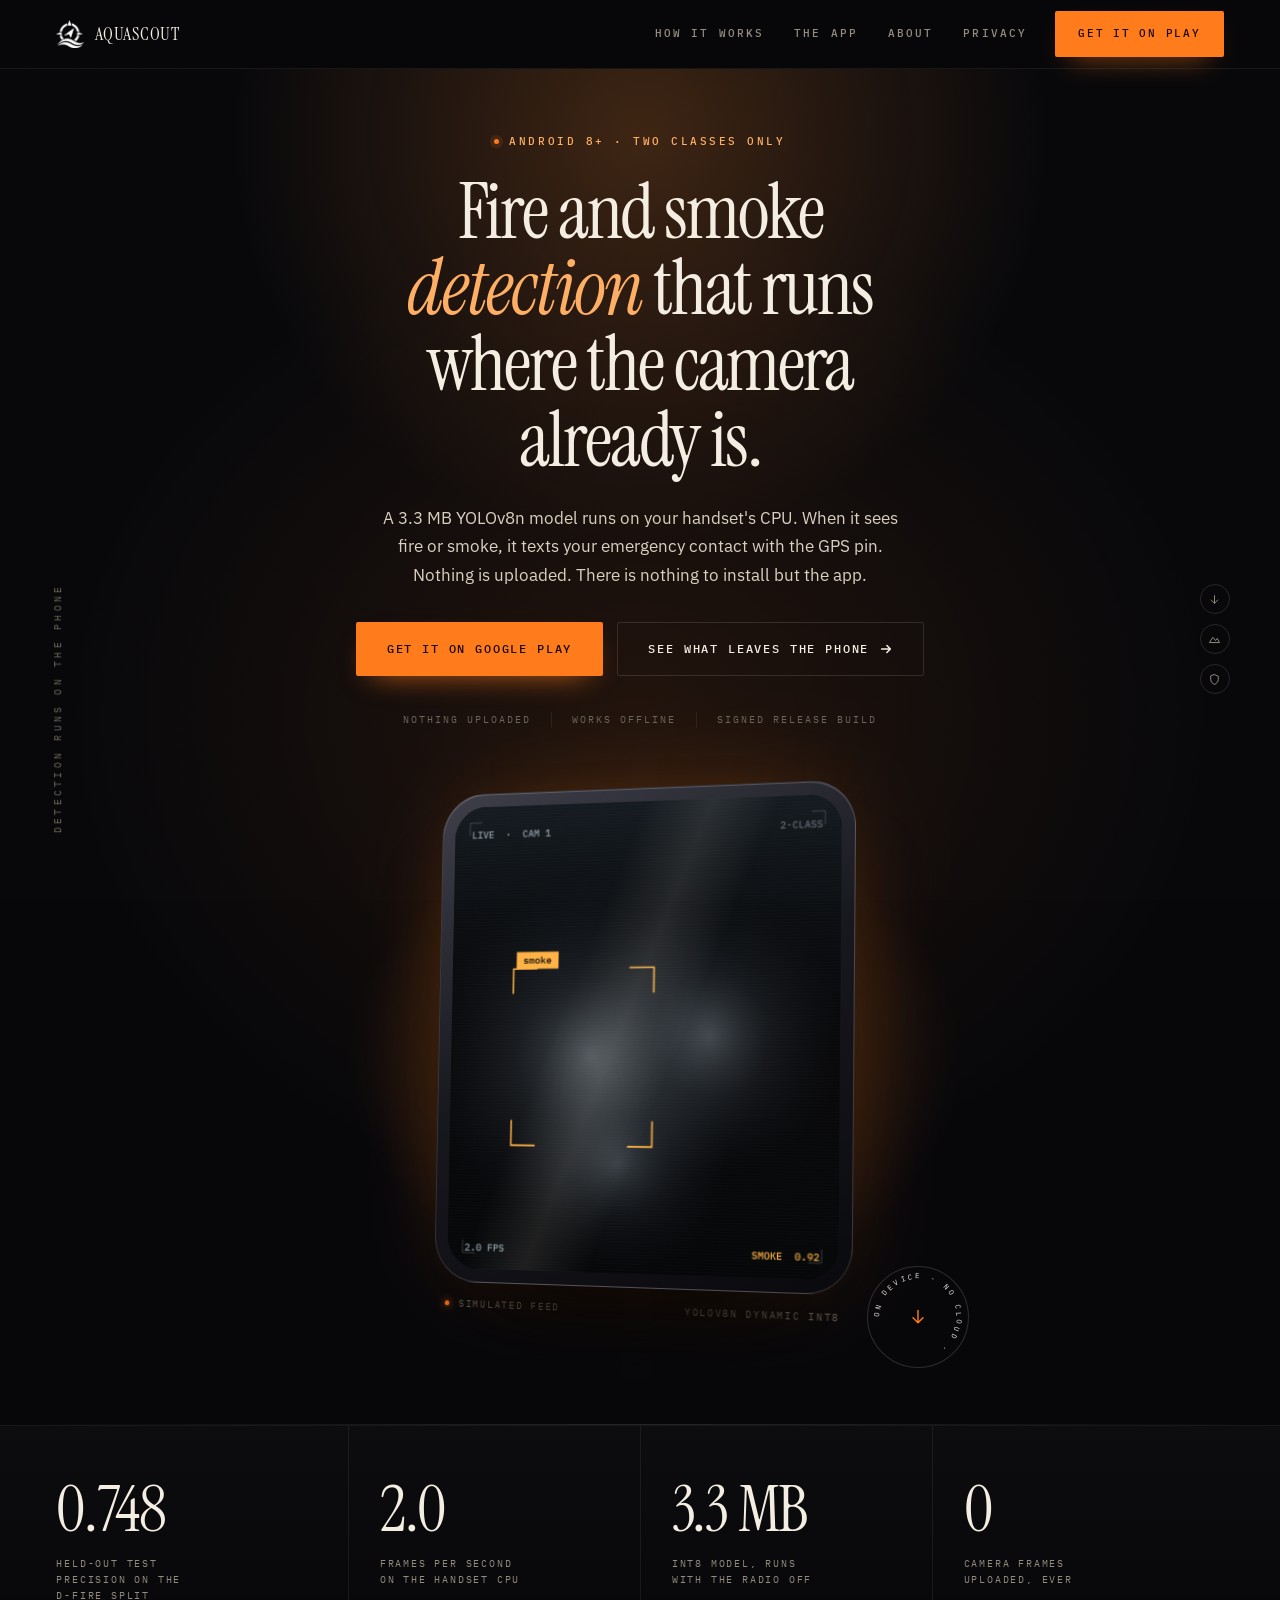
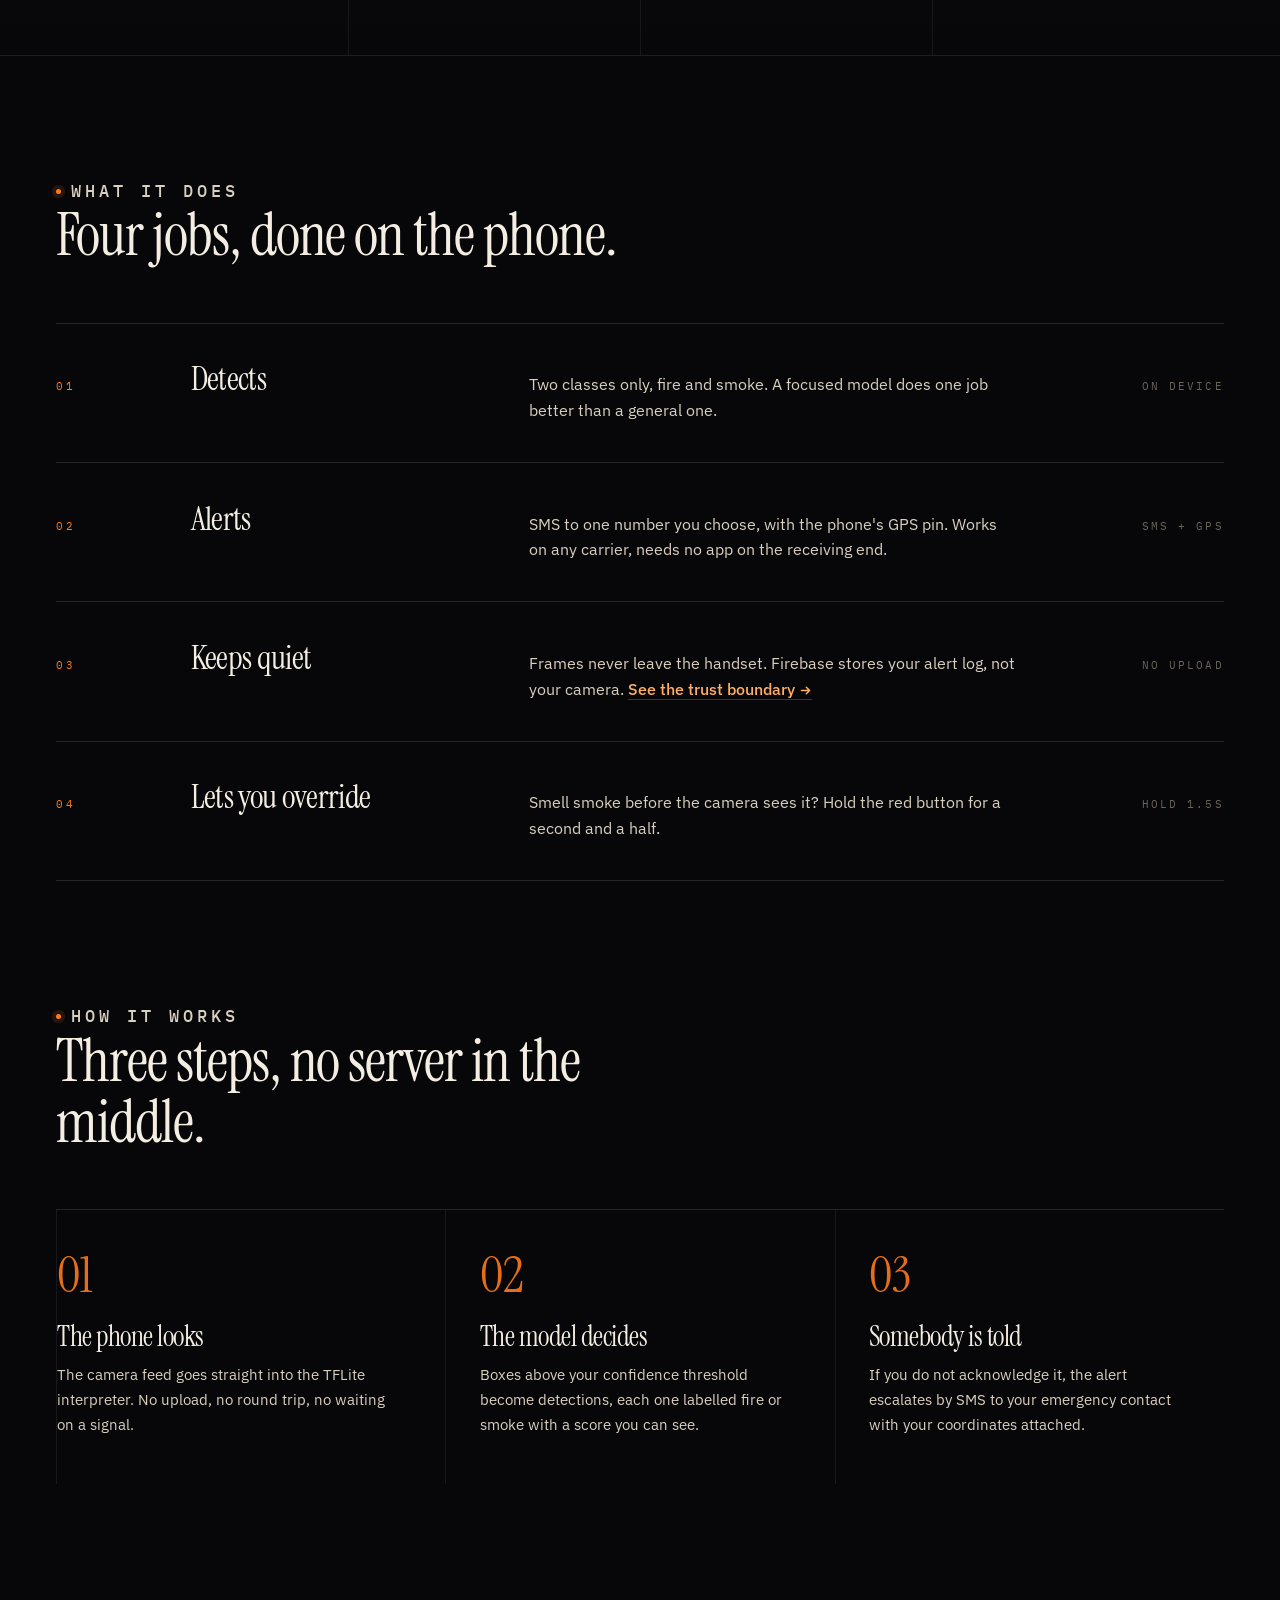
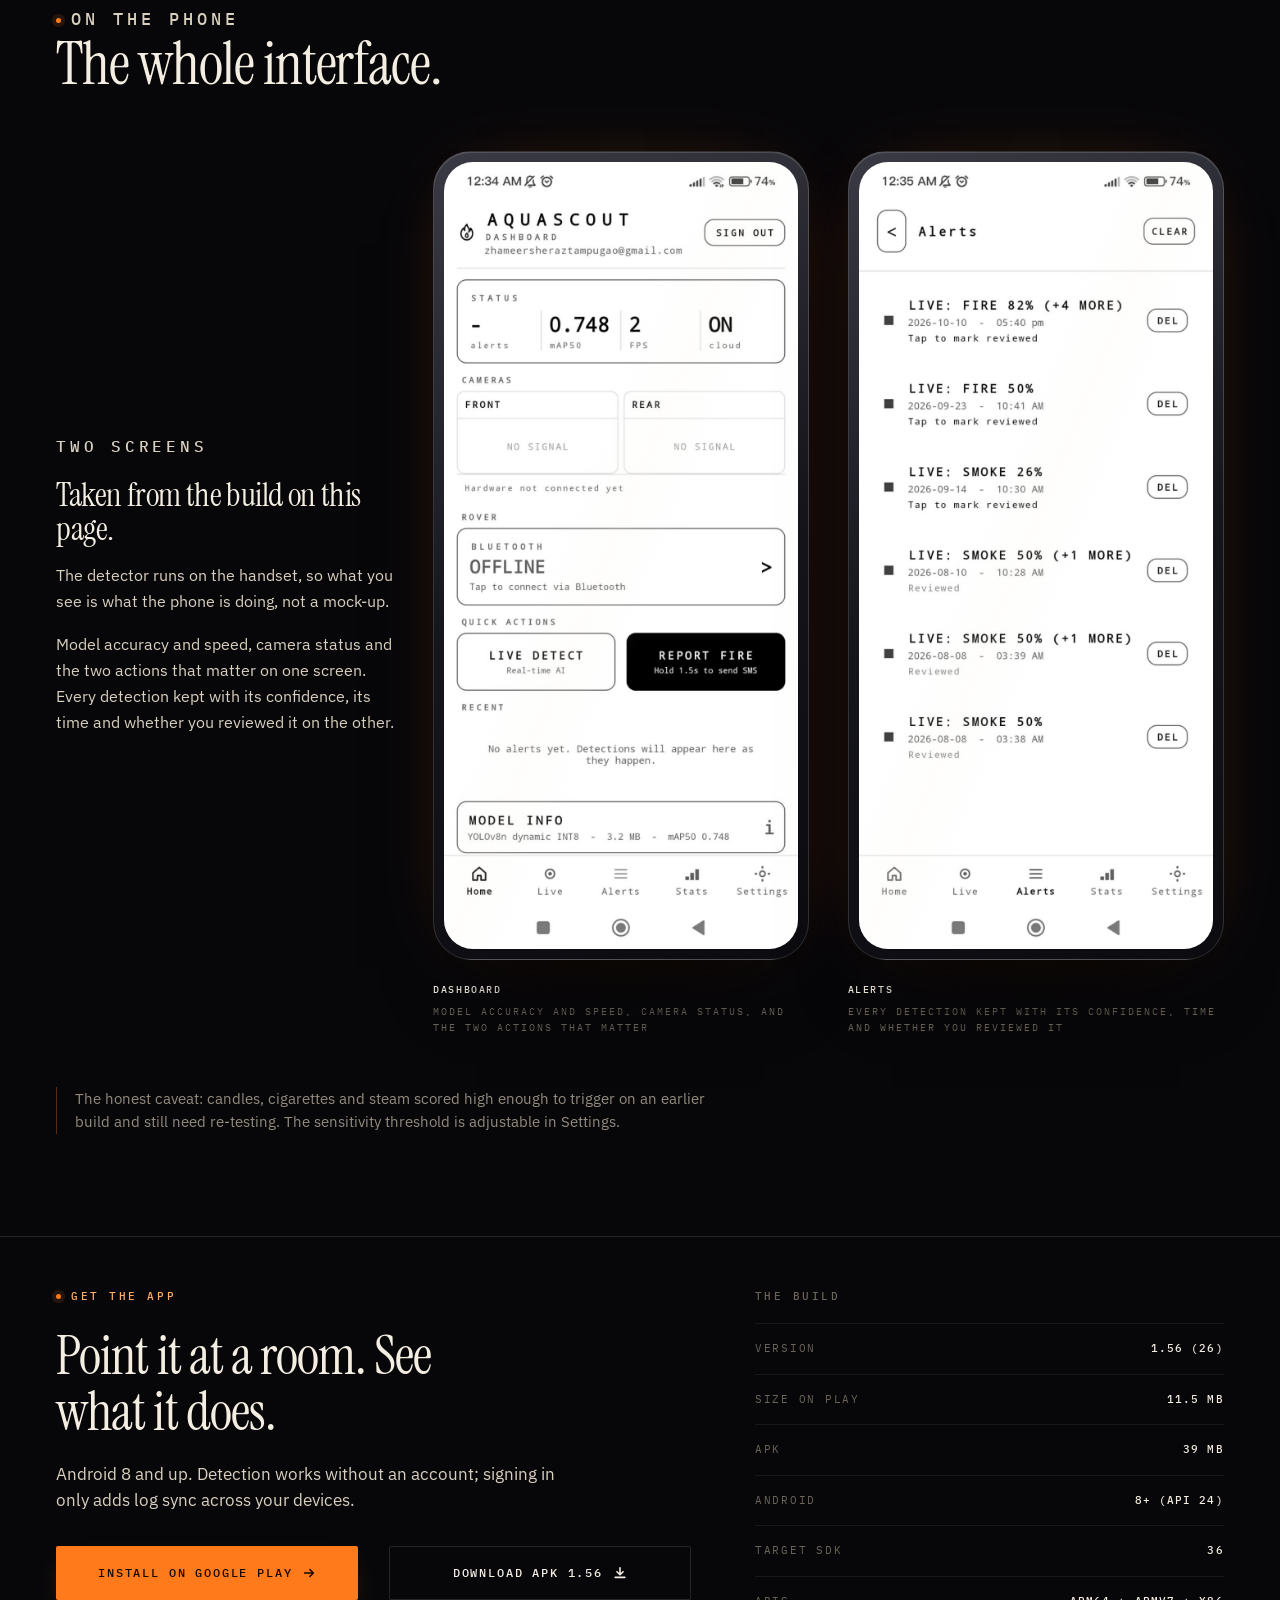
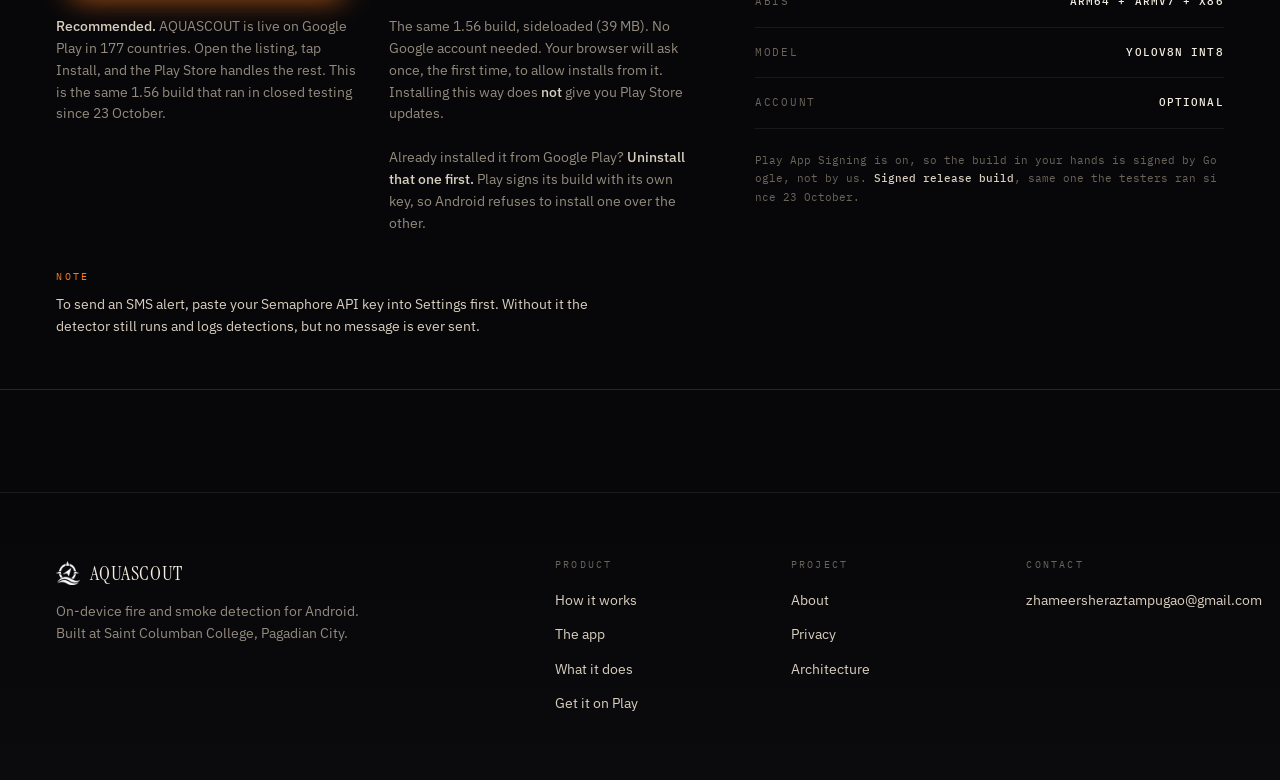
==== commit 20fe5ef9: "Add the detection loader plate and unify the brand on the diagram pages" ====
--- a/index.html
+++ b/index.html
@@ -27,6 +27,24 @@
 <link rel="stylesheet" href="/style.css" />
 </head>
 <body>
+
+<div class="boot" id="boot" role="status" aria-label="Loading AQUASCOUT">
+  <div class="boot-stage">
+    <svg class="boot-ret" viewBox="0 0 240 240" aria-hidden="true">
+      <circle class="boot-ring" cx="120" cy="120" r="76"></circle>
+      <g class="boot-brackets">
+        <path d="M56 92 V56 H92"></path>
+        <path d="M184 56 H148 V92"></path>
+        <path d="M148 184 V148 H184"></path>
+        <path d="M92 148 H56 V184"></path>
+      </g>
+    </svg>
+    <p class="boot-word">AQUASCOUT</p>
+    <div class="boot-bar"><i id="bootBar"></i></div>
+    <p class="boot-status" id="bootStatus">SCANNING</p>
+  </div>
+</div>
+<noscript><style>#boot{display:none}</style></noscript>
 
 <header class="topbar">
   <div class="wrap topbar-inner">
@@ -396,6 +414,7 @@
   </div>
 </footer>
 
+<script src="/boot.js"></script>
 <script src="/nav.js"></script>
 <script src="/motion.js"></script>
 <script src="/viewfinder.js"></script>
--- a/style.css
+++ b/style.css
@@ -225,6 +225,82 @@
   margin:-1px; padding:0; border:0;
   clip:rect(0 0 0 0); clip-path:inset(50%);
   overflow:hidden; white-space:nowrap;
+}
+
+/* ── Loading plate ────────────────────────────────────────── */
+
+html.booting{ overflow:hidden; }
+
+.boot{
+  position:fixed; inset:0; z-index:300;
+  background:var(--ink);
+  display:grid; place-items:center;
+  transition:opacity .6s cubic-bezier(.22,1,.36,1), visibility .6s;
+}
+.boot.done{ opacity:0; visibility:hidden; pointer-events:none; }
+.boot::before{
+  content:"";
+  position:absolute; inset:0;
+  background:radial-gradient(44% 40% at 50% 46%, rgba(255,122,26,.18), transparent 70%);
+}
+
+.boot-stage{
+  position:relative;
+  display:flex; flex-direction:column; align-items:center;
+  gap:20px;
+}
+
+.boot-ret{ width:132px; height:132px; overflow:visible; }
+.boot-brackets{
+  fill:none; stroke:var(--ember); stroke-width:2; stroke-linecap:square;
+  transform-origin:120px 120px;
+  animation:bootConverge .85s cubic-bezier(.22,1,.36,1) both;
+}
+.boot.done .boot-brackets{ animation:bootRelease .5s cubic-bezier(.55,0,.55,1) forwards; }
+@keyframes bootConverge{
+  from{ transform:scale(2); opacity:0; }
+  to  { transform:scale(1); opacity:1; }
+}
+@keyframes bootRelease{
+  to{ transform:scale(1.75); opacity:0; }
+}
+
+.boot-ring{
+  fill:none; stroke:var(--ember); stroke-width:1.5; opacity:.45;
+  stroke-dasharray:478; stroke-dashoffset:478;
+  transform-origin:120px 120px;
+  animation:bootRing 1.5s cubic-bezier(.4,0,.2,1) forwards;
+}
+@keyframes bootRing{ to{ stroke-dashoffset:0; } }
+
+.boot-word{
+  margin:0;
+  font-family:var(--disp);
+  font-size:22px; letter-spacing:.06em;
+  color:var(--cream);
+  opacity:0;
+  animation:bootWord .7s cubic-bezier(.22,1,.36,1) .25s forwards;
+}
+@keyframes bootWord{ from{ opacity:0; transform:translateY(8px); } to{ opacity:1; transform:none; } }
+
+.boot-bar{
+  position:relative;
+  width:168px; height:1px;
+  background:var(--hair);
+  overflow:hidden;
+}
+.boot-bar i{
+  position:absolute; left:0; top:0; bottom:0; width:0%;
+  background:var(--ember);
+  box-shadow:0 0 10px rgba(255,122,26,.9);
+  transition:width .18s linear;
+}
+
+.boot-status{
+  margin:0;
+  font-family:var(--mono);
+  font-size:10px; letter-spacing:.3em; text-transform:uppercase;
+  color:var(--faint);
 }
 
 /* ── Hero ────────────────────────────────────────────────── */
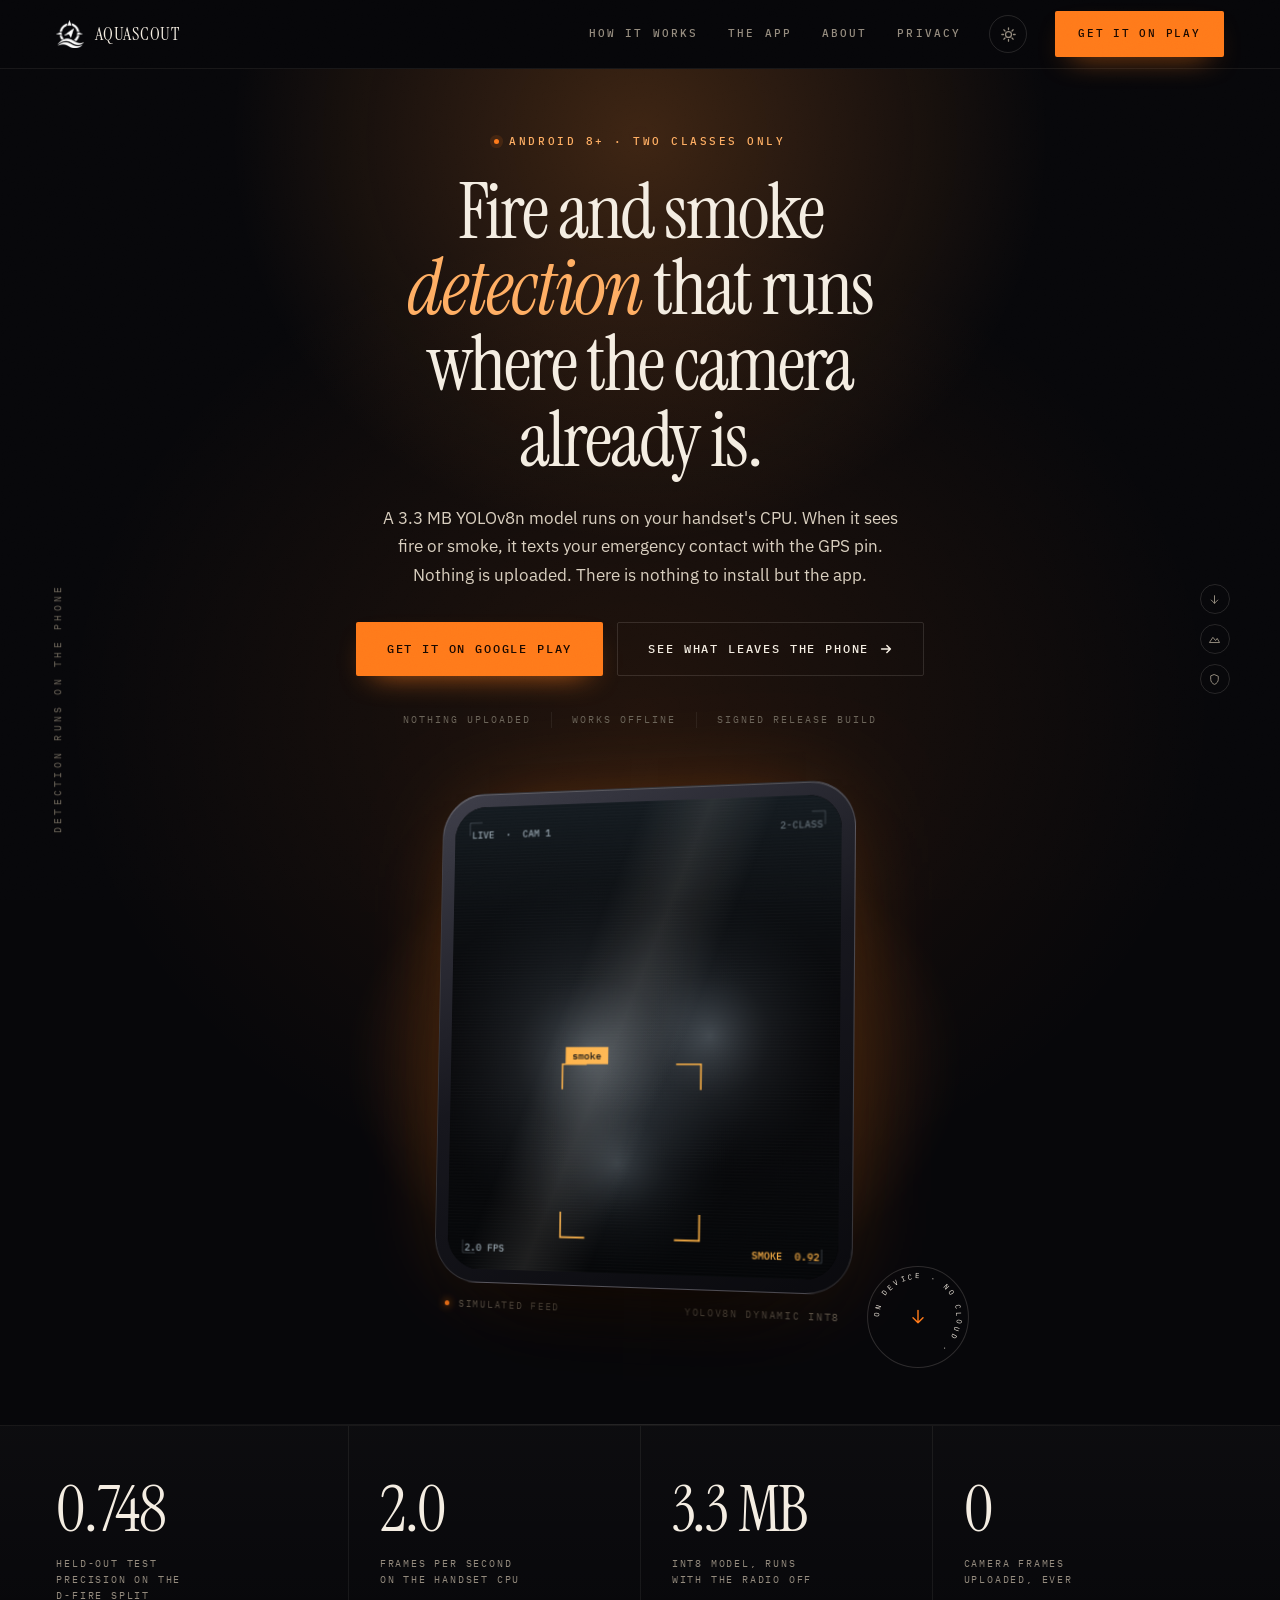
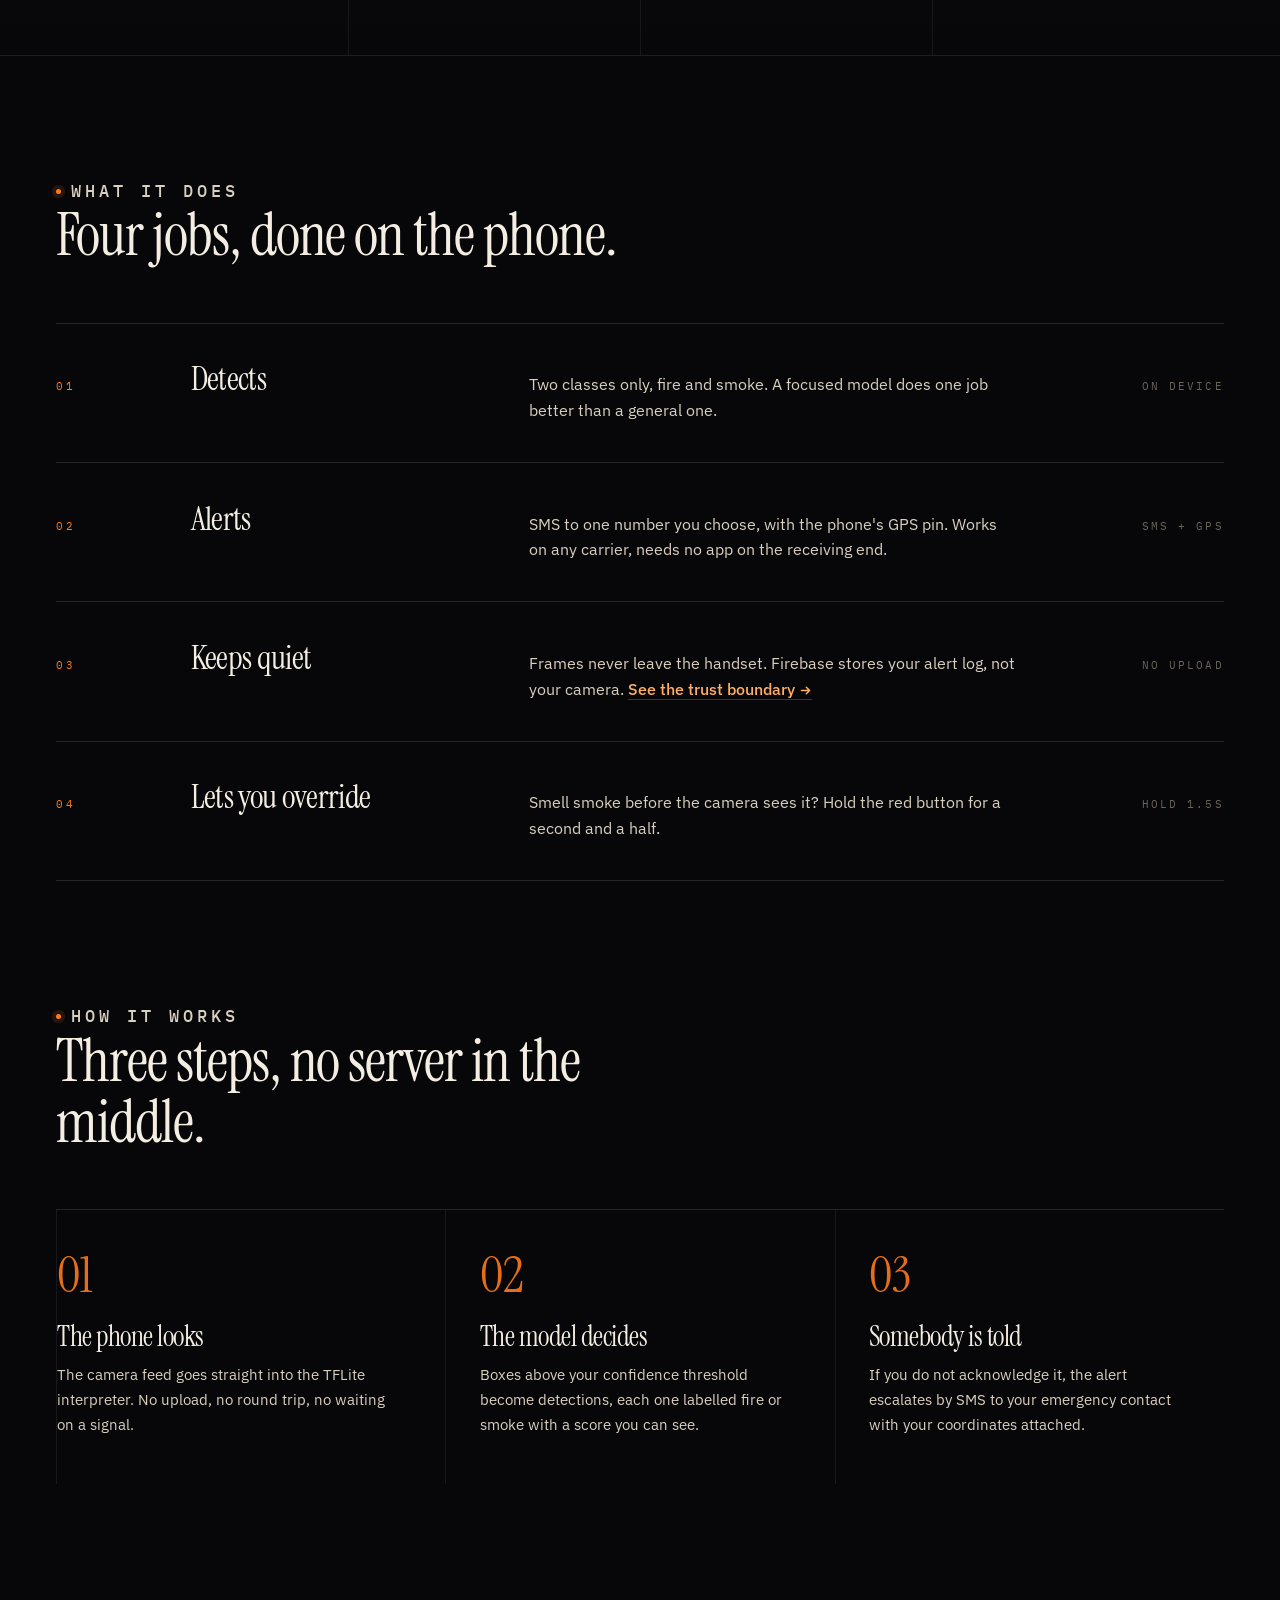
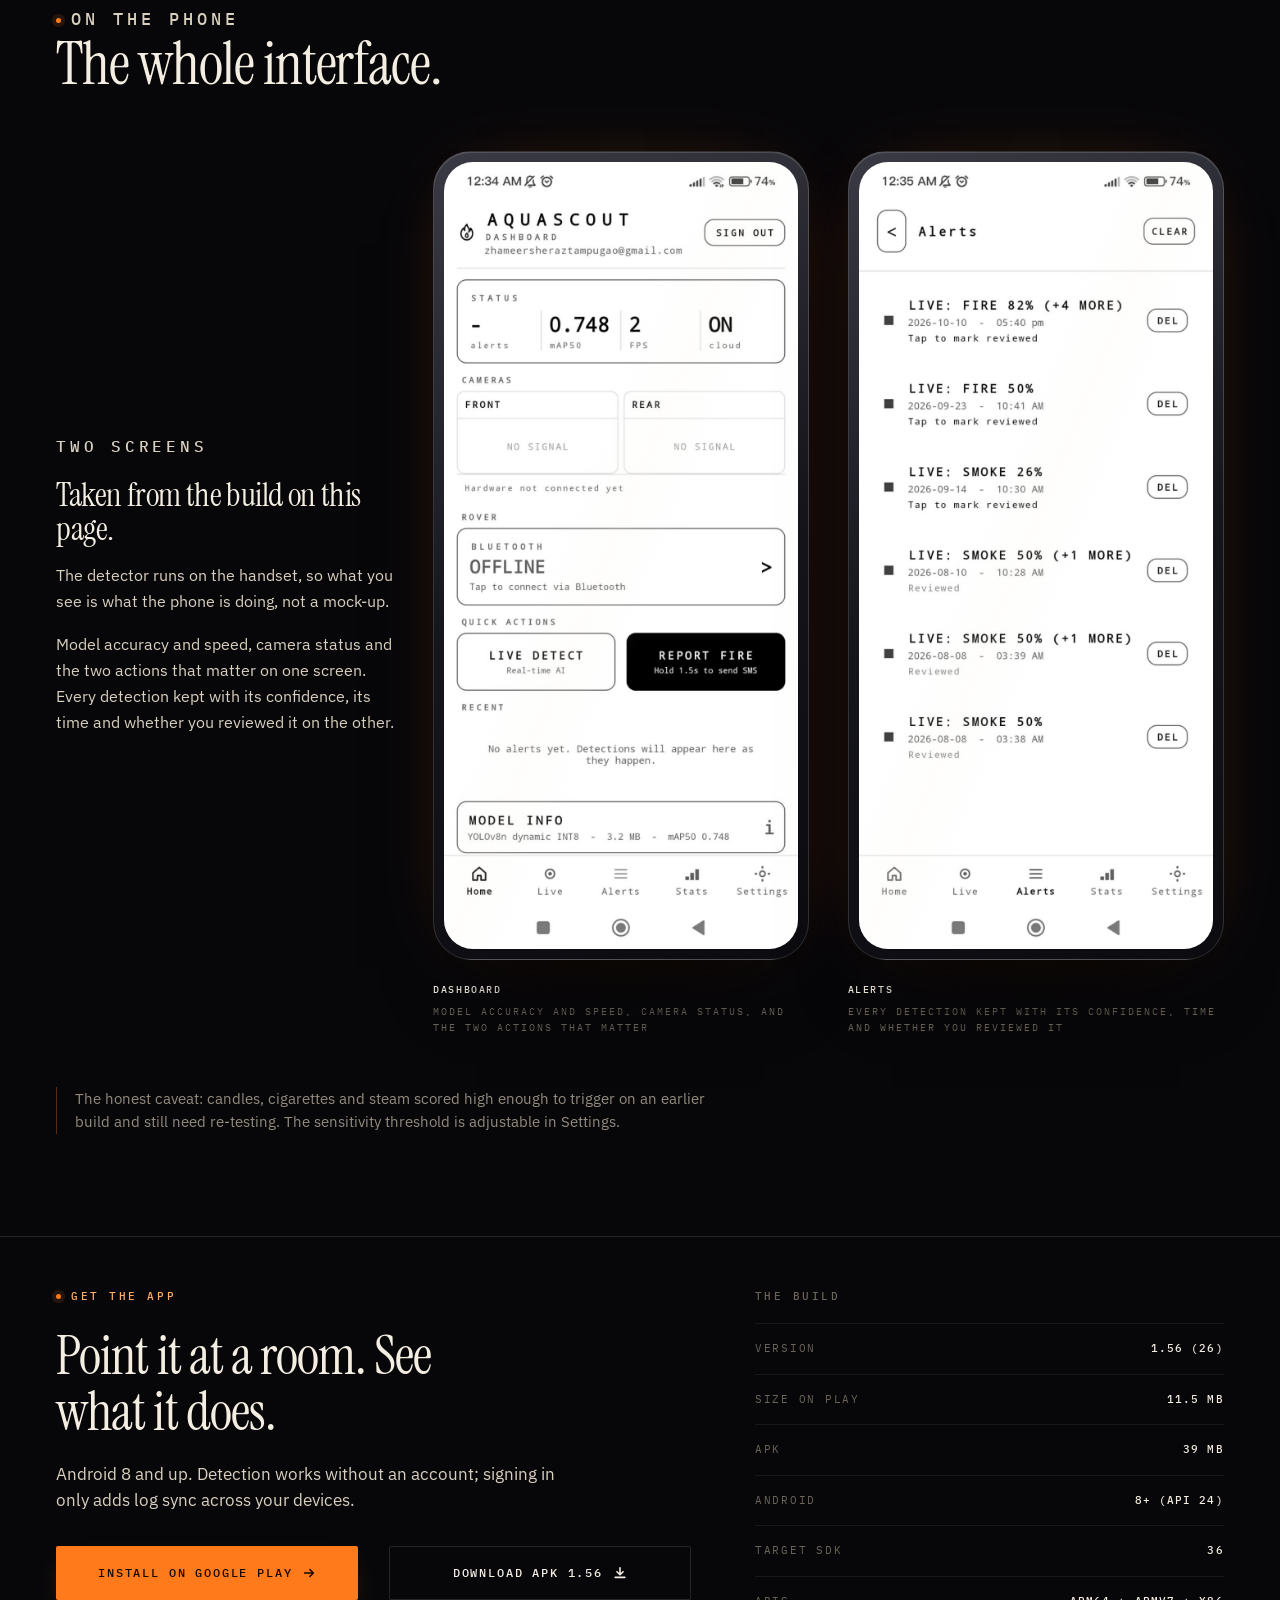
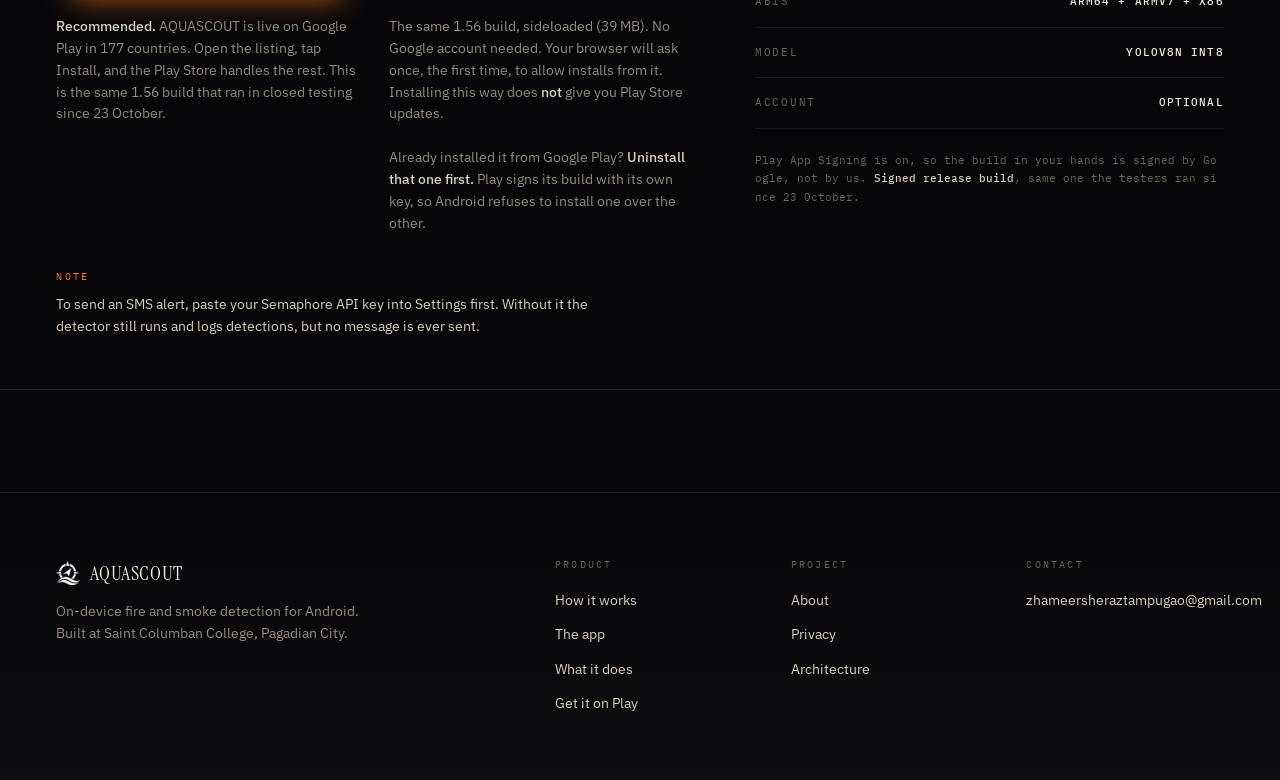
==== commit aa5c8036: "Add a cream light mode with a toggle, remembered between visits" ====
--- a/index.html
+++ b/index.html
@@ -24,7 +24,12 @@
 <link rel="preconnect" href="https://fonts.googleapis.com" />
 <link rel="preconnect" href="https://fonts.gstatic.com" crossorigin />
 <link href="https://fonts.googleapis.com/css2?family=IBM+Plex+Mono:wght@400;500&family=IBM+Plex+Sans:wght@300;400;500;600&family=Instrument+Serif:ital@0;1&display=swap" rel="stylesheet" />
-<link rel="stylesheet" href="/style.css" />
+<link rel="stylesheet" href="/style.css" /><script>
+/* Set the ground before the first paint so the page never flashes the
+   other theme on reload. */
+(function(){try{var t=localStorage.getItem('aq-theme');if(t==='light'||t==='dark'){document.documentElement.setAttribute('data-theme',t);}}catch(e){}})();
+</script>
+
 </head>
 <body>
 
@@ -60,6 +65,14 @@
       <a href="/privacy">Privacy</a>
     </nav>
 
+    <button class="theme-toggle" id="themeToggle" type="button" aria-label="Switch to light mode" aria-pressed="false">
+      <svg class="ic-sun" viewBox="0 0 24 24" fill="none" stroke="currentColor" stroke-width="1.8" stroke-linecap="round" aria-hidden="true">
+        <circle cx="12" cy="12" r="4.2"/><path d="M12 2.6v2.4M12 19v2.4M2.6 12H5M19 12h2.4M5.4 5.4l1.7 1.7M16.9 16.9l1.7 1.7M18.6 5.4l-1.7 1.7M7.1 16.9l-1.7 1.7"/>
+      </svg>
+      <svg class="ic-moon" viewBox="0 0 24 24" fill="none" stroke="currentColor" stroke-width="1.8" stroke-linecap="round" stroke-linejoin="round" aria-hidden="true">
+        <path d="M20 14.4A8.6 8.6 0 0 1 9.6 4a8.6 8.6 0 1 0 10.4 10.4z"/>
+      </svg>
+    </button>
     <a class="btn btn-ember" href="https://play.google.com/store/apps/details?id=com.scc.aquascout" target="_blank" rel="noopener">Get it on Play</a>
 
     <button class="burger" id="burger" aria-label="Menu" aria-expanded="false" aria-controls="topnav">
@@ -414,6 +427,7 @@
   </div>
 </footer>
 
+<script src="/theme.js"></script>
 <script src="/boot.js"></script>
 <script src="/nav.js"></script>
 <script src="/motion.js"></script>
--- a/style.css
+++ b/style.css
@@ -1,1008 +1,1074 @@
-/* ============================================================
-   AQUASCOUT — cinematic craft theme
-   ------------------------------------------------------------
-   Dark warm ground, hairline rules, one ember accent, a display
-   serif for the big words and a mono for the small ones. Layout
-   is built to fill a 1560px canvas: every band uses the width
-   instead of parking copy in a narrow column and leaving the rest
-   empty. Cards are replaced by rules, numerals and rules, so the
-   page reads like a printed plate rather than a grid of tiles.
-   ============================================================ */
-
-:root{
-  --ink:      #07070A;
-  --ink-2:    #0B0B10;
-  --panel:    #101017;
-  --panel-2:  #14141C;
-
-  --cream:    #F4EDE2;
-  --cream-2:  #D9CFBF;
-  --muted:    #948B7E;
-  --faint:    #6B6459;
-
-  --ember:      #FF7A1A;
-  --ember-hi:   #FFAE63;
-  --ember-soft: rgba(255,122,26,.12);
-  --ember-line: rgba(255,122,26,.32);
-
-  --hair:   rgba(244,237,226,.13);
-  --hair-2: rgba(244,237,226,.07);
-
-  --disp: "Instrument Serif", "Times New Roman", Georgia, serif;
-  --sans: "IBM Plex Sans", system-ui, -apple-system, "Segoe UI", sans-serif;
-  --mono: "IBM Plex Mono", ui-monospace, SFMono-Regular, Menlo, monospace;
-
-  --maxw: 1560px;
-  --gut:  clamp(20px, 4.4vw, 72px);
-  --band: clamp(72px, 8vw, 140px);
-}
-
-*,*::before,*::after{ box-sizing:border-box; }
-
-html{ -webkit-text-size-adjust:100%; scroll-behavior:smooth; }
-@media (prefers-reduced-motion:reduce){ html{ scroll-behavior:auto; } }
-
-body{
-  margin:0;
-  background:var(--ink);
-  color:var(--cream);
-  font-family:var(--sans);
-  font-size:16px;
-  line-height:1.6;
-  font-weight:400;
-  overflow-x:hidden;
-  -webkit-font-smoothing:antialiased;
-}
-
-/* Paper grain. One flat overlay over the whole page; it kills the
-   plastic look of pure gradients and is what makes the dark read as
-   printed stock rather than a screen. */
-body::after{
-  content:"";
-  position:fixed; inset:0; z-index:200;
-  pointer-events:none;
-  opacity:.05;
-  mix-blend-mode:overlay;
-  background-image:url("data:image/svg+xml;utf8,<svg xmlns='http://www.w3.org/2000/svg' width='180' height='180'><filter id='n'><feTurbulence type='fractalNoise' baseFrequency='.85' numOctaves='3' stitchTiles='stitch'/><feColorMatrix type='saturate' values='0'/></filter><rect width='180' height='180' filter='url(%23n)'/></svg>");
-}
-
-img{ max-width:100%; display:block; }
-a{ color:inherit; }
-
-.wrap{
-  width:100%;
-  max-width:var(--maxw);
-  margin-inline:auto;
-  padding-inline:var(--gut);
-}
-
-:where(a,button,input,[tabindex]):focus-visible{
-  outline:2px solid var(--ember);
-  outline-offset:3px;
-  border-radius:2px;
-}
-
-h1,h2,h3,h4{
-  font-family:var(--disp);
-  font-weight:400;
-  letter-spacing:-.018em;
-  line-height:1.04;
-  margin:0;
-}
-
-/* ── Type helpers ───────────────────────────────────────── */
-
-.kicker{
-  display:flex; align-items:center; gap:10px;
-  margin:0 0 24px;
-  font-family:var(--mono);
-  font-size:10.5px; font-weight:500;
-  letter-spacing:.24em; text-transform:uppercase;
-  color:var(--ember-hi);
-}
-.kicker-mute{ color:var(--faint); }
-
-.tick{
-  width:5px; height:5px; flex:0 0 5px;
-  background:var(--ember);
-  border-radius:50%;
-  box-shadow:0 0 0 4px var(--ember-soft);
-}
-@media (prefers-reduced-motion:reduce){ .tick{animation:none} }
-
-.sec-head{ max-width:62ch; margin-bottom:clamp(38px,4.4vw,64px); }
-.sec-head h2{ font-size:clamp(34px,4.6vw,62px); }
-.sec-head p{
-  margin:20px 0 0;
-  font-size:16.5px; line-height:1.66;
-  color:var(--cream-2);
-  max-width:54ch;
-}
-
-/* ── Top bar ────────────────────────────────────────────── */
-
-.topbar{
-  position:sticky; top:0; z-index:60;
-  background:rgba(7,7,10,.78);
-  backdrop-filter:blur(18px) saturate(1.4);
-  -webkit-backdrop-filter:blur(18px) saturate(1.4);
-  border-bottom:1px solid var(--hair-2);
-}
-.topbar-inner{ display:flex; align-items:center; gap:28px; height:68px; }
-
-.brand{
-  display:flex; align-items:center; gap:11px;
-  text-decoration:none; margin-right:auto;
-}
-.brand-mark{ width:28px; height:28px; }
-.brand-word{
-  font-family:var(--disp);
-  font-size:18px; letter-spacing:.04em;
-  color:var(--cream);
-}
-
-.topnav{ display:flex; gap:30px; }
-.topnav a{
-  text-decoration:none;
-  font-family:var(--mono);
-  font-size:10.5px; font-weight:500;
-  letter-spacing:.2em; text-transform:uppercase;
-  color:var(--muted);
-  padding:6px 0;
-  border-bottom:1px solid transparent;
-  transition:color .18s, border-color .18s;
-}
-.topnav a:hover{ color:var(--cream); border-bottom-color:var(--ember-line); }
-.topnav a[aria-current="page"]{ color:var(--cream); border-bottom-color:var(--ember); }
-
-/* ── Buttons ────────────────────────────────────────────── */
-
-.btn{
-  display:inline-flex; align-items:center; justify-content:center; gap:10px;
-  text-decoration:none;
-  font-family:var(--mono);
-  font-size:11px; font-weight:500;
-  letter-spacing:.16em; text-transform:uppercase;
-  padding:13px 22px;
-  border:1px solid transparent;
-  border-radius:2px;
-  white-space:nowrap;
-  transition:transform .18s, background .18s, border-color .18s, color .18s, box-shadow .18s;
-}
-.btn svg{ transition:transform .18s; flex:0 0 auto; }
-.btn:hover svg{ transform:translateX(3px); }
-
-.btn-ember{
-  background:var(--ember);
-  color:#180800;
-  box-shadow:0 12px 30px -16px rgba(255,122,26,.9);
-}
-.btn-ember:hover{
-  transform:translateY(-2px);
-  background:var(--ember-hi);
-  box-shadow:0 18px 40px -18px rgba(255,122,26,1);
-}
-
-.btn-line{
-  background:transparent;
-  color:var(--cream);
-  border-color:var(--hair);
-}
-.btn-line:hover{
-  transform:translateY(-2px);
-  border-color:rgba(244,237,226,.4);
-  background:rgba(244,237,226,.04);
-}
-
-.btn-lg{ padding:17px 30px; font-size:11.5px; }
-.btn-round{
-  width:46px; height:46px; padding:0; border-radius:50%;
-  border-color:var(--hair); color:var(--cream);
-}
-.btn-round:hover{ border-color:var(--ember); color:var(--ember-hi); }
-
-.burger{
-  display:none;
-  width:42px; height:42px;
-  background:none; border:1px solid var(--hair);
-  border-radius:2px;
-  cursor:pointer; padding:0;
-  position:relative;
-}
-.burger span{
-  position:absolute; left:12px; right:12px; height:1.5px;
-  background:var(--cream);
-  transition:transform .22s, opacity .22s;
-}
-.burger span:nth-child(1){ top:18px; }
-.burger span:nth-child(2){ bottom:18px; }
-.burger[aria-expanded="true"] span:nth-child(1){ transform:translateY(2.5px) rotate(45deg); }
-.burger[aria-expanded="true"] span:nth-child(2){ transform:translateY(-2.5px) rotate(-45deg); }
-
-/* Off-screen but still read by a screen reader. */
-.sr-only{
-  position:absolute; width:1px; height:1px;
-  margin:-1px; padding:0; border:0;
-  clip:rect(0 0 0 0); clip-path:inset(50%);
-  overflow:hidden; white-space:nowrap;
-}
-
-/* ── Loading plate ────────────────────────────────────────── */
-
-html.booting{ overflow:hidden; }
-
-.boot{
-  position:fixed; inset:0; z-index:300;
-  background:var(--ink);
-  display:grid; place-items:center;
-  transition:opacity .6s cubic-bezier(.22,1,.36,1), visibility .6s;
-}
-.boot.done{ opacity:0; visibility:hidden; pointer-events:none; }
-.boot::before{
-  content:"";
-  position:absolute; inset:0;
-  background:radial-gradient(44% 40% at 50% 46%, rgba(255,122,26,.18), transparent 70%);
-}
-
-.boot-stage{
-  position:relative;
-  display:flex; flex-direction:column; align-items:center;
-  gap:20px;
-}
-
-.boot-ret{ width:132px; height:132px; overflow:visible; }
-.boot-brackets{
-  fill:none; stroke:var(--ember); stroke-width:2; stroke-linecap:square;
-  transform-origin:120px 120px;
-  animation:bootConverge .85s cubic-bezier(.22,1,.36,1) both;
-}
-.boot.done .boot-brackets{ animation:bootRelease .5s cubic-bezier(.55,0,.55,1) forwards; }
-@keyframes bootConverge{
-  from{ transform:scale(2); opacity:0; }
-  to  { transform:scale(1); opacity:1; }
-}
-@keyframes bootRelease{
-  to{ transform:scale(1.75); opacity:0; }
-}
-
-.boot-ring{
-  fill:none; stroke:var(--ember); stroke-width:1.5; opacity:.45;
-  stroke-dasharray:478; stroke-dashoffset:478;
-  transform-origin:120px 120px;
-  animation:bootRing 1.5s cubic-bezier(.4,0,.2,1) forwards;
-}
-@keyframes bootRing{ to{ stroke-dashoffset:0; } }
-
-.boot-word{
-  margin:0;
-  font-family:var(--disp);
-  font-size:22px; letter-spacing:.06em;
-  color:var(--cream);
-  opacity:0;
-  animation:bootWord .7s cubic-bezier(.22,1,.36,1) .25s forwards;
-}
-@keyframes bootWord{ from{ opacity:0; transform:translateY(8px); } to{ opacity:1; transform:none; } }
-
-.boot-bar{
-  position:relative;
-  width:168px; height:1px;
-  background:var(--hair);
-  overflow:hidden;
-}
-.boot-bar i{
-  position:absolute; left:0; top:0; bottom:0; width:0%;
-  background:var(--ember);
-  box-shadow:0 0 10px rgba(255,122,26,.9);
-  transition:width .18s linear;
-}
-
-.boot-status{
-  margin:0;
-  font-family:var(--mono);
-  font-size:10px; letter-spacing:.3em; text-transform:uppercase;
-  color:var(--faint);
-}
-
-/* ── Hero ────────────────────────────────────────────────── */
-
-.hero{
-  position:relative;
-  padding:clamp(40px,5vw,74px) 0 clamp(64px,8vw,120px);
-  overflow:hidden;
-}
-/* Warm light behind the subject. */
-.hero::before{
-  content:"";
-  position:absolute; inset:-25% -10% auto -10%; height:125%;
-  background:
-    radial-gradient(38% 34% at 50% 24%, rgba(255,140,50,.22), transparent 70%),
-    radial-gradient(52% 40% at 50% 58%, rgba(255,122,26,.10), transparent 72%);
-  pointer-events:none;
-}
-/* Hairline horizon, the way the reference plate sits on a table. */
-.hero::after{
-  content:"";
-  position:absolute; left:0; right:0; bottom:0; height:1px;
-  background:linear-gradient(90deg,transparent,var(--hair),transparent);
-  pointer-events:none;
-}
-
-.hero-inner{
-  position:relative; z-index:2;
-  display:flex; flex-direction:column; align-items:center;
-  text-align:center;
-}
-
-.hero-title{
-  font-size:clamp(38px,6vw,92px);
-  line-height:.99;
-  letter-spacing:-.028em;
-  max-width:17ch;
-}
-.hero-title span{ display:block; }
-.hero-title em{
-  font-style:italic;
-  color:var(--ember-hi);
-}
-
-.hero-lede{
-  max-width:52ch;
-  margin:26px auto 0;
-  font-size:17px; line-height:1.68;
-  color:var(--cream-2);
-}
-
-.hero-actions{
-  display:flex; flex-wrap:wrap; justify-content:center;
-  gap:14px; margin-top:32px;
-}
-
-.hero-chips{
-  display:flex; flex-wrap:wrap; justify-content:center; gap:0;
-  margin:36px 0 0; padding:0; list-style:none;
-}
-.hero-chips li{
-  font-family:var(--mono);
-  font-size:10px; letter-spacing:.2em; text-transform:uppercase;
-  color:var(--faint);
-  padding:0 20px;
-  border-left:1px solid var(--hair-2);
-}
-.hero-chips li:first-child{ border-left:0; }
-
-/* Vertical rail text, borrowed from the reference plate. */
-.hero-rail{
-  position:absolute; left:calc(var(--gut) - 6px); top:38%;
-  writing-mode:vertical-rl; transform:rotate(180deg);
-  font-family:var(--mono);
-  font-size:9.5px; letter-spacing:.34em; text-transform:uppercase;
-  color:var(--faint);
-  z-index:3;
-  pointer-events:none;
-}
-
-/* Small stacked round links on the right edge. */
-.hero-dots{
-  position:absolute; right:calc(var(--gut) - 6px); top:38%;
-  display:flex; flex-direction:column; gap:10px;
-  z-index:3;
-}
-.hero-dots a{
-  width:30px; height:30px;
-  display:grid; place-content:center;
-  border:1px solid var(--hair);
-  border-radius:50%;
-  color:var(--muted);
-  text-decoration:none;
-  transition:border-color .18s, color .18s, transform .18s;
-}
-.hero-dots a:hover{ border-color:var(--ember); color:var(--ember-hi); transform:translateY(-2px); }
-.hero-dots svg{ width:13px; height:13px; }
-
-/* ── The device (3D) ─────────────────────────────────────── */
-
-.hero-stage{
-  position:relative; z-index:1;
-  margin:clamp(34px,4.5vw,64px) auto 0;
-  display:flex; justify-content:center;
-  perspective:1800px;
-}
-
-.device{
-  position:relative;
-  width:min(430px,80vw);
-  transform:rotateY(-15deg) rotateX(3deg);
-  transform-style:preserve-3d;
-  transition:transform .8s cubic-bezier(.22,1,.36,1);
-}
-.device.tilted{ transform:rotateY(-6deg) rotateX(1deg); }
-/* While the pointer drives it, the lean has to track the hand, so the
-   long settle of the resting pose is swapped for a short one. */
-.device.live{ transition:transform .16s cubic-bezier(.22,1,.36,1); }
-
-/* Warm halo behind the device. */
-.device::before{
-  content:"";
-  position:absolute; z-index:-1;
-  left:-55%; right:-55%; top:-12%; bottom:-14%;
-  background:radial-gradient(50% 50% at 50% 50%, rgba(255,122,26,.30), transparent 70%);
-  filter:blur(6px);
-  pointer-events:none;
-}
-
-.device-inner{ animation:hover 7s ease-in-out infinite; }
-@keyframes hover{
-  0%,100%{ transform:translateY(0); }
-  50%    { transform:translateY(-12px); }
-}
-@media (prefers-reduced-motion:reduce){ .device-inner{ animation:none; } }
-
-.device-shell{
-  position:relative;
-  border-radius:46px;
-  padding:13px;
-  background:linear-gradient(155deg,#3E3E49 0%,#17171E 48%,#0A0A0E 100%);
-  border:1px solid rgba(244,237,226,.16);
-  box-shadow:
-    0 1px 0 rgba(244,237,226,.18) inset,
-    0 70px 100px -50px rgba(0,0,0,.95),
-    0 0 110px -40px rgba(255,122,26,.55);
-  transform-style:preserve-3d;
-}
-/* Glass sheen across the glass. */
-.device-shell::after{
-  content:"";
-  position:absolute; inset:13px;
-  border-radius:34px;
-  pointer-events:none;
-  background:linear-gradient(112deg,transparent 34%,rgba(244,237,226,.10) 46%,transparent 58%);
-}
-
-.device-screen{
-  border-radius:34px; overflow:hidden;
-  background:#08080A;
-  box-shadow:0 0 0 1px rgba(0,0,0,.6) inset;
-}
-.device-screen canvas{ display:block; width:100%; height:auto; }
-
-.device-bar{
-  display:flex; align-items:center; gap:10px;
-  padding:14px 12px 6px;
-  font-family:var(--mono);
-  font-size:9.5px; letter-spacing:.18em; text-transform:uppercase;
-  color:var(--faint);
-}
-.device-dot{
-  width:5px; height:5px; border-radius:50%;
-  background:var(--ember);
-  box-shadow:0 0 8px var(--ember);
-  animation:blink 1.8s ease-in-out infinite;
-}
-@keyframes blink{ 0%,100%{opacity:1} 50%{opacity:.25} }
-@media (prefers-reduced-motion:reduce){ .device-dot{animation:none} }
-.device-bar span:last-child{ margin-left:auto; }
-
-/* Rotating emblem, the reference plate's scroll mark. */
-.scroll-badge{
-  position:absolute; right:max(2%,calc(50% - 330px)); bottom:-46px;
-  width:104px; height:104px;
-  display:grid; place-content:center;
-  text-decoration:none;
-  z-index:4;
-}
-.scroll-badge svg{ width:104px; height:104px; animation:spin 22s linear infinite; }
-@keyframes spin{ to{ transform:rotate(360deg); } }
-@media (prefers-reduced-motion:reduce){ .scroll-badge svg{ animation:none; } }
-.scroll-badge .arrow{
-  position:absolute; inset:0;
-  display:grid; place-content:center;
-  color:var(--ember);
-}
-.scroll-badge .arrow svg{ width:20px; height:20px; animation:none; }
-.scroll-badge:hover .arrow{ color:var(--cream); }
-
-/* ── Spec band ───────────────────────────────────────────── */
-
-.strip{
-  border-top:1px solid var(--hair-2);
-  border-bottom:1px solid var(--hair-2);
-  background:linear-gradient(180deg,rgba(244,237,226,.022),transparent);
-}
-.strip-grid{
-  display:grid;
-  grid-template-columns:repeat(4,minmax(0,1fr));
-}
-.stat{
-  padding:clamp(34px,4vw,56px) clamp(18px,2.4vw,40px);
-  border-left:1px solid var(--hair-2);
-}
-.stat:first-child{ border-left:0; padding-left:0; }
-.stat:last-child{ padding-right:0; }
-.stat b{
-  display:block;
-  font-family:var(--disp);
-  font-weight:400;
-  font-size:clamp(44px,5vw,76px);
-  line-height:1;
-  letter-spacing:-.02em;
-  color:var(--cream);
-  font-variant-numeric:tabular-nums;
-}
-.stat span{
-  display:block; margin-top:14px;
-  font-family:var(--mono);
-  font-size:10px; letter-spacing:.18em; text-transform:uppercase;
-  color:var(--muted);
-  max-width:24ch;
-}
-
-/* ── The four jobs (editorial list, not tiles) ───────────── */
-
-.does{ padding:var(--band) 0; }
-
-.jobs{
-  list-style:none; margin:0; padding:0;
-  border-top:1px solid var(--hair);
-}
-.job{
-  display:grid;
-  grid-template-columns:96px minmax(0,300px) minmax(0,1fr) minmax(0,170px);
-  gap:clamp(18px,3vw,56px);
-  align-items:baseline;
-  padding:clamp(26px,3vw,40px) 0;
-  border-bottom:1px solid var(--hair);
-  transition:background .25s;
-}
-.job:hover{ background:rgba(244,237,226,.022); }
-.job-n{
-  font-family:var(--mono);
-  font-size:11px; letter-spacing:.2em;
-  color:var(--ember);
-}
-.job-tag{
-  font-family:var(--mono);
-  font-size:10.5px; letter-spacing:.2em; text-transform:uppercase;
-  color:var(--faint);
-  text-align:right;
-}
-.job h3{
-  font-size:clamp(24px,2.6vw,38px);
-  letter-spacing:-.02em;
-}
-.job p{
-  margin:0;
-  font-size:15.5px; line-height:1.66;
-  color:var(--cream-2);
-  max-width:62ch;
-}
-.job p a{
-  color:var(--ember-hi); font-weight:500;
-  text-decoration:none;
-  border-bottom:1px solid var(--ember-line);
-  transition:border-color .18s;
-}
-.job p a:hover{ border-bottom-color:var(--ember); }
-.job p a svg{ vertical-align:-2px; transition:transform .18s; }
-.job p a:hover svg{ transform:translateX(3px); }
-
-/* ── How it works ────────────────────────────────────────── */
-
-.how{ padding:0 0 var(--band); }
-
-.steps{
-  display:grid;
-  grid-template-columns:repeat(3,minmax(0,1fr));
-  margin:0; padding:0; list-style:none;
-  border-top:1px solid var(--hair);
-}
-.step{
-  padding:clamp(28px,3vw,44px) clamp(20px,2.6vw,44px) clamp(34px,3.6vw,54px) 0;
-  border-left:1px solid var(--hair-2);
-}
-.step + .step{ padding-left:clamp(20px,2.6vw,44px); }
-.step-n{
-  display:block;
-  font-family:var(--disp);
-  font-size:clamp(38px,4vw,62px);
-  line-height:1;
-  color:var(--ember);
-  opacity:.9;
-}
-.step h3{
-  margin:22px 0 12px;
-  font-size:clamp(22px,2.2vw,30px);
-}
-.step p{
-  margin:0; font-size:15px; color:var(--cream-2);
-  line-height:1.66; max-width:38ch;
-}
-
-/* ── App screens ─────────────────────────────────────────── */
-
-.screens{ padding:0 0 var(--band); }
-
-.shots{
-  display:grid;
-  grid-template-columns:minmax(0,.9fr) minmax(0,1fr) minmax(0,1fr);
-  gap:clamp(24px,3vw,56px);
-  align-items:center;
-  perspective:1600px;
-}
-.shots-copy{ max-width:38ch; }
-.shots-copy h3{
-  font-size:clamp(24px,2.6vw,38px);
-  margin-bottom:16px;
-}
-.shots-copy p{
-  margin:0 0 18px;
-  font-size:15.5px; color:var(--cream-2); line-height:1.66;
-}
-.shots-copy .kicker{ margin-bottom:18px; }
-
-.shot{
-  margin:0;
-  transform:rotateY(9deg) rotateX(1.5deg);
-  transform-style:preserve-3d;
-  transition:transform .7s cubic-bezier(.22,1,.36,1);
-}
-.shot:hover{ transform:rotateY(3deg) rotateX(0deg); }
-.shot:nth-child(3){ transform:rotateY(-9deg) rotateX(1.5deg); }
-.shot:nth-child(3):hover{ transform:rotateY(-3deg) rotateX(0deg); }
-
-.phone-shell{
-  position:relative;
-  border-radius:38px;
-  padding:10px;
-  background:linear-gradient(160deg,#3A3A44 0%,#15151C 52%,#0B0B10 100%);
-  border:1px solid rgba(244,237,226,.15);
-  box-shadow:
-    0 1px 0 rgba(244,237,226,.14) inset,
-    0 50px 80px -44px rgba(0,0,0,.95),
-    0 0 80px -40px rgba(255,122,26,.42);
-}
-.phone-shell::after{
-  content:"";
-  position:absolute; inset:10px;
-  border-radius:29px;
-  pointer-events:none;
-  background:linear-gradient(112deg,transparent 38%,rgba(244,237,226,.09) 48%,transparent 58%);
-}
-.phone-shell img{
-  width:100%; height:auto; display:block;
-  border-radius:29px;
-}
-.shot-cap{
-  margin:22px 0 0;
-  font-family:var(--mono);
-  font-size:10px; letter-spacing:.2em; text-transform:uppercase;
-  color:var(--faint);
-}
-.shot-cap b{ display:block; color:var(--cream); font-weight:500; margin-bottom:6px; letter-spacing:.16em; }
-
-.measure-foot{
-  margin:clamp(40px,4vw,64px) 0 0;
-  font-size:14.5px; color:var(--muted);
-  max-width:76ch;
-  padding-left:18px;
-  border-left:1px solid var(--ember-line);
-}
-
-/* ── Get the app ─────────────────────────────────────────── */
-
-.get{
-  padding:0 0 var(--band);
-}
-.get-panel{
-  display:grid;
-  grid-template-columns:minmax(0,1.15fr) minmax(0,.85fr);
-  gap:clamp(30px,5vw,96px);
-  align-items:start;
-  /* padding-block, NOT the shorthand: this element also carries .wrap, and the
-     shorthand would reset padding-left/right to 0 and drop the page gutter. */
-  padding-block:clamp(30px,4vw,64px);
-  border-top:1px solid var(--hair);
-  border-bottom:1px solid var(--hair);
-}
-.get h2{
-  font-size:clamp(30px,4.2vw,58px);
-  margin-bottom:20px;
-  max-width:18ch;
-}
-.get-lede{
-  margin:0 0 32px;
-  font-size:16.5px; color:var(--cream-2);
-  max-width:52ch;
-}
-
-.get-ways{
-  display:grid;
-  grid-template-columns:repeat(2,minmax(0,1fr));
-  gap:clamp(18px,2.4vw,32px);
-  margin-bottom:34px;
-}
-.way{ min-width:0; }
-.way .btn{ width:100%; }
-.way-note{
-  margin:16px 0 0;
-  font-size:13.5px; line-height:1.62;
-  color:var(--muted);
-}
-.way-note b{ color:var(--cream-2); font-weight:500; }
-
-.get-facts{
-  margin:0; padding:0; list-style:none;
-  border-top:1px solid var(--hair-2);
-}
-.get-facts li{
-  display:flex; justify-content:space-between; align-items:baseline; gap:20px;
-  padding:16px 0;
-  border-bottom:1px solid var(--hair-2);
-  font-family:var(--mono);
-  font-size:11px; letter-spacing:.16em; text-transform:uppercase;
-  color:var(--faint);
-}
-.get-facts li b{ color:var(--cream); font-weight:500; letter-spacing:.1em; }
-
-.play-note{
-  margin:26px 0 0;
-  font-size:14px; color:var(--cream-2);
-  max-width:70ch;
-}
-.play-note::before{
-  content:"Note";
-  display:block;
-  font-family:var(--mono);
-  font-size:10px; letter-spacing:.22em; text-transform:uppercase;
-  color:var(--ember);
-  margin-bottom:8px;
-}
-
-.sha{
-  margin:22px 0 0;
-  font-family:var(--mono);
-  font-size:11px; line-height:1.7;
-  color:var(--faint);
-  word-break:break-all;
-}
-.sha b{ color:var(--cream-2); font-weight:500; }
-
-/* ── Footer ──────────────────────────────────────────────── */
-
-.foot{
-  border-top:1px solid var(--hair-2);
-  background:linear-gradient(180deg,transparent,rgba(244,237,226,.014));
-  padding:clamp(44px,5vw,72px) 0 clamp(48px,5vw,76px);
-}
-.foot-inner{
-  display:grid;
-  grid-template-columns:minmax(0,1.4fr) repeat(3,minmax(0,.6fr));
-  gap:clamp(24px,3vw,56px);
-  align-items:start;
-}
-.foot-brand{
-  display:flex; align-items:center; gap:10px;
-  font-family:var(--disp); font-size:20px; letter-spacing:.03em;
-}
-.foot-brand img{ width:24px; height:24px; }
-.foot-sub{
-  display:block; margin-top:12px;
-  font-size:13.5px; color:var(--muted); line-height:1.6;
-  max-width:40ch;
-}
-.foot-h{
-  font-family:var(--mono);
-  font-size:10px; letter-spacing:.22em; text-transform:uppercase;
-  color:var(--faint);
-  margin:0 0 16px;
-}
-.foot-nav{ display:flex; flex-direction:column; gap:11px; }
-.foot-nav a{
-  font-size:14px; color:var(--cream-2);
-  text-decoration:none;
-  border-bottom:1px solid transparent;
-  transition:color .18s, border-color .18s;
-  width:fit-content;
-}
-.foot-nav a:hover{ color:var(--cream); border-bottom-color:var(--ember); }
-.foot-mail{ font-size:13.5px; color:var(--muted); text-decoration:none; }
-.foot-mail:hover{ color:var(--ember-hi); }
-
-/* ── Prose pages (About, Privacy) ────────────────────────── */
-
-.page{ padding-block:clamp(40px,6vw,72px) clamp(60px,8vw,100px); }
-.page-inner{ max-width:860px; margin-inline:auto; }
-
-.page-hd{ margin-bottom:44px; }
-.page-hd h1{
-  font-size:clamp(34px,4.6vw,58px);
-  margin:0 0 14px;
-}
-.page-hd .meta{
-  font-family:var(--mono);
-  font-size:10.5px; letter-spacing:.2em; text-transform:uppercase;
-  color:var(--faint);
-  margin:0; padding-bottom:22px;
-  border-bottom:1px solid var(--hair);
-}
-
-.prose{ font-size:16px; line-height:1.74; color:var(--cream-2); }
-.prose h2{
-  font-size:26px;
-  margin:46px 0 14px;
-  color:var(--cream);
-}
-.prose h2:first-child{ margin-top:0; }
-.prose p{ margin:0 0 16px; }
-.prose ul{ margin:0 0 18px; padding-left:22px; }
-.prose li{ margin-bottom:9px; }
-.prose strong{ color:var(--cream); font-weight:500; }
-.prose a{ color:var(--ember-hi); text-decoration:none; border-bottom:1px solid var(--ember-line); }
-.prose a:hover{ border-bottom-color:var(--ember); }
-.prose code{
-  font-family:var(--mono); font-size:.87em;
-  background:rgba(244,237,226,.05);
-  border:1px solid var(--hair);
-  border-radius:2px; padding:1px 6px;
-  color:var(--ember-hi);
-}
-
-.callout{
-  border:1px solid var(--ember-line);
-  border-left:2px solid var(--ember);
-  background:linear-gradient(90deg,var(--ember-soft),transparent);
-  padding:20px 22px;
-  margin:0 0 34px;
-}
-.callout p{ margin:0; font-size:15px; color:var(--cream); }
-
-.card{
-  background:var(--panel);
-  border:1px solid var(--hair);
-  padding:26px 28px;
-  margin:0 0 34px;
-}
-.card > h2{
-  margin:0 0 16px;
-  font-family:var(--mono);
-  font-size:10.5px; letter-spacing:.22em; text-transform:uppercase;
-  color:var(--ember);
-}
-.table-scroll{ overflow-x:auto; margin:0 -4px; padding:0 4px; }
-table{ border-collapse:collapse; width:100%; min-width:460px; font-size:14.5px; }
-th,td{
-  text-align:left; padding:12px 12px;
-  border-bottom:1px solid var(--hair-2);
-  vertical-align:top;
-}
-th{
-  font-family:var(--mono); font-size:10px;
-  letter-spacing:.18em; text-transform:uppercase;
-  color:var(--faint); font-weight:500;
-}
-td:first-child{
-  font-family:var(--mono); font-size:13px;
-  color:var(--ember-hi); white-space:nowrap;
-}
-td{ color:var(--cream-2); line-height:1.58; }
-
-@media (max-width:620px){
-  .table-scroll{ overflow-x:visible; margin:0; padding:0; }
-  table{ min-width:0; display:block; }
-  thead{ display:none; }
-  tbody{ display:block; }
-  tr{
-    display:block;
-    border:1px solid var(--hair);
-    padding:14px 16px;
-    margin:0 0 12px;
-    background:rgba(244,237,226,.02);
-  }
-  td{ display:block; border:0; padding:0; white-space:normal; }
-  td + td{ margin-top:10px; }
-  td::before{
-    content:attr(data-label);
-    display:block;
-    font-family:var(--mono); font-size:10px;
-    letter-spacing:.18em; text-transform:uppercase;
-    color:var(--faint);
-    margin-bottom:3px;
-  }
-  td:first-child{ font-size:14px; color:var(--cream); white-space:normal; }
-}
-
-.team-grid{
-  display:grid;
-  grid-template-columns:repeat(auto-fit,minmax(210px,1fr));
-  gap:0;
-  margin:0 0 8px;
-  border-top:1px solid var(--hair);
-}
-.member{
-  padding:24px 24px 22px 0;
-  border-bottom:1px solid var(--hair);
-}
-.member h3{ font-size:20px; margin:0 0 6px; }
-.member p{
-  margin:0; font-family:var(--mono); font-size:10.5px;
-  letter-spacing:.14em; text-transform:uppercase; color:var(--faint);
-}
-
-.pill-row{ display:flex; flex-wrap:wrap; gap:0; margin:0 0 22px; padding:0; list-style:none; }
-.pill-row li{
-  font-family:var(--mono); font-size:10px; letter-spacing:.16em; text-transform:uppercase;
-  color:var(--cream-2);
-  border:1px solid var(--hair);
-  border-radius:2px;
-  padding:7px 14px;
-  margin-right:8px;
-  background:rgba(244,237,226,.025);
-}
-
-/* ── Reveal on scroll ────────────────────────────────────── */
-
-.reveal{
-  opacity:0;
-  transform:translateY(16px);
-  transition:opacity .7s cubic-bezier(.22,1,.36,1), transform .7s cubic-bezier(.22,1,.36,1);
-  transition-delay:var(--d,0s);
-}
-.reveal.in{ opacity:1; transform:none; }
-@media (prefers-reduced-motion:reduce){
-  .reveal{ opacity:1; transform:none; transition:none; }
-}
-
-/* ── Responsive ──────────────────────────────────────────── */
-
-@media (max-width:1180px){
-  .shots{ grid-template-columns:minmax(0,1fr) minmax(0,1fr); }
-  .shots-copy{ grid-column:1 / -1; max-width:56ch; }
-  .foot-inner{ grid-template-columns:minmax(0,1fr) minmax(0,1fr); }
-  .job{ grid-template-columns:76px minmax(0,240px) minmax(0,1fr); }
-  .job-tag{ display:none; }
-}
-
-@media (max-width:1000px){
-  .get-panel{ grid-template-columns:minmax(0,1fr); }
-  .job{ grid-template-columns:76px minmax(0,1fr); }
-  .job p{ grid-column:2; }
-  .steps{ grid-template-columns:minmax(0,1fr); }
-  .step{ padding-right:0; }
-  .step + .step{ padding-left:0; }
-  .step-n{ font-size:40px; }
-}
-
-@media (max-width:900px){
-  .topnav{
-    position:absolute; top:68px; left:0; right:0;
-    flex-direction:column; gap:0;
-    background:#0A0A0E;
-    border-bottom:1px solid var(--hair);
-    box-shadow:0 24px 40px -20px rgba(0,0,0,.9);
-    padding:8px var(--gut) 16px;
-    display:none;
-  }
-  .topnav.open{ display:flex; }
-  .topnav a{ padding:15px 0; border-bottom:1px solid var(--hair-2); }
-  .topbar .btn{ display:none; }
-  .burger{ display:block; }
-  .hero-rail, .hero-dots{ display:none; }
-  .scroll-badge{
-    right:auto; left:50%; transform:translateX(-50%);
-    bottom:-40px; width:84px; height:84px;
-  }
-  .scroll-badge svg{ width:84px; height:84px; }
-}
-
-@media (max-width:760px){
-  .strip-grid{ grid-template-columns:repeat(2,minmax(0,1fr)); }
-  .stat{ padding:26px 18px; border-left:0; border-top:1px solid var(--hair-2); }
-  .stat:first-child{ border-top:0; }
-  .stat:nth-child(odd){ padding-left:0; }
-  .shots{ grid-template-columns:minmax(0,1fr); }
-  .get-ways{ grid-template-columns:minmax(0,1fr); }
-  .hero-actions{ flex-direction:column; align-items:stretch; }
-  .hero-actions .btn{ justify-content:center; width:100%; }
-  .hero-chips li{ padding:0 10px; border-left:0; }
-  .hero-chips{ gap:6px 0; }
-  .foot-inner{ grid-template-columns:minmax(0,1fr); }
-}
+/* ============================================================
+   AQUASCOUT — cinematic craft theme
+   ------------------------------------------------------------
+   Dark warm ground, hairline rules, one ember accent, a display
+   serif for the big words and a mono for the small ones. Layout
+   is built to fill a 1560px canvas: every band uses the width
+   instead of parking copy in a narrow column and leaving the rest
+   empty. Cards are replaced by rules, numerals and rules, so the
+   page reads like a printed plate rather than a grid of tiles.
+   ============================================================ */
+
+:root{
+  --ink:      #07070A;
+  --ink-2:    #0B0B10;
+  --panel:    #101017;
+  --panel-2:  #14141C;
+
+  --cream:    #F4EDE2;
+  --cream-2:  #D9CFBF;
+  --muted:    #948B7E;
+  --faint:    #6B6459;
+
+  --ember:      #FF7A1A;
+  --ember-hi:   #FFAE63;
+  --ember-soft: rgba(255,122,26,.12);
+  --ember-line: rgba(255,122,26,.32);
+
+  --hair:   rgba(244,237,226,.13);
+  --hair-2: rgba(244,237,226,.07);
+  --strong: rgba(244,237,226,.40);
+
+  /* Surfaces that need to flip with the theme. */
+  --topbar-bg: rgba(7,7,10,.78);
+  --menu-bg:   #0A0A0E;
+  --hover:     rgba(244,237,226,.022);
+  --soft-fill: rgba(244,237,226,.025);
+  --code-bg:   rgba(244,237,226,.05);
+  --ring:      rgba(244,237,226,.16);
+
+  --disp: "Instrument Serif", "Times New Roman", Georgia, serif;
+  --sans: "IBM Plex Sans", system-ui, -apple-system, "Segoe UI", sans-serif;
+  --mono: "IBM Plex Mono", ui-monospace, SFMono-Regular, Menlo, monospace;
+
+  --maxw: 1560px;
+  --gut:  clamp(20px, 4.4vw, 72px);
+  --band: clamp(72px, 8vw, 140px);
+}
+
+*,*::before,*::after{ box-sizing:border-box; }
+
+html{ -webkit-text-size-adjust:100%; scroll-behavior:smooth; }
+@media (prefers-reduced-motion:reduce){ html{ scroll-behavior:auto; } }
+
+body{
+  margin:0;
+  background:var(--ink);
+  color:var(--cream);
+  font-family:var(--sans);
+  font-size:16px;
+  line-height:1.6;
+  font-weight:400;
+  overflow-x:hidden;
+  -webkit-font-smoothing:antialiased;
+}
+
+/* Paper grain. One flat overlay over the whole page; it kills the
+   plastic look of pure gradients and is what makes the dark read as
+   printed stock rather than a screen. */
+body::after{
+  content:"";
+  position:fixed; inset:0; z-index:200;
+  pointer-events:none;
+  opacity:.05;
+  mix-blend-mode:overlay;
+  background-image:url("data:image/svg+xml;utf8,<svg xmlns='http://www.w3.org/2000/svg' width='180' height='180'><filter id='n'><feTurbulence type='fractalNoise' baseFrequency='.85' numOctaves='3' stitchTiles='stitch'/><feColorMatrix type='saturate' values='0'/></filter><rect width='180' height='180' filter='url(%23n)'/></svg>");
+}
+
+img{ max-width:100%; display:block; }
+a{ color:inherit; }
+
+.wrap{
+  width:100%;
+  max-width:var(--maxw);
+  margin-inline:auto;
+  padding-inline:var(--gut);
+}
+
+:where(a,button,input,[tabindex]):focus-visible{
+  outline:2px solid var(--ember);
+  outline-offset:3px;
+  border-radius:2px;
+}
+
+h1,h2,h3,h4{
+  font-family:var(--disp);
+  font-weight:400;
+  letter-spacing:-.018em;
+  line-height:1.04;
+  margin:0;
+}
+
+/* ── Type helpers ───────────────────────────────────────── */
+
+.kicker{
+  display:flex; align-items:center; gap:10px;
+  margin:0 0 24px;
+  font-family:var(--mono);
+  font-size:10.5px; font-weight:500;
+  letter-spacing:.24em; text-transform:uppercase;
+  color:var(--ember-hi);
+}
+.kicker-mute{ color:var(--faint); }
+
+.tick{
+  width:5px; height:5px; flex:0 0 5px;
+  background:var(--ember);
+  border-radius:50%;
+  box-shadow:0 0 0 4px var(--ember-soft);
+}
+@media (prefers-reduced-motion:reduce){ .tick{animation:none} }
+
+.sec-head{ max-width:62ch; margin-bottom:clamp(38px,4.4vw,64px); }
+.sec-head h2{ font-size:clamp(34px,4.6vw,62px); }
+.sec-head p{
+  margin:20px 0 0;
+  font-size:16.5px; line-height:1.66;
+  color:var(--cream-2);
+  max-width:54ch;
+}
+
+/* ── Top bar ────────────────────────────────────────────── */
+
+.topbar{
+  position:sticky; top:0; z-index:60;
+  background:var(--topbar-bg);
+  backdrop-filter:blur(18px) saturate(1.4);
+  -webkit-backdrop-filter:blur(18px) saturate(1.4);
+  border-bottom:1px solid var(--hair-2);
+}
+.topbar-inner{ display:flex; align-items:center; gap:28px; height:68px; }
+
+.brand{
+  display:flex; align-items:center; gap:11px;
+  text-decoration:none; margin-right:auto;
+}
+.brand-mark{ width:28px; height:28px; }
+.brand-word{
+  font-family:var(--disp);
+  font-size:18px; letter-spacing:.04em;
+  color:var(--cream);
+}
+
+.topnav{ display:flex; gap:30px; }
+.topnav a{
+  text-decoration:none;
+  font-family:var(--mono);
+  font-size:10.5px; font-weight:500;
+  letter-spacing:.2em; text-transform:uppercase;
+  color:var(--muted);
+  padding:6px 0;
+  border-bottom:1px solid transparent;
+  transition:color .18s, border-color .18s;
+}
+.topnav a:hover{ color:var(--cream); border-bottom-color:var(--ember-line); }
+.topnav a[aria-current="page"]{ color:var(--cream); border-bottom-color:var(--ember); }
+
+/* ── Buttons ────────────────────────────────────────────── */
+
+.btn{
+  display:inline-flex; align-items:center; justify-content:center; gap:10px;
+  text-decoration:none;
+  font-family:var(--mono);
+  font-size:11px; font-weight:500;
+  letter-spacing:.16em; text-transform:uppercase;
+  padding:13px 22px;
+  border:1px solid transparent;
+  border-radius:2px;
+  white-space:nowrap;
+  transition:transform .18s, background .18s, border-color .18s, color .18s, box-shadow .18s;
+}
+.btn svg{ transition:transform .18s; flex:0 0 auto; }
+.btn:hover svg{ transform:translateX(3px); }
+
+.btn-ember{
+  background:var(--ember);
+  color:#180800;
+  box-shadow:0 12px 30px -16px rgba(255,122,26,.9);
+}
+.btn-ember:hover{
+  transform:translateY(-2px);
+  background:var(--ember-hi);
+  box-shadow:0 18px 40px -18px rgba(255,122,26,1);
+}
+
+.btn-line{
+  background:transparent;
+  color:var(--cream);
+  border-color:var(--hair);
+}
+.btn-line:hover{
+  transform:translateY(-2px);
+  border-color:var(--strong);
+  background:var(--hover);
+}
+
+.btn-lg{ padding:17px 30px; font-size:11.5px; }
+.btn-round{
+  width:46px; height:46px; padding:0; border-radius:50%;
+  border-color:var(--hair); color:var(--cream);
+}
+.btn-round:hover{ border-color:var(--ember); color:var(--ember-hi); }
+
+.burger{
+  display:none;
+  width:42px; height:42px;
+  background:none; border:1px solid var(--hair);
+  border-radius:2px;
+  cursor:pointer; padding:0;
+  position:relative;
+}
+.burger span{
+  position:absolute; left:12px; right:12px; height:1.5px;
+  background:var(--cream);
+  transition:transform .22s, opacity .22s;
+}
+.burger span:nth-child(1){ top:18px; }
+.burger span:nth-child(2){ bottom:18px; }
+.burger[aria-expanded="true"] span:nth-child(1){ transform:translateY(2.5px) rotate(45deg); }
+.burger[aria-expanded="true"] span:nth-child(2){ transform:translateY(-2.5px) rotate(-45deg); }
+
+/* Off-screen but still read by a screen reader. */
+.sr-only{
+  position:absolute; width:1px; height:1px;
+  margin:-1px; padding:0; border:0;
+  clip:rect(0 0 0 0); clip-path:inset(50%);
+  overflow:hidden; white-space:nowrap;
+}
+
+/* ── Loading plate ────────────────────────────────────────── */
+
+html.booting{ overflow:hidden; }
+
+.boot{
+  position:fixed; inset:0; z-index:300;
+  background:var(--ink);
+  display:grid; place-items:center;
+  transition:opacity .6s cubic-bezier(.22,1,.36,1), visibility .6s;
+}
+.boot.done{ opacity:0; visibility:hidden; pointer-events:none; }
+.boot::before{
+  content:"";
+  position:absolute; inset:0;
+  background:radial-gradient(44% 40% at 50% 46%, rgba(255,122,26,.18), transparent 70%);
+}
+
+.boot-stage{
+  position:relative;
+  display:flex; flex-direction:column; align-items:center;
+  gap:20px;
+}
+
+.boot-ret{ width:132px; height:132px; overflow:visible; }
+.boot-brackets{
+  fill:none; stroke:var(--ember); stroke-width:2; stroke-linecap:square;
+  transform-origin:120px 120px;
+  animation:bootConverge .85s cubic-bezier(.22,1,.36,1) both;
+}
+.boot.done .boot-brackets{ animation:bootRelease .5s cubic-bezier(.55,0,.55,1) forwards; }
+@keyframes bootConverge{
+  from{ transform:scale(2); opacity:0; }
+  to  { transform:scale(1); opacity:1; }
+}
+@keyframes bootRelease{
+  to{ transform:scale(1.75); opacity:0; }
+}
+
+.boot-ring{
+  fill:none; stroke:var(--ember); stroke-width:1.5; opacity:.45;
+  stroke-dasharray:478; stroke-dashoffset:478;
+  transform-origin:120px 120px;
+  animation:bootRing 1.5s cubic-bezier(.4,0,.2,1) forwards;
+}
+@keyframes bootRing{ to{ stroke-dashoffset:0; } }
+
+.boot-word{
+  margin:0;
+  font-family:var(--disp);
+  font-size:22px; letter-spacing:.06em;
+  color:var(--cream);
+  opacity:0;
+  animation:bootWord .7s cubic-bezier(.22,1,.36,1) .25s forwards;
+}
+@keyframes bootWord{ from{ opacity:0; transform:translateY(8px); } to{ opacity:1; transform:none; } }
+
+.boot-bar{
+  position:relative;
+  width:168px; height:1px;
+  background:var(--hair);
+  overflow:hidden;
+}
+.boot-bar i{
+  position:absolute; left:0; top:0; bottom:0; width:0%;
+  background:var(--ember);
+  box-shadow:0 0 10px rgba(255,122,26,.9);
+  transition:width .18s linear;
+}
+
+.boot-status{
+  margin:0;
+  font-family:var(--mono);
+  font-size:10px; letter-spacing:.3em; text-transform:uppercase;
+  color:var(--faint);
+}
+
+/* ── Hero ────────────────────────────────────────────────── */
+
+.hero{
+  position:relative;
+  padding:clamp(40px,5vw,74px) 0 clamp(64px,8vw,120px);
+  overflow:hidden;
+}
+/* Warm light behind the subject. */
+.hero::before{
+  content:"";
+  position:absolute; inset:-25% -10% auto -10%; height:125%;
+  background:
+    radial-gradient(38% 34% at 50% 24%, rgba(255,140,50,.22), transparent 70%),
+    radial-gradient(52% 40% at 50% 58%, rgba(255,122,26,.10), transparent 72%);
+  pointer-events:none;
+}
+/* Hairline horizon, the way the reference plate sits on a table. */
+.hero::after{
+  content:"";
+  position:absolute; left:0; right:0; bottom:0; height:1px;
+  background:linear-gradient(90deg,transparent,var(--hair),transparent);
+  pointer-events:none;
+}
+
+.hero-inner{
+  position:relative; z-index:2;
+  display:flex; flex-direction:column; align-items:center;
+  text-align:center;
+}
+
+.hero-title{
+  font-size:clamp(38px,6vw,92px);
+  line-height:.99;
+  letter-spacing:-.028em;
+  max-width:17ch;
+}
+.hero-title span{ display:block; }
+.hero-title em{
+  font-style:italic;
+  color:var(--ember-hi);
+}
+
+.hero-lede{
+  max-width:52ch;
+  margin:26px auto 0;
+  font-size:17px; line-height:1.68;
+  color:var(--cream-2);
+}
+
+.hero-actions{
+  display:flex; flex-wrap:wrap; justify-content:center;
+  gap:14px; margin-top:32px;
+}
+
+.hero-chips{
+  display:flex; flex-wrap:wrap; justify-content:center; gap:0;
+  margin:36px 0 0; padding:0; list-style:none;
+}
+.hero-chips li{
+  font-family:var(--mono);
+  font-size:10px; letter-spacing:.2em; text-transform:uppercase;
+  color:var(--faint);
+  padding:0 20px;
+  border-left:1px solid var(--hair-2);
+}
+.hero-chips li:first-child{ border-left:0; }
+
+/* Vertical rail text, borrowed from the reference plate. */
+.hero-rail{
+  position:absolute; left:calc(var(--gut) - 6px); top:38%;
+  writing-mode:vertical-rl; transform:rotate(180deg);
+  font-family:var(--mono);
+  font-size:9.5px; letter-spacing:.34em; text-transform:uppercase;
+  color:var(--faint);
+  z-index:3;
+  pointer-events:none;
+}
+
+/* Small stacked round links on the right edge. */
+.hero-dots{
+  position:absolute; right:calc(var(--gut) - 6px); top:38%;
+  display:flex; flex-direction:column; gap:10px;
+  z-index:3;
+}
+.hero-dots a{
+  width:30px; height:30px;
+  display:grid; place-content:center;
+  border:1px solid var(--hair);
+  border-radius:50%;
+  color:var(--muted);
+  text-decoration:none;
+  transition:border-color .18s, color .18s, transform .18s;
+}
+.hero-dots a:hover{ border-color:var(--ember); color:var(--ember-hi); transform:translateY(-2px); }
+.hero-dots svg{ width:13px; height:13px; }
+
+/* ── The device (3D) ─────────────────────────────────────── */
+
+.hero-stage{
+  position:relative; z-index:1;
+  margin:clamp(34px,4.5vw,64px) auto 0;
+  display:flex; justify-content:center;
+  perspective:1800px;
+}
+
+.device{
+  position:relative;
+  width:min(430px,80vw);
+  transform:rotateY(-15deg) rotateX(3deg);
+  transform-style:preserve-3d;
+  transition:transform .8s cubic-bezier(.22,1,.36,1);
+}
+.device.tilted{ transform:rotateY(-6deg) rotateX(1deg); }
+/* While the pointer drives it, the lean has to track the hand, so the
+   long settle of the resting pose is swapped for a short one. */
+.device.live{ transition:transform .16s cubic-bezier(.22,1,.36,1); }
+
+/* Warm halo behind the device. */
+.device::before{
+  content:"";
+  position:absolute; z-index:-1;
+  left:-55%; right:-55%; top:-12%; bottom:-14%;
+  background:radial-gradient(50% 50% at 50% 50%, rgba(255,122,26,.30), transparent 70%);
+  filter:blur(6px);
+  pointer-events:none;
+}
+
+.device-inner{ animation:hover 7s ease-in-out infinite; }
+@keyframes hover{
+  0%,100%{ transform:translateY(0); }
+  50%    { transform:translateY(-12px); }
+}
+@media (prefers-reduced-motion:reduce){ .device-inner{ animation:none; } }
+
+.device-shell{
+  position:relative;
+  border-radius:46px;
+  padding:13px;
+  background:linear-gradient(155deg,#3E3E49 0%,#17171E 48%,#0A0A0E 100%);
+  border:1px solid rgba(244,237,226,.16);
+  box-shadow:
+    0 1px 0 rgba(244,237,226,.18) inset,
+    0 70px 100px -50px rgba(0,0,0,.95),
+    0 0 110px -40px rgba(255,122,26,.55);
+  transform-style:preserve-3d;
+}
+/* Glass sheen across the glass. */
+.device-shell::after{
+  content:"";
+  position:absolute; inset:13px;
+  border-radius:34px;
+  pointer-events:none;
+  background:linear-gradient(112deg,transparent 34%,rgba(244,237,226,.10) 46%,transparent 58%);
+}
+
+.device-screen{
+  border-radius:34px; overflow:hidden;
+  background:#08080A;
+  box-shadow:0 0 0 1px rgba(0,0,0,.6) inset;
+}
+.device-screen canvas{ display:block; width:100%; height:auto; }
+
+.device-bar{
+  display:flex; align-items:center; gap:10px;
+  padding:14px 12px 6px;
+  font-family:var(--mono);
+  font-size:9.5px; letter-spacing:.18em; text-transform:uppercase;
+  color:var(--faint);
+}
+.device-dot{
+  width:5px; height:5px; border-radius:50%;
+  background:var(--ember);
+  box-shadow:0 0 8px var(--ember);
+  animation:blink 1.8s ease-in-out infinite;
+}
+@keyframes blink{ 0%,100%{opacity:1} 50%{opacity:.25} }
+@media (prefers-reduced-motion:reduce){ .device-dot{animation:none} }
+.device-bar span:last-child{ margin-left:auto; }
+
+/* Rotating emblem, the reference plate's scroll mark. */
+.scroll-badge{
+  position:absolute; right:max(2%,calc(50% - 330px)); bottom:-46px;
+  width:104px; height:104px;
+  display:grid; place-content:center;
+  text-decoration:none;
+  z-index:4;
+}
+.scroll-badge svg{ width:104px; height:104px; animation:spin 22s linear infinite; }
+@keyframes spin{ to{ transform:rotate(360deg); } }
+@media (prefers-reduced-motion:reduce){ .scroll-badge svg{ animation:none; } }
+.scroll-badge .arrow{
+  position:absolute; inset:0;
+  display:grid; place-content:center;
+  color:var(--ember);
+}
+.scroll-badge .arrow svg{ width:20px; height:20px; animation:none; }
+.scroll-badge:hover .arrow{ color:var(--cream); }
+
+/* ── Spec band ───────────────────────────────────────────── */
+
+.strip{
+  border-top:1px solid var(--hair-2);
+  border-bottom:1px solid var(--hair-2);
+  background:linear-gradient(180deg,var(--hover),transparent);
+}
+.strip-grid{
+  display:grid;
+  grid-template-columns:repeat(4,minmax(0,1fr));
+}
+.stat{
+  padding:clamp(34px,4vw,56px) clamp(18px,2.4vw,40px);
+  border-left:1px solid var(--hair-2);
+}
+.stat:first-child{ border-left:0; padding-left:0; }
+.stat:last-child{ padding-right:0; }
+.stat b{
+  display:block;
+  font-family:var(--disp);
+  font-weight:400;
+  font-size:clamp(44px,5vw,76px);
+  line-height:1;
+  letter-spacing:-.02em;
+  color:var(--cream);
+  font-variant-numeric:tabular-nums;
+}
+.stat span{
+  display:block; margin-top:14px;
+  font-family:var(--mono);
+  font-size:10px; letter-spacing:.18em; text-transform:uppercase;
+  color:var(--muted);
+  max-width:24ch;
+}
+
+/* ── The four jobs (editorial list, not tiles) ───────────── */
+
+.does{ padding:var(--band) 0; }
+
+.jobs{
+  list-style:none; margin:0; padding:0;
+  border-top:1px solid var(--hair);
+}
+.job{
+  display:grid;
+  grid-template-columns:96px minmax(0,300px) minmax(0,1fr) minmax(0,170px);
+  gap:clamp(18px,3vw,56px);
+  align-items:baseline;
+  padding:clamp(26px,3vw,40px) 0;
+  border-bottom:1px solid var(--hair);
+  transition:background .25s;
+}
+.job:hover{ background:var(--hover); }
+.job-n{
+  font-family:var(--mono);
+  font-size:11px; letter-spacing:.2em;
+  color:var(--ember);
+}
+.job-tag{
+  font-family:var(--mono);
+  font-size:10.5px; letter-spacing:.2em; text-transform:uppercase;
+  color:var(--faint);
+  text-align:right;
+}
+.job h3{
+  font-size:clamp(24px,2.6vw,38px);
+  letter-spacing:-.02em;
+}
+.job p{
+  margin:0;
+  font-size:15.5px; line-height:1.66;
+  color:var(--cream-2);
+  max-width:62ch;
+}
+.job p a{
+  color:var(--ember-hi); font-weight:500;
+  text-decoration:none;
+  border-bottom:1px solid var(--ember-line);
+  transition:border-color .18s;
+}
+.job p a:hover{ border-bottom-color:var(--ember); }
+.job p a svg{ vertical-align:-2px; transition:transform .18s; }
+.job p a:hover svg{ transform:translateX(3px); }
+
+/* ── How it works ────────────────────────────────────────── */
+
+.how{ padding:0 0 var(--band); }
+
+.steps{
+  display:grid;
+  grid-template-columns:repeat(3,minmax(0,1fr));
+  margin:0; padding:0; list-style:none;
+  border-top:1px solid var(--hair);
+}
+.step{
+  padding:clamp(28px,3vw,44px) clamp(20px,2.6vw,44px) clamp(34px,3.6vw,54px) 0;
+  border-left:1px solid var(--hair-2);
+}
+.step + .step{ padding-left:clamp(20px,2.6vw,44px); }
+.step-n{
+  display:block;
+  font-family:var(--disp);
+  font-size:clamp(38px,4vw,62px);
+  line-height:1;
+  color:var(--ember);
+  opacity:.9;
+}
+.step h3{
+  margin:22px 0 12px;
+  font-size:clamp(22px,2.2vw,30px);
+}
+.step p{
+  margin:0; font-size:15px; color:var(--cream-2);
+  line-height:1.66; max-width:38ch;
+}
+
+/* ── App screens ─────────────────────────────────────────── */
+
+.screens{ padding:0 0 var(--band); }
+
+.shots{
+  display:grid;
+  grid-template-columns:minmax(0,.9fr) minmax(0,1fr) minmax(0,1fr);
+  gap:clamp(24px,3vw,56px);
+  align-items:center;
+  perspective:1600px;
+}
+.shots-copy{ max-width:38ch; }
+.shots-copy h3{
+  font-size:clamp(24px,2.6vw,38px);
+  margin-bottom:16px;
+}
+.shots-copy p{
+  margin:0 0 18px;
+  font-size:15.5px; color:var(--cream-2); line-height:1.66;
+}
+.shots-copy .kicker{ margin-bottom:18px; }
+
+.shot{
+  margin:0;
+  transform:rotateY(9deg) rotateX(1.5deg);
+  transform-style:preserve-3d;
+  transition:transform .7s cubic-bezier(.22,1,.36,1);
+}
+.shot:hover{ transform:rotateY(3deg) rotateX(0deg); }
+.shot:nth-child(3){ transform:rotateY(-9deg) rotateX(1.5deg); }
+.shot:nth-child(3):hover{ transform:rotateY(-3deg) rotateX(0deg); }
+
+.phone-shell{
+  position:relative;
+  border-radius:38px;
+  padding:10px;
+  background:linear-gradient(160deg,#3A3A44 0%,#15151C 52%,#0B0B10 100%);
+  border:1px solid rgba(244,237,226,.15);
+  box-shadow:
+    0 1px 0 rgba(244,237,226,.14) inset,
+    0 50px 80px -44px rgba(0,0,0,.95),
+    0 0 80px -40px rgba(255,122,26,.42);
+}
+.phone-shell::after{
+  content:"";
+  position:absolute; inset:10px;
+  border-radius:29px;
+  pointer-events:none;
+  background:linear-gradient(112deg,transparent 38%,rgba(244,237,226,.09) 48%,transparent 58%);
+}
+.phone-shell img{
+  width:100%; height:auto; display:block;
+  border-radius:29px;
+}
+.shot-cap{
+  margin:22px 0 0;
+  font-family:var(--mono);
+  font-size:10px; letter-spacing:.2em; text-transform:uppercase;
+  color:var(--faint);
+}
+.shot-cap b{ display:block; color:var(--cream); font-weight:500; margin-bottom:6px; letter-spacing:.16em; }
+
+.measure-foot{
+  margin:clamp(40px,4vw,64px) 0 0;
+  font-size:14.5px; color:var(--muted);
+  max-width:76ch;
+  padding-left:18px;
+  border-left:1px solid var(--ember-line);
+}
+
+/* ── Get the app ─────────────────────────────────────────── */
+
+.get{
+  padding:0 0 var(--band);
+}
+.get-panel{
+  display:grid;
+  grid-template-columns:minmax(0,1.15fr) minmax(0,.85fr);
+  gap:clamp(30px,5vw,96px);
+  align-items:start;
+  /* padding-block, NOT the shorthand: this element also carries .wrap, and the
+     shorthand would reset padding-left/right to 0 and drop the page gutter. */
+  padding-block:clamp(30px,4vw,64px);
+  border-top:1px solid var(--hair);
+  border-bottom:1px solid var(--hair);
+}
+.get h2{
+  font-size:clamp(30px,4.2vw,58px);
+  margin-bottom:20px;
+  max-width:18ch;
+}
+.get-lede{
+  margin:0 0 32px;
+  font-size:16.5px; color:var(--cream-2);
+  max-width:52ch;
+}
+
+.get-ways{
+  display:grid;
+  grid-template-columns:repeat(2,minmax(0,1fr));
+  gap:clamp(18px,2.4vw,32px);
+  margin-bottom:34px;
+}
+.way{ min-width:0; }
+.way .btn{ width:100%; }
+.way-note{
+  margin:16px 0 0;
+  font-size:13.5px; line-height:1.62;
+  color:var(--muted);
+}
+.way-note b{ color:var(--cream-2); font-weight:500; }
+
+.get-facts{
+  margin:0; padding:0; list-style:none;
+  border-top:1px solid var(--hair-2);
+}
+.get-facts li{
+  display:flex; justify-content:space-between; align-items:baseline; gap:20px;
+  padding:16px 0;
+  border-bottom:1px solid var(--hair-2);
+  font-family:var(--mono);
+  font-size:11px; letter-spacing:.16em; text-transform:uppercase;
+  color:var(--faint);
+}
+.get-facts li b{ color:var(--cream); font-weight:500; letter-spacing:.1em; }
+
+.play-note{
+  margin:26px 0 0;
+  font-size:14px; color:var(--cream-2);
+  max-width:70ch;
+}
+.play-note::before{
+  content:"Note";
+  display:block;
+  font-family:var(--mono);
+  font-size:10px; letter-spacing:.22em; text-transform:uppercase;
+  color:var(--ember);
+  margin-bottom:8px;
+}
+
+.sha{
+  margin:22px 0 0;
+  font-family:var(--mono);
+  font-size:11px; line-height:1.7;
+  color:var(--faint);
+  word-break:break-all;
+}
+.sha b{ color:var(--cream-2); font-weight:500; }
+
+/* ── Footer ──────────────────────────────────────────────── */
+
+.foot{
+  border-top:1px solid var(--hair-2);
+  background:linear-gradient(180deg,transparent,var(--soft-fill));
+  padding:clamp(44px,5vw,72px) 0 clamp(48px,5vw,76px);
+}
+.foot-inner{
+  display:grid;
+  grid-template-columns:minmax(0,1.4fr) repeat(3,minmax(0,.6fr));
+  gap:clamp(24px,3vw,56px);
+  align-items:start;
+}
+.foot-brand{
+  display:flex; align-items:center; gap:10px;
+  font-family:var(--disp); font-size:20px; letter-spacing:.03em;
+}
+.foot-brand img{ width:24px; height:24px; }
+.foot-sub{
+  display:block; margin-top:12px;
+  font-size:13.5px; color:var(--muted); line-height:1.6;
+  max-width:40ch;
+}
+.foot-h{
+  font-family:var(--mono);
+  font-size:10px; letter-spacing:.22em; text-transform:uppercase;
+  color:var(--faint);
+  margin:0 0 16px;
+}
+.foot-nav{ display:flex; flex-direction:column; gap:11px; }
+.foot-nav a{
+  font-size:14px; color:var(--cream-2);
+  text-decoration:none;
+  border-bottom:1px solid transparent;
+  transition:color .18s, border-color .18s;
+  width:fit-content;
+}
+.foot-nav a:hover{ color:var(--cream); border-bottom-color:var(--ember); }
+.foot-mail{ font-size:13.5px; color:var(--muted); text-decoration:none; }
+.foot-mail:hover{ color:var(--ember-hi); }
+
+/* ── Prose pages (About, Privacy) ────────────────────────── */
+
+.page{ padding-block:clamp(40px,6vw,72px) clamp(60px,8vw,100px); }
+.page-inner{ max-width:860px; margin-inline:auto; }
+
+.page-hd{ margin-bottom:44px; }
+.page-hd h1{
+  font-size:clamp(34px,4.6vw,58px);
+  margin:0 0 14px;
+}
+.page-hd .meta{
+  font-family:var(--mono);
+  font-size:10.5px; letter-spacing:.2em; text-transform:uppercase;
+  color:var(--faint);
+  margin:0; padding-bottom:22px;
+  border-bottom:1px solid var(--hair);
+}
+
+.prose{ font-size:16px; line-height:1.74; color:var(--cream-2); }
+.prose h2{
+  font-size:26px;
+  margin:46px 0 14px;
+  color:var(--cream);
+}
+.prose h2:first-child{ margin-top:0; }
+.prose p{ margin:0 0 16px; }
+.prose ul{ margin:0 0 18px; padding-left:22px; }
+.prose li{ margin-bottom:9px; }
+.prose strong{ color:var(--cream); font-weight:500; }
+.prose a{ color:var(--ember-hi); text-decoration:none; border-bottom:1px solid var(--ember-line); }
+.prose a:hover{ border-bottom-color:var(--ember); }
+.prose code{
+  font-family:var(--mono); font-size:.87em;
+  background:var(--code-bg);
+  border:1px solid var(--hair);
+  border-radius:2px; padding:1px 6px;
+  color:var(--ember-hi);
+}
+
+.callout{
+  border:1px solid var(--ember-line);
+  border-left:2px solid var(--ember);
+  background:linear-gradient(90deg,var(--ember-soft),transparent);
+  padding:20px 22px;
+  margin:0 0 34px;
+}
+.callout p{ margin:0; font-size:15px; color:var(--cream); }
+
+.card{
+  background:var(--panel);
+  border:1px solid var(--hair);
+  padding:26px 28px;
+  margin:0 0 34px;
+}
+.card > h2{
+  margin:0 0 16px;
+  font-family:var(--mono);
+  font-size:10.5px; letter-spacing:.22em; text-transform:uppercase;
+  color:var(--ember);
+}
+.table-scroll{ overflow-x:auto; margin:0 -4px; padding:0 4px; }
+table{ border-collapse:collapse; width:100%; min-width:460px; font-size:14.5px; }
+th,td{
+  text-align:left; padding:12px 12px;
+  border-bottom:1px solid var(--hair-2);
+  vertical-align:top;
+}
+th{
+  font-family:var(--mono); font-size:10px;
+  letter-spacing:.18em; text-transform:uppercase;
+  color:var(--faint); font-weight:500;
+}
+td:first-child{
+  font-family:var(--mono); font-size:13px;
+  color:var(--ember-hi); white-space:nowrap;
+}
+td{ color:var(--cream-2); line-height:1.58; }
+
+@media (max-width:620px){
+  .table-scroll{ overflow-x:visible; margin:0; padding:0; }
+  table{ min-width:0; display:block; }
+  thead{ display:none; }
+  tbody{ display:block; }
+  tr{
+    display:block;
+    border:1px solid var(--hair);
+    padding:14px 16px;
+    margin:0 0 12px;
+    background:var(--hover);
+  }
+  td{ display:block; border:0; padding:0; white-space:normal; }
+  td + td{ margin-top:10px; }
+  td::before{
+    content:attr(data-label);
+    display:block;
+    font-family:var(--mono); font-size:10px;
+    letter-spacing:.18em; text-transform:uppercase;
+    color:var(--faint);
+    margin-bottom:3px;
+  }
+  td:first-child{ font-size:14px; color:var(--cream); white-space:normal; }
+}
+
+.team-grid{
+  display:grid;
+  grid-template-columns:repeat(auto-fit,minmax(210px,1fr));
+  gap:0;
+  margin:0 0 8px;
+  border-top:1px solid var(--hair);
+}
+.member{
+  padding:24px 24px 22px 0;
+  border-bottom:1px solid var(--hair);
+}
+.member h3{ font-size:20px; margin:0 0 6px; }
+.member p{
+  margin:0; font-family:var(--mono); font-size:10.5px;
+  letter-spacing:.14em; text-transform:uppercase; color:var(--faint);
+}
+
+.pill-row{ display:flex; flex-wrap:wrap; gap:0; margin:0 0 22px; padding:0; list-style:none; }
+.pill-row li{
+  font-family:var(--mono); font-size:10px; letter-spacing:.16em; text-transform:uppercase;
+  color:var(--cream-2);
+  border:1px solid var(--hair);
+  border-radius:2px;
+  padding:7px 14px;
+  margin-right:8px;
+  background:var(--soft-fill);
+}
+
+/* ── Reveal on scroll ────────────────────────────────────── */
+
+.reveal{
+  opacity:0;
+  transform:translateY(16px);
+  transition:opacity .7s cubic-bezier(.22,1,.36,1), transform .7s cubic-bezier(.22,1,.36,1);
+  transition-delay:var(--d,0s);
+}
+.reveal.in{ opacity:1; transform:none; }
+@media (prefers-reduced-motion:reduce){
+  .reveal{ opacity:1; transform:none; transition:none; }
+}
+
+/* ── Light mode ──────────────────────────────────────────────
+   The same plate printed on cream stock. The device, the phone
+   shells and the viewfinder stay dark on purpose: they are the
+   product, and a dark object on cream is the reference look. */
+
+html[data-theme="light"]{
+  --ink:      #F6F1E7;
+  --ink-2:    #EFE8DB;
+  --panel:    #FFFFFF;
+  --panel-2:  #F1EADD;
+
+  --cream:    #191612;
+  --cream-2:  #4B433A;
+  --muted:    #6B6154;
+  --faint:    #8B8274;
+
+  --ember:      #DB530B;
+  --ember-hi:   #B94007;
+  --ember-soft: rgba(219,83,11,.10);
+  --ember-line: rgba(219,83,11,.30);
+
+  --hair:   rgba(25,22,18,.14);
+  --hair-2: rgba(25,22,18,.08);
+  --strong: rgba(25,22,18,.34);
+
+  --topbar-bg: rgba(246,241,231,.86);
+  --menu-bg:   #F6F1E7;
+  --hover:     rgba(25,22,18,.03);
+  --soft-fill: rgba(25,22,18,.03);
+  --code-bg:   rgba(25,22,18,.05);
+  --ring:      rgba(25,22,18,.22);
+
+  color-scheme: light;
+}
+html[data-theme="light"] body::after{ opacity:.035; }
+html[data-theme="light"] .brand-mark,
+html[data-theme="light"] .foot-brand img{ filter:brightness(0) opacity(.88); }
+html[data-theme="light"] .hero-title em{ color:var(--ember); }
+
+/* ── Theme toggle ─────────────────────────────────────────── */
+
+.theme-toggle{
+  width:38px; height:38px;
+  display:grid; place-content:center;
+  background:none;
+  border:1px solid var(--hair);
+  border-radius:50%;
+  color:var(--muted);
+  cursor:pointer;
+  transition:border-color .18s, color .18s, transform .18s;
+}
+.theme-toggle:hover{ border-color:var(--ember); color:var(--ember); transform:translateY(-2px); }
+.theme-toggle svg{ width:17px; height:17px; }
+.theme-toggle .ic-moon{ display:none; }
+html[data-theme="light"] .theme-toggle .ic-sun{ display:none; }
+html[data-theme="light"] .theme-toggle .ic-moon{ display:block; }
+
+/* ── Responsive ──────────────────────────────────────────── */
+
+@media (max-width:1180px){
+  .shots{ grid-template-columns:minmax(0,1fr) minmax(0,1fr); }
+  .shots-copy{ grid-column:1 / -1; max-width:56ch; }
+  .foot-inner{ grid-template-columns:minmax(0,1fr) minmax(0,1fr); }
+  .job{ grid-template-columns:76px minmax(0,240px) minmax(0,1fr); }
+  .job-tag{ display:none; }
+}
+
+@media (max-width:1000px){
+  .get-panel{ grid-template-columns:minmax(0,1fr); }
+  .job{ grid-template-columns:76px minmax(0,1fr); }
+  .job p{ grid-column:2; }
+  .steps{ grid-template-columns:minmax(0,1fr); }
+  .step{ padding-right:0; }
+  .step + .step{ padding-left:0; }
+  .step-n{ font-size:40px; }
+}
+
+@media (max-width:900px){
+  .topnav{
+    position:absolute; top:68px; left:0; right:0;
+    flex-direction:column; gap:0;
+    background:var(--menu-bg);
+    border-bottom:1px solid var(--hair);
+    box-shadow:0 24px 40px -20px rgba(0,0,0,.9);
+    padding:8px var(--gut) 16px;
+    display:none;
+  }
+  .topnav.open{ display:flex; }
+  .topnav a{ padding:15px 0; border-bottom:1px solid var(--hair-2); }
+  .topbar .btn{ display:none; }
+  .burger{ display:block; }
+  .hero-rail, .hero-dots{ display:none; }
+  .scroll-badge{
+    right:auto; left:50%; transform:translateX(-50%);
+    bottom:-40px; width:84px; height:84px;
+  }
+  .scroll-badge svg{ width:84px; height:84px; }
+}
+
+@media (max-width:760px){
+  .strip-grid{ grid-template-columns:repeat(2,minmax(0,1fr)); }
+  .stat{ padding:26px 18px; border-left:0; border-top:1px solid var(--hair-2); }
+  .stat:first-child{ border-top:0; }
+  .stat:nth-child(odd){ padding-left:0; }
+  .shots{ grid-template-columns:minmax(0,1fr); }
+  .get-ways{ grid-template-columns:minmax(0,1fr); }
+  .hero-actions{ flex-direction:column; align-items:stretch; }
+  .hero-actions .btn{ justify-content:center; width:100%; }
+  .hero-chips li{ padding:0 10px; border-left:0; }
+  .hero-chips{ gap:6px 0; }
+  .foot-inner{ grid-template-columns:minmax(0,1fr); }
+}
